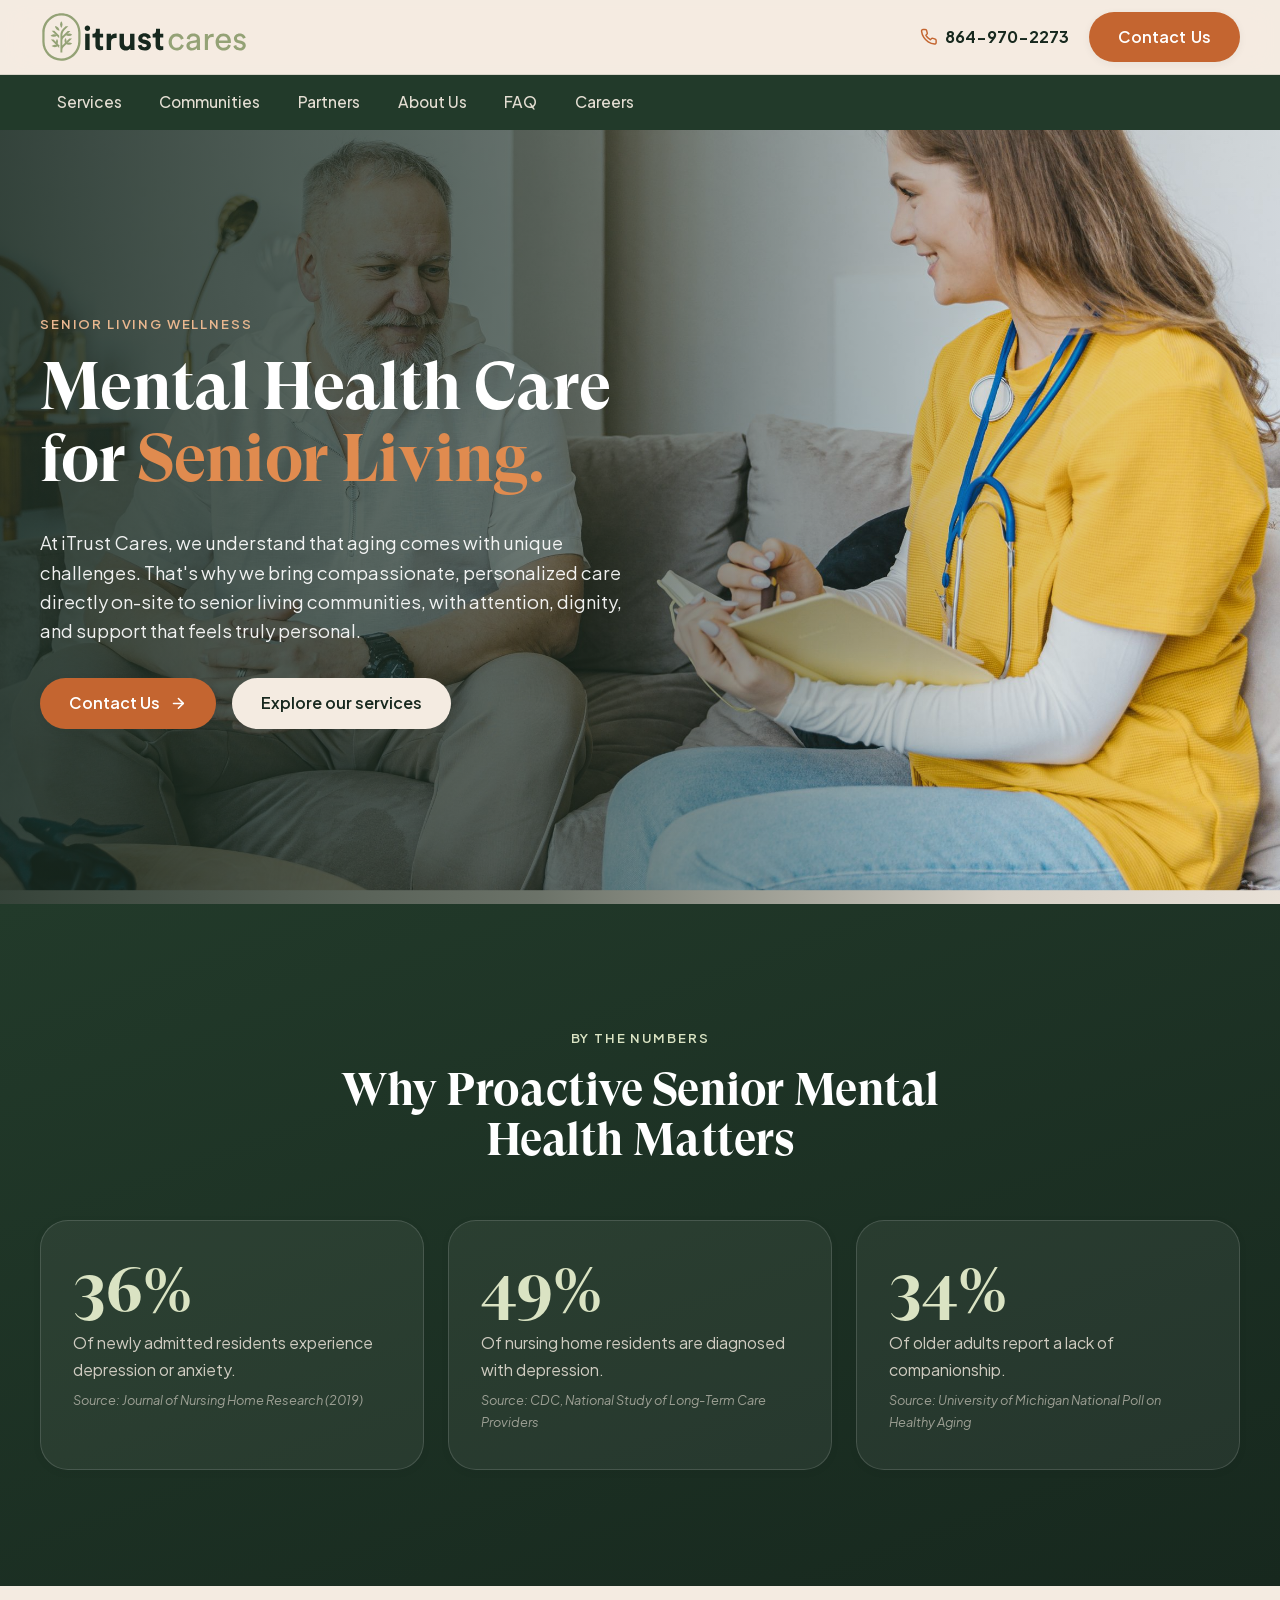
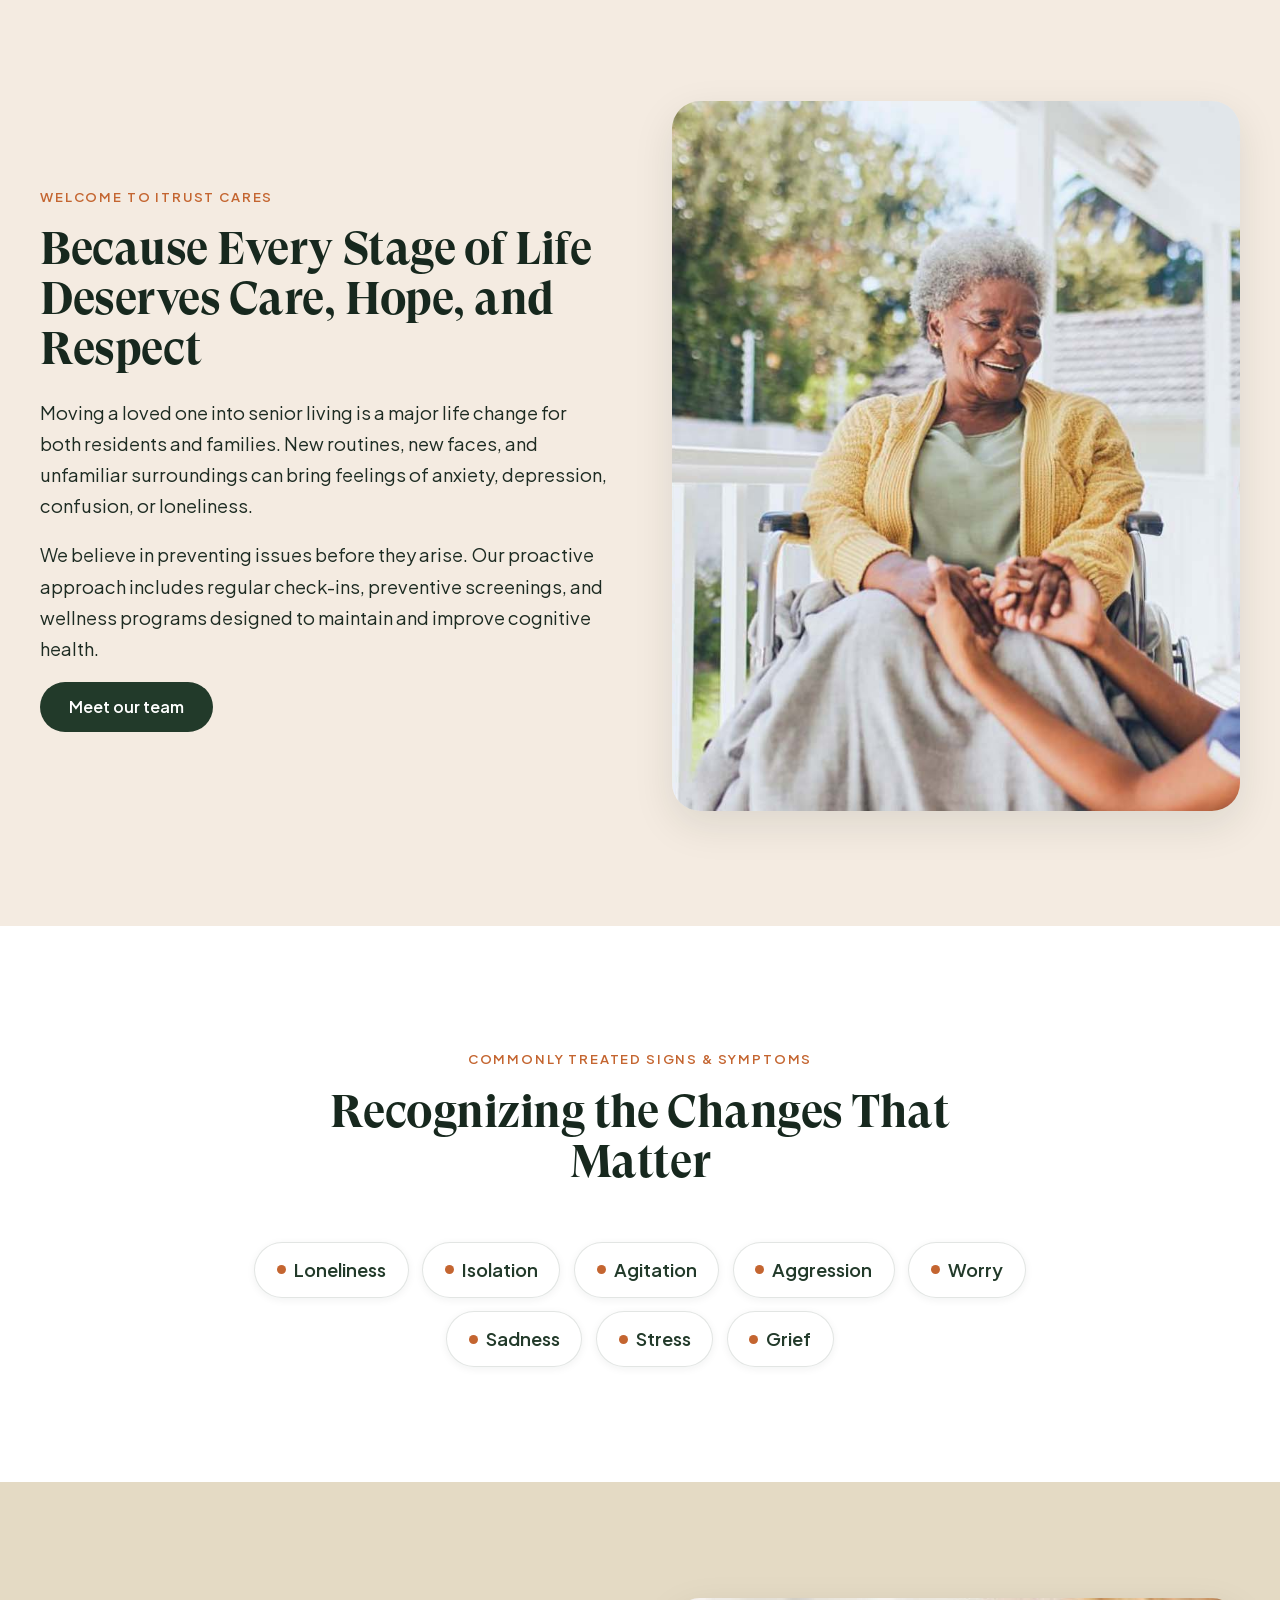
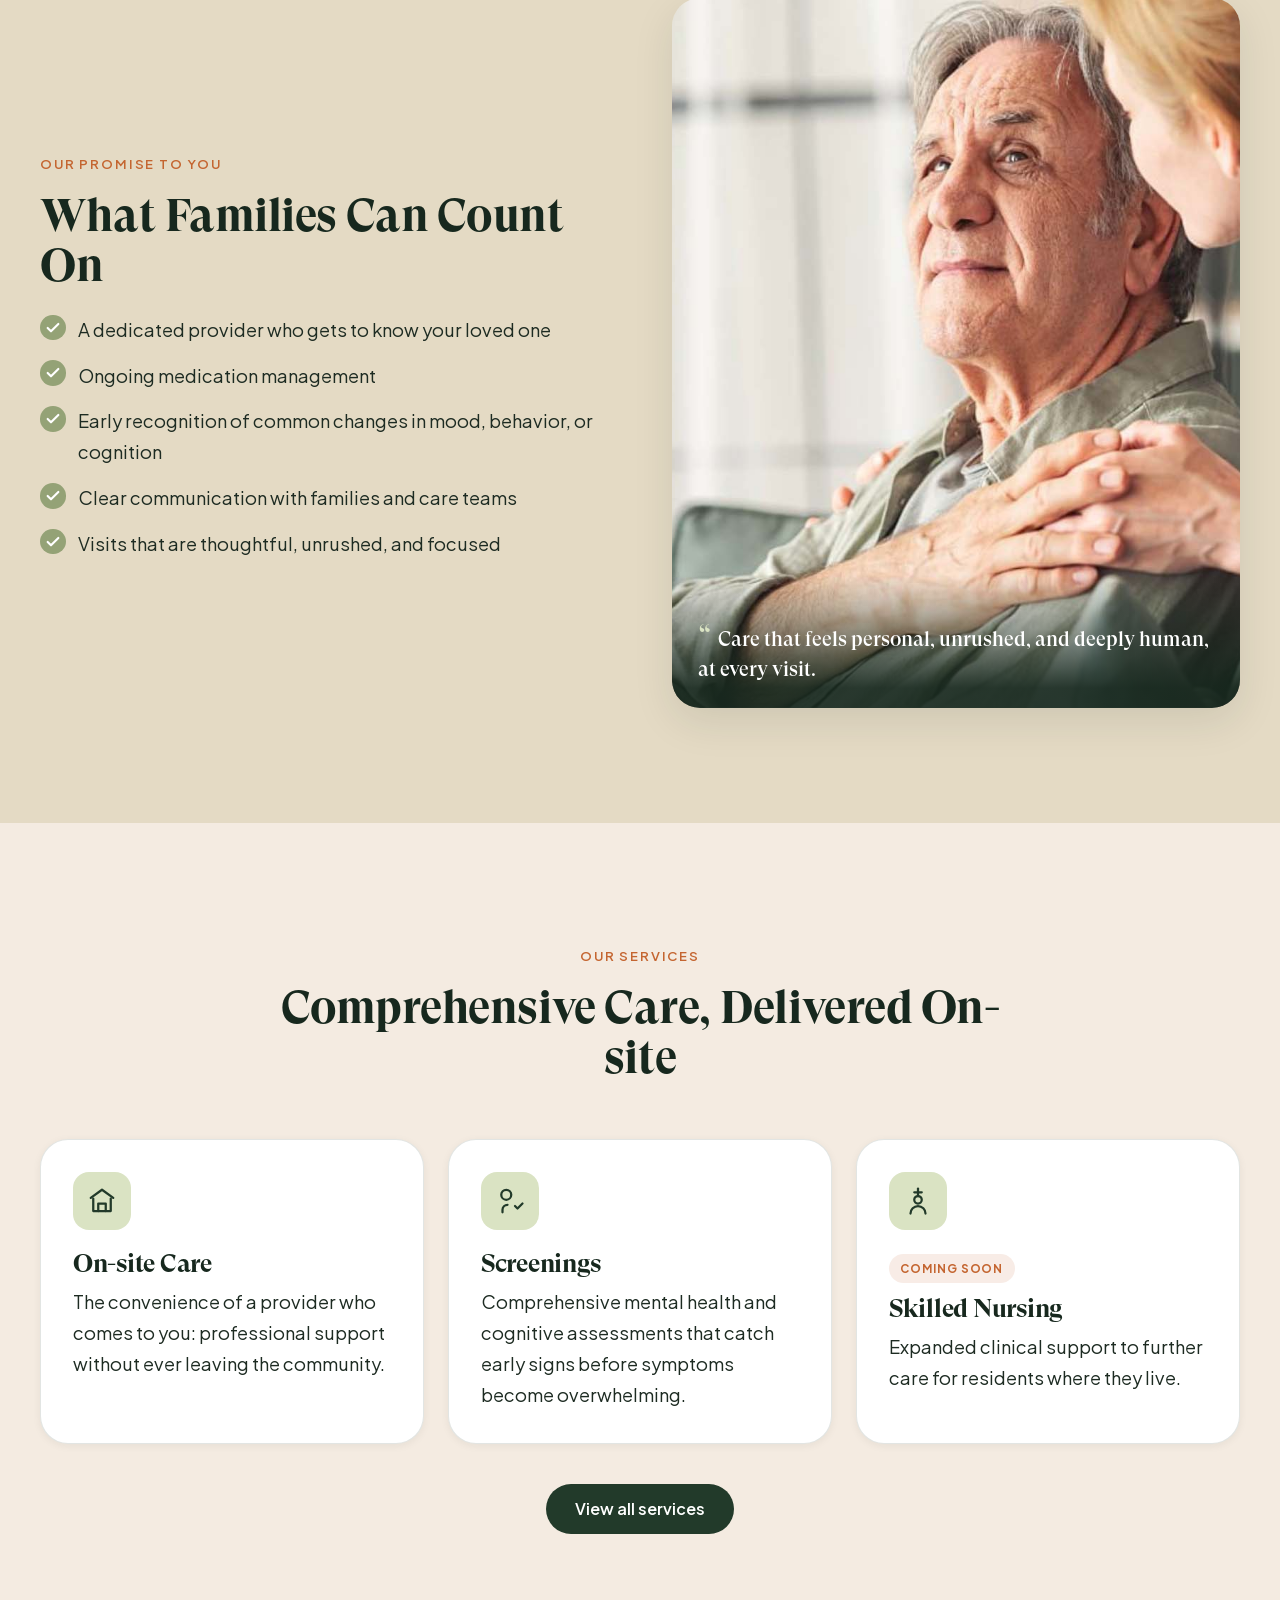
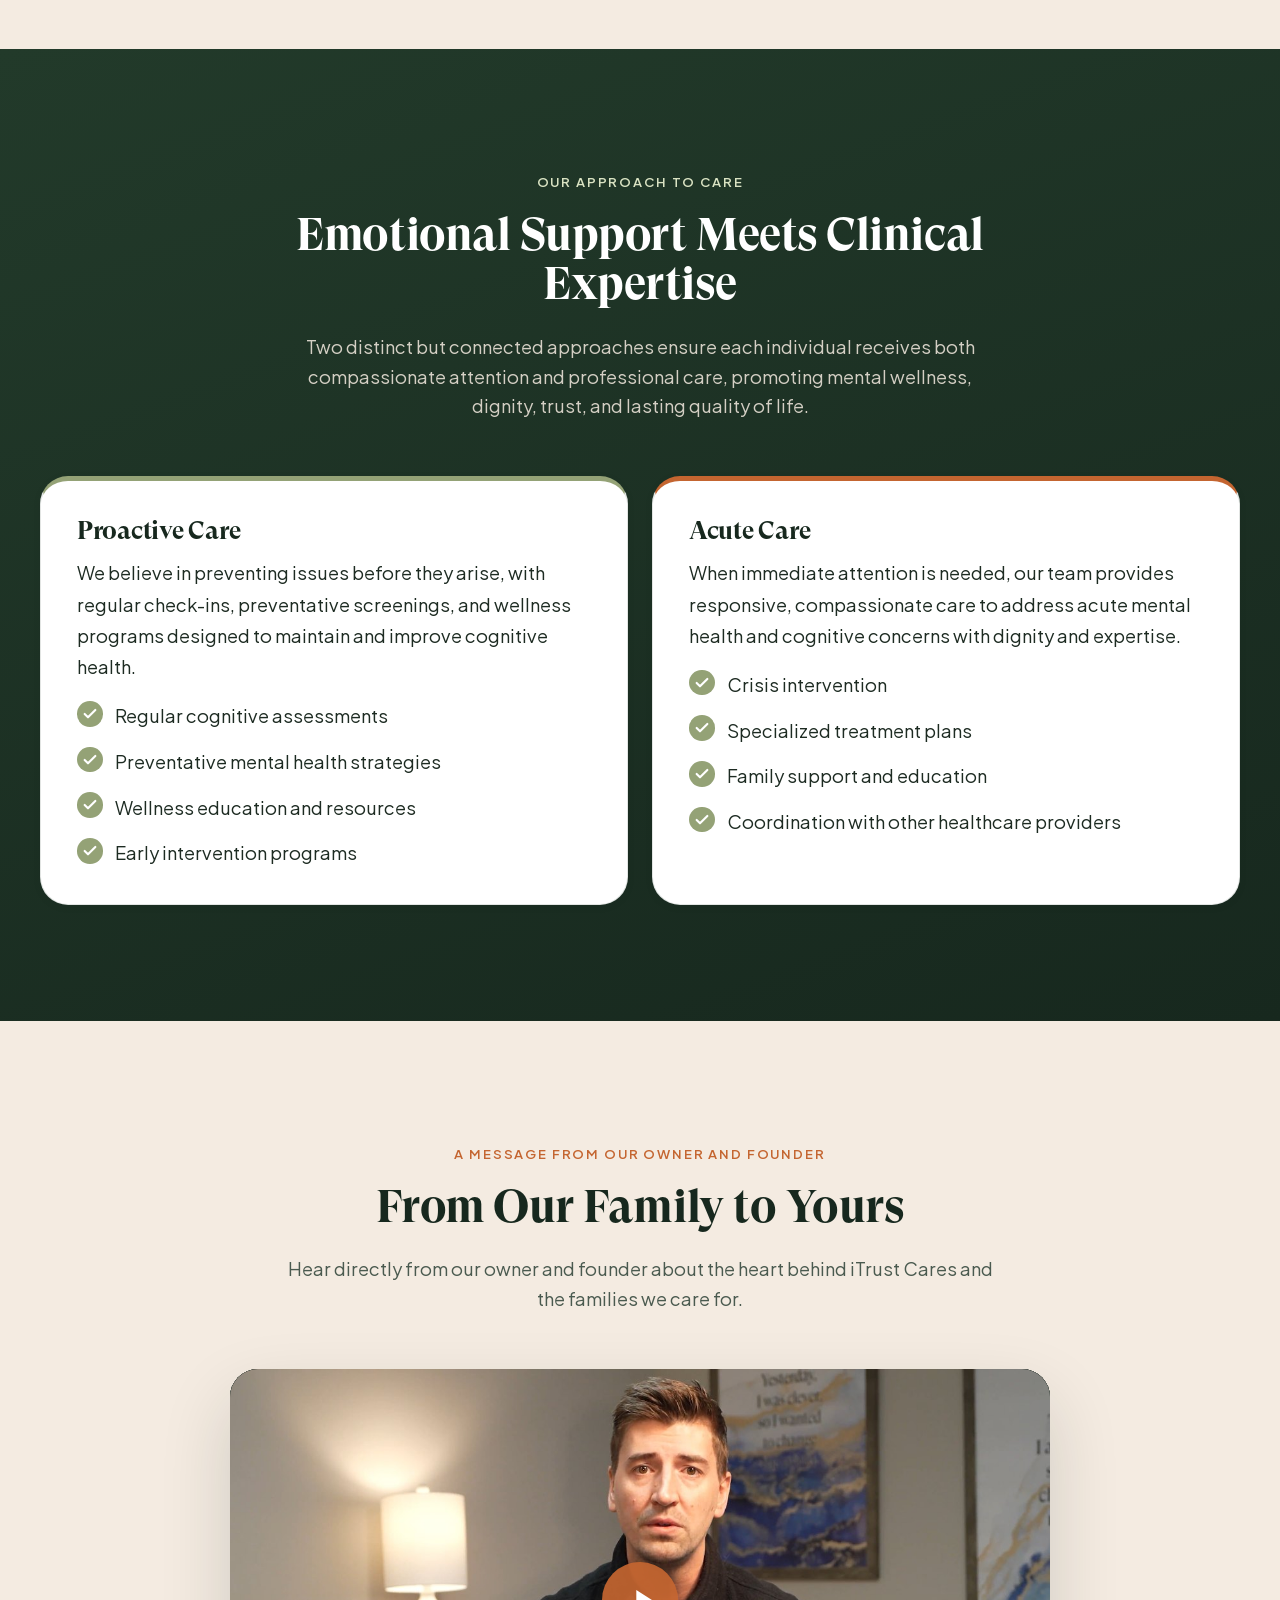
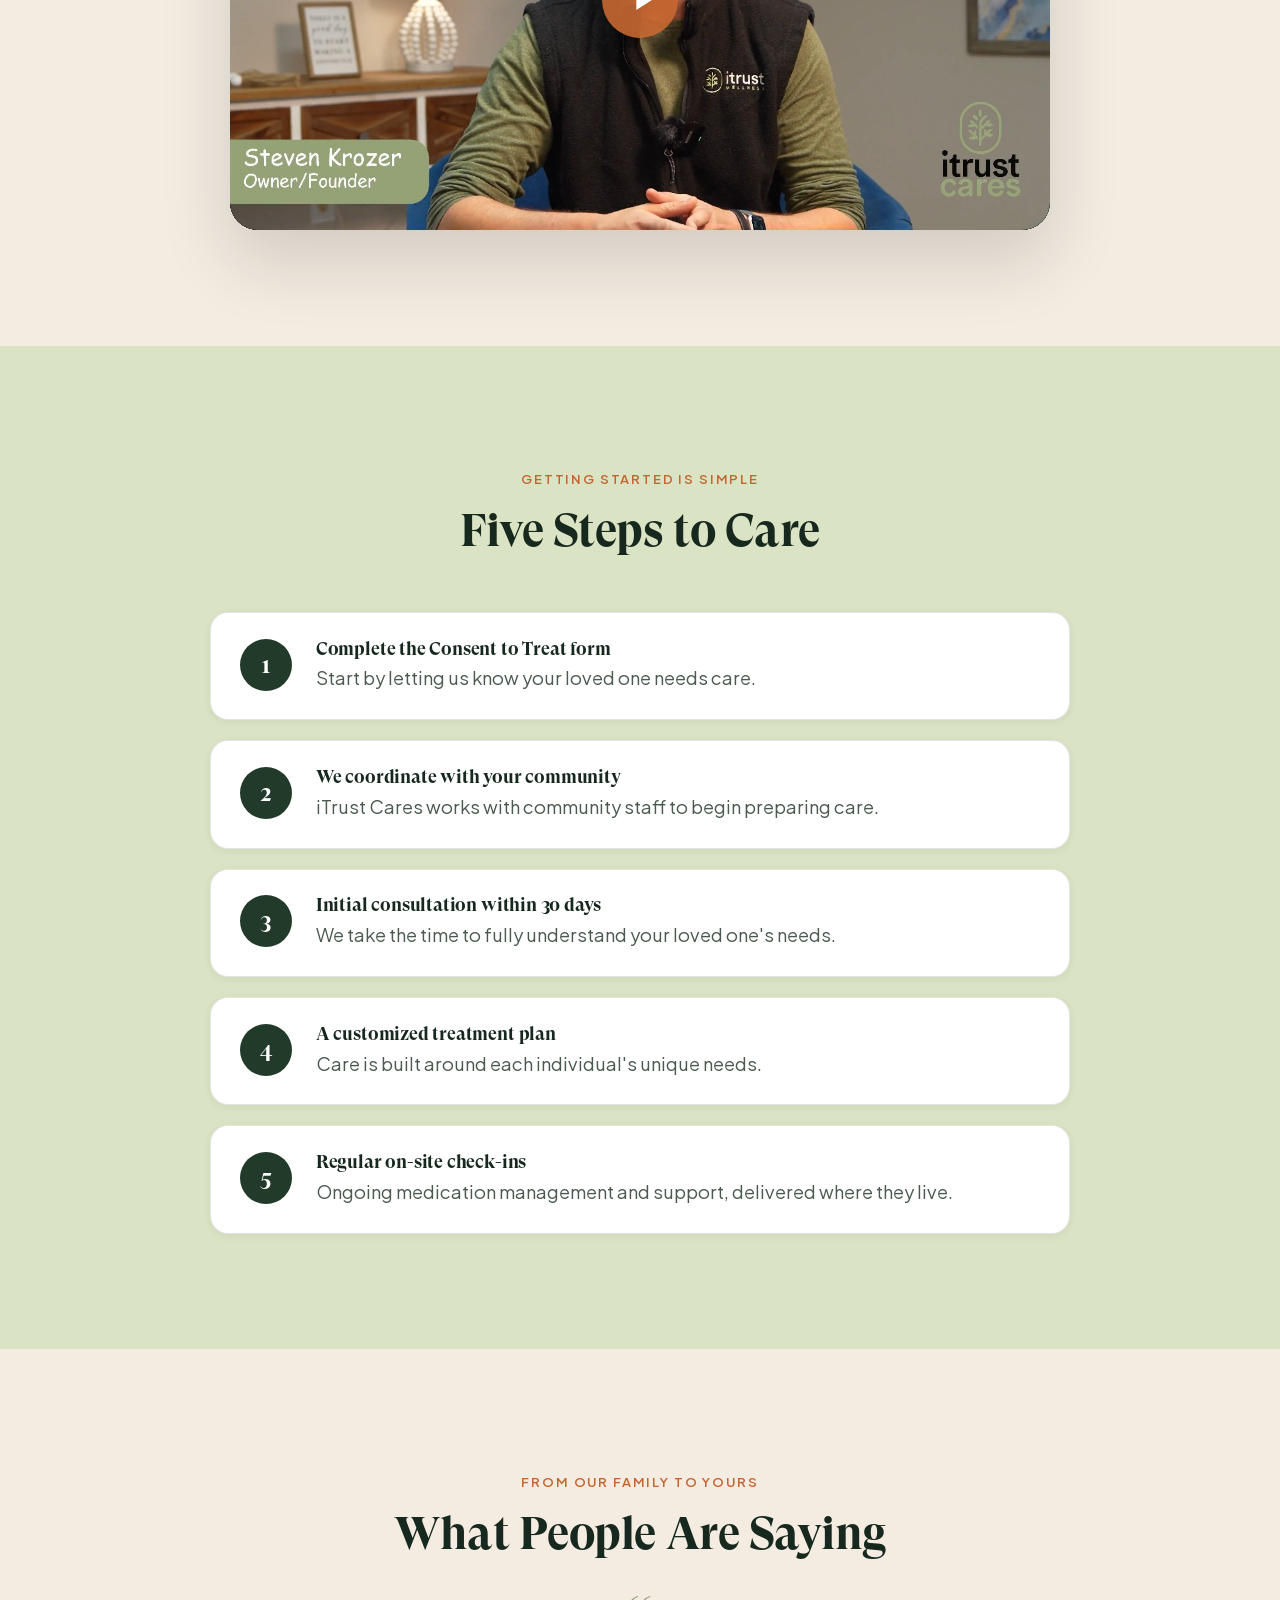
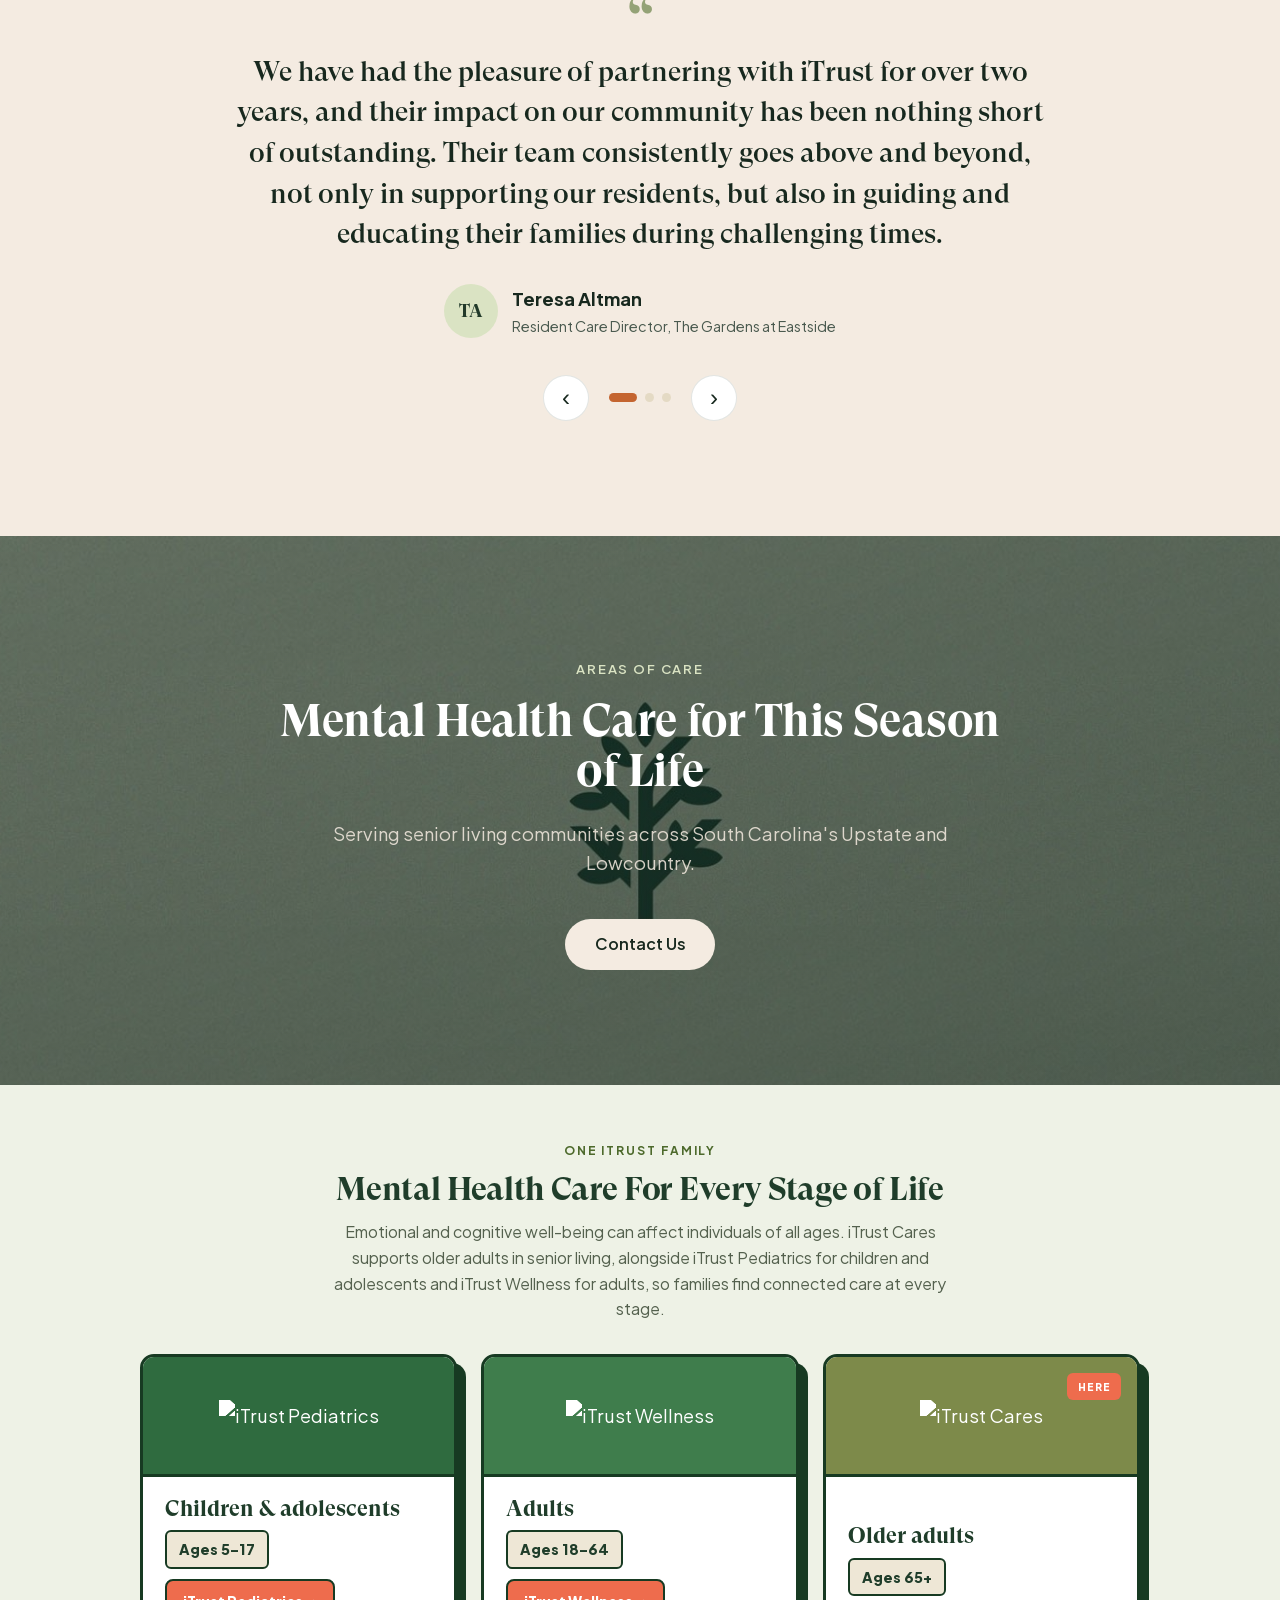
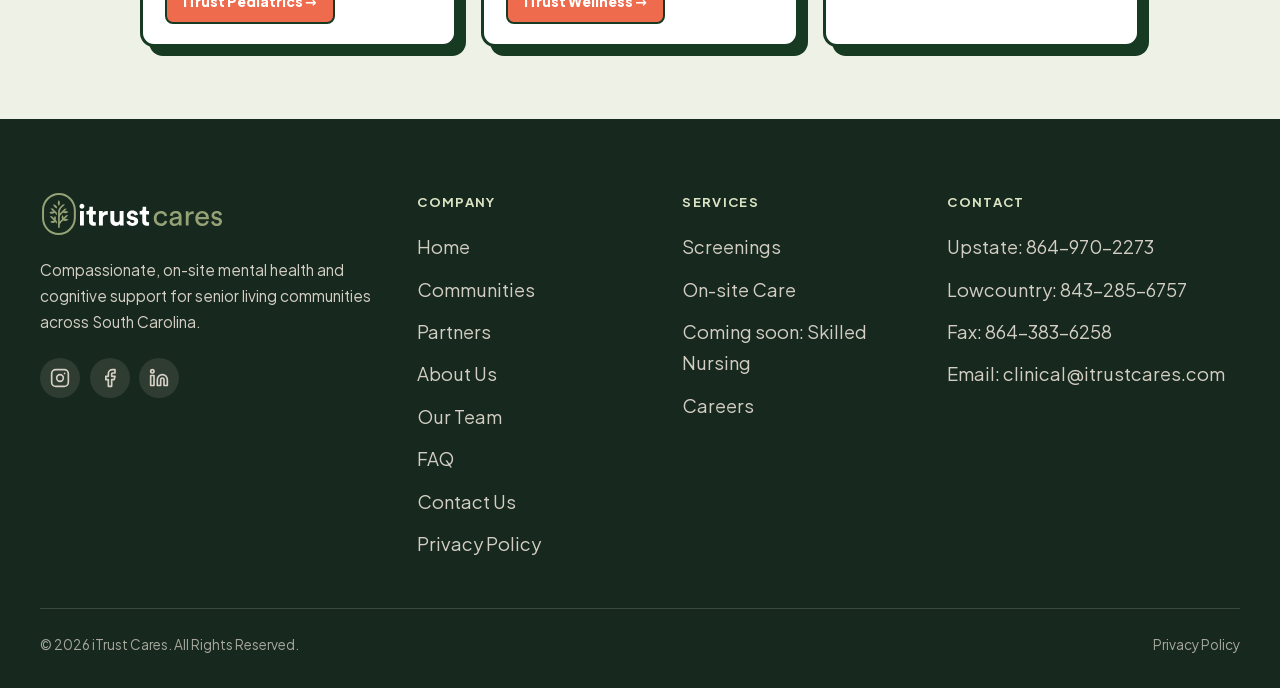
==== index.html @ c53ad167 "Family band: rebuild as solid hard-shadow cubes to match Pediatrics Co-Authored-By: Claude Opus 4.8 " ====
<!doctype html>
<html lang="en">
<head>
<meta charset="utf-8">
<meta name="viewport" content="width=device-width, initial-scale=1">
<script>document.documentElement.classList.add('js')</script>
<title>iTrust Cares | Senior Mental Health & Cognitive Support Services</title>
<meta name="description" content="iTrust Cares brings compassionate, on-site mental health and cognitive support directly to senior living communities across South Carolina's Upstate and Lowcountry.">
<link rel="canonical" href="https://itrustcares.com/">
<meta name="theme-color" content="#17281e">
<meta name="robots" content="index, follow">

<!-- Open Graph -->
<meta property="og:type" content="website">
<meta property="og:site_name" content="iTrust Cares">
<meta property="og:title" content="iTrust Cares | Senior Mental Health & Cognitive Support">
<meta property="og:description" content="Compassionate, on-site mental health and cognitive care for senior living communities across South Carolina.">
<meta property="og:url" content="https://itrustcares.com/">
<meta property="og:image" content="https://itrustcares.com/assets/images/logo-green.png">
<meta property="og:locale" content="en_US">
<!-- Twitter -->
<meta name="twitter:card" content="summary_large_image">
<meta name="twitter:title" content="iTrust Cares | Senior Mental Health & Cognitive Support">
<meta name="twitter:description" content="Compassionate, on-site mental health and cognitive care for senior living communities across South Carolina.">
<meta name="twitter:image" content="https://itrustcares.com/assets/images/logo-green.png">

<!-- Icons & Fonts -->
<link rel="icon" href="assets/images/favicon.svg" type="image/svg+xml">
<link rel="apple-touch-icon" href="assets/images/logo-mark.png">
<link rel="manifest" href="site.webmanifest">
<link rel="stylesheet" href="assets/css/fonts.css">
<link rel="stylesheet" href="assets/css/styles.css?v=24">
<style>
  /* Homepage hero: immersive full-screen background (Mockup B) */
  .hero { min-height: 86vh; display: flex; align-items: center; }
  #hero-bg { filter: brightness(1); }
  .hero__scrim { background: linear-gradient(90deg, rgba(23,40,30,.86) 0%, rgba(23,40,30,.62) 42%, rgba(23,40,30,.15) 78%, rgba(23,40,30,.05) 100%); }
  .hero__content .eyebrow { color: #e9b78f; }
  .hero h1 { color: #fff; }
  .hero h1 span { color: #e08b4f; }
  .hero .lead { color: rgba(255,255,255,.92); }
  @media (max-width: 760px) { .hero__scrim { background: linear-gradient(180deg, rgba(23,40,30,.4) 0%, rgba(23,40,30,.85) 100%); } }
</style>

<!-- Structured data: Organization / Medical business -->
<script type="application/ld+json">
{
  "@context": "https://schema.org",
  "@type": "MedicalBusiness",
  "name": "iTrust Cares",
  "description": "On-site senior mental health and cognitive support services for senior living communities in South Carolina.",
  "url": "https://itrustcares.com/",
  "logo": "https://itrustcares.com/assets/images/logo-green.png",
  "email": "clinical@itrustcares.com",
  "medicalSpecialty": "Psychiatric",
  "areaServed": ["Upstate South Carolina", "Lowcountry South Carolina", "Charleston, SC", "Greenville, SC"],
  "telephone": "+1-864-970-2273",
  "faxNumber": "+1-864-383-6258",
  "contactPoint": [
    { "@type": "ContactPoint", "telephone": "+1-864-970-2273", "contactType": "customer service", "areaServed": "Upstate SC", "availableLanguage": "English" },
    { "@type": "ContactPoint", "telephone": "+1-843-285-6757", "contactType": "customer service", "areaServed": "Lowcountry SC", "availableLanguage": "English" }
  ]
}
</script>
</head>
<body>
<a class="skip-link" href="#main">Skip to content</a>

<!-- ============ HEADER ============ -->
<header class="site-header">
  <div class="nav-top">
    <div class="container nav-top__inner">
      <a class="nav__logo" href="index.html" aria-label="iTrust Cares home"><img src="assets/images/logo-green.svg" alt="iTrust Cares" width="150" height="52"></a>
      <div class="nav-top__actions">
        <a class="nav__phone" href="tel:+18649702273" aria-label="Call our Upstate office">
          <svg viewBox="0 0 24 24" fill="none" stroke="currentColor" stroke-width="2" stroke-linecap="round" stroke-linejoin="round" aria-hidden="true"><path d="M22 16.92v3a2 2 0 0 1-2.18 2 19.79 19.79 0 0 1-8.63-3.07 19.5 19.5 0 0 1-6-6 19.79 19.79 0 0 1-3.07-8.67A2 2 0 0 1 4.11 2h3a2 2 0 0 1 2 1.72c.13.94.36 1.86.7 2.73a2 2 0 0 1-.45 2.11L8.09 9.91a16 16 0 0 0 6 6l1.35-1.27a2 2 0 0 1 2.11-.45c.87.34 1.79.57 2.73.7A2 2 0 0 1 22 16.92Z"/></svg>
          864-970-2273
        </a>
        <a class="btn btn-primary nav__cta" href="contact.html">Contact<span class="nav__cta-extra">Us</span></a>
        <button class="nav__toggle" aria-label="Open menu" aria-expanded="false" aria-controls="nav-menu">
          <svg class="icon-open" viewBox="0 0 24 24" fill="none" stroke="currentColor" stroke-width="2" stroke-linecap="round"><line x1="3" y1="6" x2="21" y2="6"/><line x1="3" y1="12" x2="21" y2="12"/><line x1="3" y1="18" x2="21" y2="18"/></svg>
          <svg class="icon-close" viewBox="0 0 24 24" fill="none" stroke="currentColor" stroke-width="2" stroke-linecap="round"><line x1="6" y1="6" x2="18" y2="18"/><line x1="6" y1="18" x2="18" y2="6"/></svg>
        </button>
      </div>
    </div>
  </div>
  <nav class="nav-bar" id="nav-menu" aria-label="Primary">
    <div class="container">
      <ul class="nav__links">
          <li><a href="services.html">Services</a></li>
          <li><a href="communities.html">Communities</a></li>
          <li><a href="partners.html">Partners</a></li>
          <li><a href="about.html">About Us</a></li>
          <li><a href="faq.html">FAQ</a></li>
          <li><a href="careers.html">Careers</a></li>
      </ul>
    </div>
  </nav>
</header>

<main id="main">

  <!-- ============ HERO ============ -->
  <section class="hero" id="hero">
    <div class="hero__bg" id="hero-bg" data-parallax style="background-image:url('assets/images/photos/home-hero.jpg');background-position:46% 17%;"></div>
    <div class="hero__scrim"></div>
    <div class="container hero__inner">
      <div class="hero__content">
        <span class="eyebrow">Senior Living Wellness</span>
        <h1>Mental Health Care for <span>Senior Living.</span></h1>
        <p class="lead">At iTrust Cares, we understand that aging comes with unique challenges. That's why we bring compassionate, personalized care directly on-site to senior living communities, with attention, dignity, and support that feels truly personal.</p>
        <div class="hero__cta">
          <a class="btn btn-primary" href="contact.html">Contact Us
            <svg viewBox="0 0 24 24" fill="none" stroke="currentColor" stroke-width="2.2" stroke-linecap="round" stroke-linejoin="round"><line x1="5" y1="12" x2="19" y2="12"/><polyline points="12 5 19 12 12 19"/></svg>
          </a>
          <a class="btn btn-light" href="services.html">Explore our services</a>
        </div>
      </div>
    </div>
  </section>

  <!-- ============ BY THE NUMBERS ============ -->
  <section class="section bg-green" aria-labelledby="numbers-h">
    <div class="container">
      <div class="section-head center">
        <span class="eyebrow">By the Numbers</span>
        <h2 id="numbers-h">Why Proactive Senior Mental Health Matters</h2>
      </div>
      <div class="stats a-left" data-anim>
        <div class="stat">
          <div class="stat__num" data-count="36">36%</div>
          <div class="stat__label">Of newly admitted residents experience depression or anxiety.
            <span class="stat__source">Source: Journal of Nursing Home Research (2019)</span>
          </div>
        </div>
        <div class="stat">
          <div class="stat__num" data-count="49">49%</div>
          <div class="stat__label">Of nursing home residents are diagnosed with depression.
            <span class="stat__source">Source: CDC, National Study of Long-Term Care Providers</span>
          </div>
        </div>
        <div class="stat">
          <div class="stat__num" data-count="34">34%</div>
          <div class="stat__label">Of older adults report a lack of companionship.
            <span class="stat__source">Source: University of Michigan National Poll on Healthy Aging</span>
          </div>
        </div>
      </div>
    </div>
  </section>

  <!-- ============ WELCOME ============ -->
  <section class="section bg-cream" aria-labelledby="welcome-h">
    <div class="container split">
      <div class="split__content a-fade" data-anim>
        <span class="eyebrow">Welcome to iTrust Cares</span>
        <h2 id="welcome-h">Because Every Stage of Life Deserves Care, Hope, and Respect</h2>
        <p>Moving a loved one into senior living is a major life change for both residents and families. New routines, new faces, and unfamiliar surroundings can bring feelings of anxiety, depression, confusion, or loneliness.</p>
        <p>We believe in preventing issues before they arise. Our proactive approach includes regular check-ins, preventive screenings, and wellness programs designed to maintain and improve cognitive health.</p>
        <a class="btn btn-dark" href="about.html">Meet our team</a>
      </div>
      <div class="split__media a-right" data-anim>
        <div class="media-photo" style="aspect-ratio:4/5;">
          <img src="assets/images/photos/proactive.jpg" alt="An iTrust Cares caregiver holding hands with a smiling senior resident outdoors" width="1400" height="1000" loading="lazy">
        </div>
      </div>
    </div>
  </section>

  <!-- ============ SYMPTOMS ============ -->
  <section class="section bg-white" aria-labelledby="symptoms-h">
    <div class="container">
      <div class="section-head center">
        <span class="eyebrow">Commonly Treated Signs &amp; Symptoms</span>
        <h2 id="symptoms-h">Recognizing the Changes That Matter</h2>
      </div>
      <div class="pills a-fade" data-anim style="justify-content:center; max-width:820px; margin-inline:auto;">
        <span class="pill">Loneliness</span>
        <span class="pill">Isolation</span>
        <span class="pill">Agitation</span>
        <span class="pill">Aggression</span>
        <span class="pill">Worry</span>
        <span class="pill">Sadness</span>
        <span class="pill">Stress</span>
        <span class="pill">Grief</span>
      </div>
    </div>
  </section>

  <!-- ============ OUR PROMISE ============ -->
  <section class="section bg-sand" aria-labelledby="promise-h">
    <div class="container split reverse">
      <div class="split__media a-fade" data-anim>
        <figure class="media-photo promise-photo" style="aspect-ratio:4/5;">
          <img src="assets/images/photos/acute.jpg" alt="A care provider warmly holding hands with a smiling senior" width="1400" height="1000" loading="lazy">
          <figcaption class="promise-photo__quote"><span aria-hidden="true">&ldquo;</span> Care that feels personal, unrushed, and deeply human, at every visit.</figcaption>
        </figure>
      </div>
      <div class="split__content a-rise" data-anim>
        <span class="eyebrow">Our Promise to You</span>
        <h2 id="promise-h">What Families Can Count On</h2>
        <ul class="checklist">
          <li>A dedicated provider who gets to know your loved one</li>
          <li>Ongoing medication management</li>
          <li>Early recognition of common changes in mood, behavior, or cognition</li>
          <li>Clear communication with families and care teams</li>
          <li>Visits that are thoughtful, unrushed, and focused</li>
        </ul>
      </div>
    </div>
  </section>

  <!-- ============ SERVICES ============ -->
  <section class="section bg-cream" aria-labelledby="services-h">
    <div class="container">
      <div class="section-head center">
        <span class="eyebrow">Our Services</span>
        <h2 id="services-h">Comprehensive Care, Delivered On-site</h2>
      </div>
      <div class="grid grid-3 a-fade" data-anim>
        <article class="card">
          <div class="card__icon">
            <svg viewBox="0 0 24 24" fill="none" stroke="currentColor" stroke-width="1.8" stroke-linecap="round" stroke-linejoin="round"><path d="M3 9.5 12 3l9 6.5"/><path d="M5 10v10h14V10"/><path d="M9 20v-6h6v6"/></svg>
          </div>
          <h3>On-site Care</h3>
          <p>The convenience of a provider who comes to you: professional support without ever leaving the community.</p>
        </article>
        <article class="card">
          <div class="card__icon">
            <svg viewBox="0 0 24 24" fill="none" stroke="currentColor" stroke-width="1.8" stroke-linecap="round" stroke-linejoin="round"><path d="M9 11a4 4 0 1 0 0-8 4 4 0 0 0 0 8Z"/><path d="M6 21v-2a4 4 0 0 1 4-4"/><path d="m16 16 2 2 4-4"/></svg>
          </div>
          <h3>Screenings</h3>
          <p>Comprehensive mental health and cognitive assessments that catch early signs before symptoms become overwhelming.</p>
        </article>
        <article class="card card--soon">
          <div class="card__icon">
            <svg viewBox="0 0 24 24" fill="none" stroke="currentColor" stroke-width="1.8" stroke-linecap="round" stroke-linejoin="round"><path d="M12 2v6"/><path d="M9 5h6"/><path d="M6 22a6 6 0 0 1 12 0"/><path d="M12 14a3 3 0 1 0 0-6 3 3 0 0 0 0 6Z"/></svg>
          </div>
          <span class="badge">Coming soon</span>
          <h3 style="margin-top:0.75rem;">Skilled Nursing</h3>
          <p>Expanded clinical support to further care for residents where they live.</p>
        </article>
      </div>
      <div class="text-center" style="margin-top:2.5rem;">
        <a class="btn btn-dark" href="services.html">View all services</a>
      </div>
    </div>
  </section>

  <!-- ============ APPROACH ============ -->
  <section class="section bg-green opt-green" aria-labelledby="approach-h">
    <div class="container">
      <div class="section-head center">
        <span class="eyebrow">Our Approach to Care</span>
        <h2 id="approach-h">Emotional Support Meets Clinical Expertise</h2>
        <p class="lead">Two distinct but connected approaches ensure each individual receives both compassionate attention and professional care, promoting mental wellness, dignity, trust, and lasting quality of life.</p>
      </div>
      <div class="grid grid-2 a-right" data-anim>
        <article class="approach-card proactive">
          <h3>Proactive Care</h3>
          <p>We believe in preventing issues before they arise, with regular check-ins, preventative screenings, and wellness programs designed to maintain and improve cognitive health.</p>
          <ul class="checklist">
            <li>Regular cognitive assessments</li>
            <li>Preventative mental health strategies</li>
            <li>Wellness education and resources</li>
            <li>Early intervention programs</li>
          </ul>
        </article>
        <article class="approach-card acute">
          <h3>Acute Care</h3>
          <p>When immediate attention is needed, our team provides responsive, compassionate care to address acute mental health and cognitive concerns with dignity and expertise.</p>
          <ul class="checklist">
            <li>Crisis intervention</li>
            <li>Specialized treatment plans</li>
            <li>Family support and education</li>
            <li>Coordination with other healthcare providers</li>
          </ul>
        </article>
      </div>
    </div>
  </section>

  <!-- ============ CEO VIDEO ============ -->
  <section class="section bg-cream" aria-labelledby="video-h">
    <div class="container narrow">
      <div class="section-head center">
        <span class="eyebrow">A Message from Our Owner and Founder</span>
        <h2 id="video-h">From Our Family to Yours</h2>
        <p class="lead">Hear directly from our owner and founder about the heart behind iTrust Cares and the families we care for.</p>
      </div>
      <div class="video-embed a-zoom" data-anim>
        <video id="ceo-video" controls playsinline preload="none" width="1920" height="1080" aria-label="A message from our owner and founder">
          <source src="assets/ceo-message.mp4" type="video/mp4">
          Your browser does not support the video tag. <a href="assets/ceo-message.mp4">Download the video</a>.
        </video>
        <button type="button" class="video-cover" id="ceo-cover" aria-label="Play the message from our owner and founder">
          <img src="assets/ceo-poster.jpg" alt="Steven Krozer, Owner and Founder of iTrust Cares" width="1280" height="720">
          <span class="video-play" aria-hidden="true"><svg viewBox="0 0 24 24" fill="currentColor"><path d="M8 5v14l11-7z"/></svg></span>
        </button>
      </div>
      <script>
        (function () {
          var cover = document.getElementById('ceo-cover'), vid = document.getElementById('ceo-video');
          if (cover && vid) { cover.addEventListener('click', function () { cover.style.display = 'none'; if (vid.play) { vid.play(); } }); }
        })();
      </script>
    </div>
  </section>

  <!-- ============ GETTING STARTED ============ -->
  <section class="section bg-sage" aria-labelledby="start-h">
    <div class="container">
      <div class="section-head center">
        <span class="eyebrow">Getting Started is Simple</span>
        <h2 id="start-h">Five Steps to Care</h2>
      </div>
      <div class="steps a-rise" data-anim style="max-width:860px; margin-inline:auto;">
        <div class="step"><div class="step__num"></div><div><h4>Complete the Consent to Treat form</h4><p>Start by letting us know your loved one needs care.</p></div></div>
        <div class="step"><div class="step__num"></div><div><h4>We coordinate with your community</h4><p>iTrust Cares works with community staff to begin preparing care.</p></div></div>
        <div class="step"><div class="step__num"></div><div><h4>Initial consultation within 30 days</h4><p>We take the time to fully understand your loved one's needs.</p></div></div>
        <div class="step"><div class="step__num"></div><div><h4>A customized treatment plan</h4><p>Care is built around each individual's unique needs.</p></div></div>
        <div class="step"><div class="step__num"></div><div><h4>Regular on-site check-ins</h4><p>Ongoing medication management and support, delivered where they live.</p></div></div>
      </div>
    </div>
  </section>

  <!-- ============ TESTIMONIALS ============ -->
  <section class="section bg-cream" aria-labelledby="testi-h">
    <div class="container">
      <div class="section-head center">
        <span class="eyebrow">From Our Family to Yours</span>
        <h2 id="testi-h">What People Are Saying</h2>
      </div>
      <div class="testi-carousel a-fade" data-anim data-carousel>
        <figure class="tc-slide is-active">
          <div class="tc-mark" aria-hidden="true">&ldquo;</div>
          <blockquote><p>We have had the pleasure of partnering with iTrust for over two years, and their impact on our community has been nothing short of outstanding. Their team consistently goes above and beyond, not only in supporting our residents, but also in guiding and educating their families during challenging times.</p></blockquote>
          <figcaption class="tc-author"><span class="tc-avatar" aria-hidden="true">TA</span><span class="tc-meta"><span class="tc-name">Teresa Altman</span><span class="tc-role">Resident Care Director, The Gardens at Eastside</span></span></figcaption>
        </figure>
        <figure class="tc-slide">
          <div class="tc-mark" aria-hidden="true">&ldquo;</div>
          <blockquote><p>Hannah comes by and asks me about her patients and how they are participating in activities and if I have noticed anything she should know. I appreciate her communication with me immensely, as it takes our whole team to keep an eye out and help each resident live their best life here!</p></blockquote>
          <figcaption class="tc-author"><span class="tc-avatar" aria-hidden="true">CP</span><span class="tc-meta"><span class="tc-name">Carrie Pannell</span><span class="tc-role">Life Enrichment Director, Dominion Senior Living</span></span></figcaption>
        </figure>
        <figure class="tc-slide">
          <div class="tc-mark" aria-hidden="true">&ldquo;</div>
          <blockquote><p>iTrust onboarding for our community was seamless. The staff were very helpful and accommodating. Our practitioner is warm, knowledgeable and kind with our residents, families and associates. We are proud to include iTrust in our team of professionals.</p></blockquote>
          <figcaption class="tc-author"><span class="tc-avatar" aria-hidden="true">LG</span><span class="tc-meta"><span class="tc-name">Laura Gill Spearman</span><span class="tc-role">Executive Director, The Willows of Easley</span></span></figcaption>
        </figure>
        <div class="tc-controls">
          <button class="tc-arrow tc-prev" type="button" aria-label="Previous testimonial">&#8249;</button>
          <div class="tc-dots">
            <button class="tc-dot is-active" type="button" aria-label="Show testimonial 1"></button>
            <button class="tc-dot" type="button" aria-label="Show testimonial 2"></button>
            <button class="tc-dot" type="button" aria-label="Show testimonial 3"></button>
          </div>
          <button class="tc-arrow tc-next" type="button" aria-label="Next testimonial">&#8250;</button>
        </div>
      </div>
    </div>
  </section>

  <!-- ============ CTA ============ -->
  <section class="section bg-green cta-band has-photo" style="--sec-img:url('../images/photos/banner.jpg')">
    <div class="container">
      <span class="eyebrow">Areas of Care</span>
      <h2>Mental Health Care for This Season of Life</h2>
      <p class="lead" style="max-width:640px; margin-inline:auto;">Serving senior living communities across South Carolina's Upstate and Lowcountry.</p>
      <a class="btn btn-light" href="contact.html">Contact Us</a>
    </div>
  </section>

</main>

<!-- ============ FOOTER ============ -->
  <!-- ============ iTRUST FAMILY BAND ============ -->
  <section class="itf-band" aria-label="The iTrust family of practices">
    <style>
    .itf-band{background:#eef2e6;padding:56px 1.25rem 72px;text-align:center;font-family:"Plus Jakarta Sans",system-ui,sans-serif;color:#1f3d2a}
    .itf-wrap{max-width:1030px;margin:0 auto}
    .itf-eyebrow{font-size:12px;font-weight:700;letter-spacing:.16em;text-transform:uppercase;color:#4d6a2c;margin:0 0 .6rem}
    .itf-h{font-family:"GT Super Display","Fraunces",Georgia,serif;font-weight:600;font-size:clamp(1.5rem,2.8vw,2.05rem);color:#1f3d2a;margin:0 0 .7rem;line-height:1.14}
    .itf-lead{max-width:60ch;margin:0 auto 2rem;color:#54614e;font-size:1rem;line-height:1.6}
    .itf-grid{display:grid;grid-template-columns:repeat(3,1fr);gap:24px;max-width:1000px;margin:0 auto}
    .itf-cube{display:flex;flex-direction:column;min-height:272px;background:#fff;border:3px solid #173a22;border-radius:14px;box-shadow:9px 9px 0 #173a22;overflow:hidden;text-decoration:none;text-align:left;transition:transform .18s,box-shadow .18s}
    a.itf-cube:hover{transform:translate(6px,6px);box-shadow:3px 3px 0 #173a22}
    .itf-cap{display:flex;align-items:center;justify-content:center;min-height:120px;padding:22px;border-bottom:3px solid #173a22;position:relative;background:#2f6b3f}
    .itf-cube.well .itf-cap{background:#3f7d4c}
    .itf-cube.cares .itf-cap{background:#7d8a4a}
    .itf-cap img{max-height:52px;max-width:180px;width:auto;height:auto;object-fit:contain;filter:brightness(0) invert(1);display:block}
    .itf-here{position:absolute;top:16px;right:16px;font-size:.64rem;font-weight:800;text-transform:uppercase;letter-spacing:.12em;color:#fff;background:#ee6c4d;padding:5px 11px;border-radius:6px}
    .itf-body{flex:1;display:flex;flex-direction:column;align-items:flex-start;justify-content:center;gap:10px;padding:20px 22px}
    .itf-stage{font-family:"GT Super Display","Fraunces",Georgia,serif;font-weight:700;font-size:1.4rem;color:#1f3d2a;line-height:1.05}
    .itf-age{align-self:flex-start;background:#eee7d6;border:2px solid #173a22;border-radius:6px;font-weight:800;font-size:.9rem;padding:5px 12px;color:#1f3d2a}
    .itf-cta{display:inline-flex;align-items:center;gap:8px;background:#ee6c4d;color:#fff;border:2px solid #173a22;font-weight:800;font-size:.86rem;padding:9px 16px;border-radius:8px}
    @media(max-width:760px){.itf-grid{grid-template-columns:1fr;max-width:380px}.itf-cube{min-height:auto}}
    </style>
    <div class="itf-wrap">
      <p class="itf-eyebrow">One iTrust family</p>
      <h2 class="itf-h">Mental Health Care For Every Stage of Life</h2>
      <p class="itf-lead">Emotional and cognitive well-being can affect individuals of all ages. iTrust Cares supports older adults in senior living, alongside iTrust Pediatrics for children and adolescents and iTrust Wellness for adults, so families find connected care at every stage.</p>
      <div class="itf-grid">
        <a class="itf-cube" href="https://palace1997.github.io/iTrust-Pediatrics/" target="_blank" rel="noopener"><div class="itf-cap"><img src="https://palace1997.github.io/iTrust-Pediatrics/assets/logo/peds-horizontal.png" alt="iTrust Pediatrics"></div><div class="itf-body"><span class="itf-stage">Children &amp; adolescents</span><span class="itf-age">Ages 5&ndash;17</span><span class="itf-cta">iTrust Pediatrics &rarr;</span></div></a>
        <a class="itf-cube well" href="https://palace1997.github.io/itrustwellness/" target="_blank" rel="noopener"><div class="itf-cap"><img src="https://palace1997.github.io/iTrust-Pediatrics/assets/logo/itrust-wellness.svg" alt="iTrust Wellness"></div><div class="itf-body"><span class="itf-stage">Adults</span><span class="itf-age">Ages 18&ndash;64</span><span class="itf-cta">iTrust Wellness &rarr;</span></div></a>
        <div class="itf-cube cares"><div class="itf-cap"><img src="https://palace1997.github.io/iTrust-Pediatrics/assets/logo/itrust-cares.svg" alt="iTrust Cares"><span class="itf-here">Here</span></div><div class="itf-body"><span class="itf-stage">Older adults</span><span class="itf-age">Ages 65+</span></div></div>
      </div>
    </div>
  </section>

<footer class="site-footer">
  <div class="container">
    <div class="footer-grid">
      <div class="footer-about">
        <img class="footer-logo" src="assets/images/logo-white.svg" alt="iTrust Cares" width="160" height="40">
        <p>Compassionate, on-site mental health and cognitive support for senior living communities across South Carolina.</p>
        <div class="footer-social"><a href="https://www.instagram.com/itrustcares/" target="_blank" rel="noopener noreferrer" aria-label="iTrust Cares on Instagram"><svg viewBox="0 0 24 24" fill="none" stroke="currentColor" stroke-width="2" stroke-linecap="round" stroke-linejoin="round" aria-hidden="true"><rect x="2" y="2" width="20" height="20" rx="5"/><circle cx="12" cy="12" r="4"/><line x1="17.5" y1="6.5" x2="17.5" y2="6.5"/></svg></a><a href="https://www.facebook.com/itrustcares" target="_blank" rel="noopener noreferrer" aria-label="iTrust Cares on Facebook"><svg viewBox="0 0 24 24" fill="none" stroke="currentColor" stroke-width="2" stroke-linecap="round" stroke-linejoin="round" aria-hidden="true"><path d="M18 2h-3a5 5 0 0 0-5 5v3H7v4h3v8h4v-8h3l1-4h-4V7a1 1 0 0 1 1-1h3z"/></svg></a><a href="https://www.linkedin.com/company/itrust-cares/" target="_blank" rel="noopener noreferrer" aria-label="iTrust Cares on LinkedIn"><svg viewBox="0 0 24 24" fill="none" stroke="currentColor" stroke-width="2" stroke-linecap="round" stroke-linejoin="round" aria-hidden="true"><path d="M16 8a6 6 0 0 1 6 6v7h-4v-7a2 2 0 0 0-2-2 2 2 0 0 0-2 2v7h-4v-7a6 6 0 0 1 6-6z"/><rect x="2" y="9" width="4" height="12"/><circle cx="4" cy="4" r="2"/></svg></a></div>
      </div>
      <div>
        <h5>Company</h5>
        <ul>
          <li><a href="index.html">Home</a></li>
          <li><a href="communities.html">Communities</a></li>
          <li><a href="partners.html">Partners</a></li>
          <li><a href="about.html">About Us</a></li>
          <li><a href="about.html#team">Our Team</a></li>
          <li><a href="faq.html">FAQ</a></li>
          <li><a href="contact.html">Contact Us</a></li>
          <li><a href="privacy.html">Privacy Policy</a></li>
        </ul>
      </div>
      <div>
        <h5>Services</h5>
        <ul>
          <li><a href="services.html">Screenings</a></li>
          <li><a href="services.html">On-site Care</a></li>
          <li><a href="services.html">Coming soon: Skilled Nursing</a></li>
          <li><a href="careers.html">Careers</a></li>
        </ul>
      </div>
      <div>
        <h5>Contact</h5>
        <ul>
          <li>Upstate: <a href="tel:+18649702273">864-970-2273</a></li>
          <li>Lowcountry: <a href="tel:+18432856757">843-285-6757</a></li>
          <li>Fax: 864-383-6258</li>
          <li>Email: <a href="mailto:clinical@itrustcares.com">clinical@itrustcares.com</a></li>
        </ul>
      </div>
    </div>
    <div class="footer-bottom">
      <span>&copy; <span id="year">2026</span> iTrust Cares. All Rights Reserved.</span>
      <span><a href="privacy.html">Privacy Policy</a></span>
    </div>
  </div>
</footer>

<script src="assets/js/main.js?v=9"></script>
</body>
</html>
---- assets/css/fonts.css ----
/* cyrillic-ext */
@font-face {
  font-family: 'Plus Jakarta Sans';
  font-style: italic;
  font-weight: 400;
  font-display: swap;
  src: url(../fonts/pjs-0.woff2) format('woff2');
  unicode-range: U+0460-052F, U+1C80-1C8A, U+20B4, U+2DE0-2DFF, U+A640-A69F, U+FE2E-FE2F;
}
/* vietnamese */
@font-face {
  font-family: 'Plus Jakarta Sans';
  font-style: italic;
  font-weight: 400;
  font-display: swap;
  src: url(../fonts/pjs-1.woff2) format('woff2');
  unicode-range: U+0102-0103, U+0110-0111, U+0128-0129, U+0168-0169, U+01A0-01A1, U+01AF-01B0, U+0300-0301, U+0303-0304, U+0308-0309, U+0323, U+0329, U+1EA0-1EF9, U+20AB;
}
/* latin-ext */
@font-face {
  font-family: 'Plus Jakarta Sans';
  font-style: italic;
  font-weight: 400;
  font-display: swap;
  src: url(../fonts/pjs-2.woff2) format('woff2');
  unicode-range: U+0100-02BA, U+02BD-02C5, U+02C7-02CC, U+02CE-02D7, U+02DD-02FF, U+0304, U+0308, U+0329, U+1D00-1DBF, U+1E00-1E9F, U+1EF2-1EFF, U+2020, U+20A0-20AB, U+20AD-20C0, U+2113, U+2C60-2C7F, U+A720-A7FF;
}
/* latin */
@font-face {
  font-family: 'Plus Jakarta Sans';
  font-style: italic;
  font-weight: 400;
  font-display: swap;
  src: url(../fonts/pjs-3.woff2) format('woff2');
  unicode-range: U+0000-00FF, U+0131, U+0152-0153, U+02BB-02BC, U+02C6, U+02DA, U+02DC, U+0304, U+0308, U+0329, U+2000-206F, U+20AC, U+2122, U+2191, U+2193, U+2212, U+2215, U+FEFF, U+FFFD;
}
/* cyrillic-ext */
@font-face {
  font-family: 'Plus Jakarta Sans';
  font-style: normal;
  font-weight: 400;
  font-display: swap;
  src: url(../fonts/pjs-4.woff2) format('woff2');
  unicode-range: U+0460-052F, U+1C80-1C8A, U+20B4, U+2DE0-2DFF, U+A640-A69F, U+FE2E-FE2F;
}
/* vietnamese */
@font-face {
  font-family: 'Plus Jakarta Sans';
  font-style: normal;
  font-weight: 400;
  font-display: swap;
  src: url(../fonts/pjs-5.woff2) format('woff2');
  unicode-range: U+0102-0103, U+0110-0111, U+0128-0129, U+0168-0169, U+01A0-01A1, U+01AF-01B0, U+0300-0301, U+0303-0304, U+0308-0309, U+0323, U+0329, U+1EA0-1EF9, U+20AB;
}
/* latin-ext */
@font-face {
  font-family: 'Plus Jakarta Sans';
  font-style: normal;
  font-weight: 400;
  font-display: swap;
  src: url(../fonts/pjs-6.woff2) format('woff2');
  unicode-range: U+0100-02BA, U+02BD-02C5, U+02C7-02CC, U+02CE-02D7, U+02DD-02FF, U+0304, U+0308, U+0329, U+1D00-1DBF, U+1E00-1E9F, U+1EF2-1EFF, U+2020, U+20A0-20AB, U+20AD-20C0, U+2113, U+2C60-2C7F, U+A720-A7FF;
}
/* latin */
@font-face {
  font-family: 'Plus Jakarta Sans';
  font-style: normal;
  font-weight: 400;
  font-display: swap;
  src: url(../fonts/pjs-7.woff2) format('woff2');
  unicode-range: U+0000-00FF, U+0131, U+0152-0153, U+02BB-02BC, U+02C6, U+02DA, U+02DC, U+0304, U+0308, U+0329, U+2000-206F, U+20AC, U+2122, U+2191, U+2193, U+2212, U+2215, U+FEFF, U+FFFD;
}
/* cyrillic-ext */
@font-face {
  font-family: 'Plus Jakarta Sans';
  font-style: normal;
  font-weight: 500;
  font-display: swap;
  src: url(../fonts/pjs-4.woff2) format('woff2');
  unicode-range: U+0460-052F, U+1C80-1C8A, U+20B4, U+2DE0-2DFF, U+A640-A69F, U+FE2E-FE2F;
}
/* vietnamese */
@font-face {
  font-family: 'Plus Jakarta Sans';
  font-style: normal;
  font-weight: 500;
  font-display: swap;
  src: url(../fonts/pjs-5.woff2) format('woff2');
  unicode-range: U+0102-0103, U+0110-0111, U+0128-0129, U+0168-0169, U+01A0-01A1, U+01AF-01B0, U+0300-0301, U+0303-0304, U+0308-0309, U+0323, U+0329, U+1EA0-1EF9, U+20AB;
}
/* latin-ext */
@font-face {
  font-family: 'Plus Jakarta Sans';
  font-style: normal;
  font-weight: 500;
  font-display: swap;
  src: url(../fonts/pjs-6.woff2) format('woff2');
  unicode-range: U+0100-02BA, U+02BD-02C5, U+02C7-02CC, U+02CE-02D7, U+02DD-02FF, U+0304, U+0308, U+0329, U+1D00-1DBF, U+1E00-1E9F, U+1EF2-1EFF, U+2020, U+20A0-20AB, U+20AD-20C0, U+2113, U+2C60-2C7F, U+A720-A7FF;
}
/* latin */
@font-face {
  font-family: 'Plus Jakarta Sans';
  font-style: normal;
  font-weight: 500;
  font-display: swap;
  src: url(../fonts/pjs-7.woff2) format('woff2');
  unicode-range: U+0000-00FF, U+0131, U+0152-0153, U+02BB-02BC, U+02C6, U+02DA, U+02DC, U+0304, U+0308, U+0329, U+2000-206F, U+20AC, U+2122, U+2191, U+2193, U+2212, U+2215, U+FEFF, U+FFFD;
}
/* cyrillic-ext */
@font-face {
  font-family: 'Plus Jakarta Sans';
  font-style: normal;
  font-weight: 600;
  font-display: swap;
  src: url(../fonts/pjs-4.woff2) format('woff2');
  unicode-range: U+0460-052F, U+1C80-1C8A, U+20B4, U+2DE0-2DFF, U+A640-A69F, U+FE2E-FE2F;
}
/* vietnamese */
@font-face {
  font-family: 'Plus Jakarta Sans';
  font-style: normal;
  font-weight: 600;
  font-display: swap;
  src: url(../fonts/pjs-5.woff2) format('woff2');
  unicode-range: U+0102-0103, U+0110-0111, U+0128-0129, U+0168-0169, U+01A0-01A1, U+01AF-01B0, U+0300-0301, U+0303-0304, U+0308-0309, U+0323, U+0329, U+1EA0-1EF9, U+20AB;
}
/* latin-ext */
@font-face {
  font-family: 'Plus Jakarta Sans';
  font-style: normal;
  font-weight: 600;
  font-display: swap;
  src: url(../fonts/pjs-6.woff2) format('woff2');
  unicode-range: U+0100-02BA, U+02BD-02C5, U+02C7-02CC, U+02CE-02D7, U+02DD-02FF, U+0304, U+0308, U+0329, U+1D00-1DBF, U+1E00-1E9F, U+1EF2-1EFF, U+2020, U+20A0-20AB, U+20AD-20C0, U+2113, U+2C60-2C7F, U+A720-A7FF;
}
/* latin */
@font-face {
  font-family: 'Plus Jakarta Sans';
  font-style: normal;
  font-weight: 600;
  font-display: swap;
  src: url(../fonts/pjs-7.woff2) format('woff2');
  unicode-range: U+0000-00FF, U+0131, U+0152-0153, U+02BB-02BC, U+02C6, U+02DA, U+02DC, U+0304, U+0308, U+0329, U+2000-206F, U+20AC, U+2122, U+2191, U+2193, U+2212, U+2215, U+FEFF, U+FFFD;
}
/* cyrillic-ext */
@font-face {
  font-family: 'Plus Jakarta Sans';
  font-style: normal;
  font-weight: 700;
  font-display: swap;
  src: url(../fonts/pjs-4.woff2) format('woff2');
  unicode-range: U+0460-052F, U+1C80-1C8A, U+20B4, U+2DE0-2DFF, U+A640-A69F, U+FE2E-FE2F;
}
/* vietnamese */
@font-face {
  font-family: 'Plus Jakarta Sans';
  font-style: normal;
  font-weight: 700;
  font-display: swap;
  src: url(../fonts/pjs-5.woff2) format('woff2');
  unicode-range: U+0102-0103, U+0110-0111, U+0128-0129, U+0168-0169, U+01A0-01A1, U+01AF-01B0, U+0300-0301, U+0303-0304, U+0308-0309, U+0323, U+0329, U+1EA0-1EF9, U+20AB;
}
/* latin-ext */
@font-face {
  font-family: 'Plus Jakarta Sans';
  font-style: normal;
  font-weight: 700;
  font-display: swap;
  src: url(../fonts/pjs-6.woff2) format('woff2');
  unicode-range: U+0100-02BA, U+02BD-02C5, U+02C7-02CC, U+02CE-02D7, U+02DD-02FF, U+0304, U+0308, U+0329, U+1D00-1DBF, U+1E00-1E9F, U+1EF2-1EFF, U+2020, U+20A0-20AB, U+20AD-20C0, U+2113, U+2C60-2C7F, U+A720-A7FF;
}
/* latin */
@font-face {
  font-family: 'Plus Jakarta Sans';
  font-style: normal;
  font-weight: 700;
  font-display: swap;
  src: url(../fonts/pjs-7.woff2) format('woff2');
  unicode-range: U+0000-00FF, U+0131, U+0152-0153, U+02BB-02BC, U+02C6, U+02DA, U+02DC, U+0304, U+0308, U+0329, U+2000-206F, U+20AC, U+2122, U+2191, U+2193, U+2212, U+2215, U+FEFF, U+FFFD;
}
/* cyrillic-ext */
@font-face {
  font-family: 'Plus Jakarta Sans';
  font-style: normal;
  font-weight: 800;
  font-display: swap;
  src: url(../fonts/pjs-4.woff2) format('woff2');
  unicode-range: U+0460-052F, U+1C80-1C8A, U+20B4, U+2DE0-2DFF, U+A640-A69F, U+FE2E-FE2F;
}
/* vietnamese */
@font-face {
  font-family: 'Plus Jakarta Sans';
  font-style: normal;
  font-weight: 800;
  font-display: swap;
  src: url(../fonts/pjs-5.woff2) format('woff2');
  unicode-range: U+0102-0103, U+0110-0111, U+0128-0129, U+0168-0169, U+01A0-01A1, U+01AF-01B0, U+0300-0301, U+0303-0304, U+0308-0309, U+0323, U+0329, U+1EA0-1EF9, U+20AB;
}
/* latin-ext */
@font-face {
  font-family: 'Plus Jakarta Sans';
  font-style: normal;
  font-weight: 800;
  font-display: swap;
  src: url(../fonts/pjs-6.woff2) format('woff2');
  unicode-range: U+0100-02BA, U+02BD-02C5, U+02C7-02CC, U+02CE-02D7, U+02DD-02FF, U+0304, U+0308, U+0329, U+1D00-1DBF, U+1E00-1E9F, U+1EF2-1EFF, U+2020, U+20A0-20AB, U+20AD-20C0, U+2113, U+2C60-2C7F, U+A720-A7FF;
}
/* latin */
@font-face {
  font-family: 'Plus Jakarta Sans';
  font-style: normal;
  font-weight: 800;
  font-display: swap;
  src: url(../fonts/pjs-7.woff2) format('woff2');
  unicode-range: U+0000-00FF, U+0131, U+0152-0153, U+02BB-02BC, U+02C6, U+02DA, U+02DC, U+0304, U+0308, U+0329, U+2000-206F, U+20AC, U+2122, U+2191, U+2193, U+2212, U+2215, U+FEFF, U+FFFD;
}
---- assets/css/styles.css ----
/* ==========================================================================
   iTrust Cares — Design System
   Senior Mental Health & Cognitive Support Services
   Palette: forest/sage greens + terracotta accent + warm creams
   Type: GT Super Display (headings) · Plus Jakarta Sans (body)
   ========================================================================== */

/* ---------- Fonts ---------- */
@font-face {
  font-family: "GT Super Display";
  src: url("../fonts/GT-Super-Display-Bold.woff2") format("woff2"),
       url("../fonts/GT-Super-Display-Bold.woff") format("woff");
  font-weight: 700;
  font-style: normal;
  font-display: swap;
}
@font-face {
  font-family: "GT Super Display";
  src: url("../fonts/GT-Super-Display-Medium.woff2") format("woff2"),
       url("../fonts/GT-Super-Display-Medium.woff") format("woff");
  font-weight: 500;
  font-style: normal;
  font-display: swap;
}

/* ---------- Design tokens ---------- */
:root {
  /* Brand */
  --green-900: #17281e;   /* darkest — headings, text on light */
  --green-700: #223a2a;   /* primary deep green */
  --green-500: #94a276;   /* sage */
  --green-200: #dae3c3;   /* light sage */
  --terracotta: #c46530;  /* accent / CTA */
  --terracotta-dark: #a9531f;
  --sand: #e4dac4;        /* beige */
  --cream: #f4ebe1;       /* warm cream background */
  --white: #ffffff;

  /* Semantic */
  --bg: var(--cream);
  --bg-alt: var(--white);
  --ink: #1d2b22;
  --ink-soft: #4a5a4f;
  --line: rgba(23, 40, 30, 0.12);

  /* Type */
  --font-display: "GT Super Display", Georgia, "Times New Roman", serif;
  --font-body: "Plus Jakarta Sans", system-ui, -apple-system, "Segoe UI", Roboto, sans-serif;
  --h-scale: 1;   /* global size multiplier for big display headings (h1/h2) */

  /* Rhythm */
  --container: 1200px;
  --container-narrow: 820px;
  --radius: 18px;
  --radius-lg: 28px;
  --radius-pill: 999px;
  --shadow-sm: 0 2px 8px rgba(23, 40, 30, 0.06);
  --shadow-md: 0 14px 40px rgba(23, 40, 30, 0.10);
  --shadow-lg: 0 30px 70px rgba(23, 40, 30, 0.16);
  --section-y: clamp(4rem, 9vw, 8rem);
}

/* ---------- Reset ---------- */
*, *::before, *::after { box-sizing: border-box; }
html { scroll-behavior: smooth; -webkit-text-size-adjust: 100%; }
@media (prefers-reduced-motion: reduce) {
  html { scroll-behavior: auto; }
  *, *::before, *::after { animation-duration: 0.001ms !important; transition-duration: 0.001ms !important; }
}
body {
  margin: 0;
  font-family: var(--font-body);
  font-size: clamp(1.02rem, 0.4vw + 0.95rem, 1.15rem);
  line-height: 1.7;
  color: var(--ink);
  background: var(--bg);
  -webkit-font-smoothing: antialiased;
  text-rendering: optimizeLegibility;
}
img, svg { max-width: 100%; display: block; }
a { color: var(--green-700); text-decoration-thickness: 1px; text-underline-offset: 3px; }
ul { margin: 0; padding: 0; }

/* ---------- Typography ---------- */
h1, h2, h3, h4 {
  font-family: var(--font-display);
  font-weight: 700;
  color: var(--green-900);
  line-height: 1.08;
  letter-spacing: -0.01em;
  margin: 0 0 0.5em;
}
h1 { font-size: calc(clamp(2.6rem, 5.2vw, 4.4rem) * var(--h-scale, 1) * var(--title-scale, 1)); }
h2 { font-size: calc(clamp(2rem, 3.6vw, 3rem) * var(--h-scale, 1)); }
h3 { font-size: clamp(1.4rem, 2vw, 1.85rem); }
h4 { font-size: clamp(1.15rem, 1.4vw, 1.35rem); }
p { margin: 0 0 1.1rem; }
.lead { font-size: clamp(1.15rem, 1.4vw, 1.4rem); line-height: 1.6; color: var(--ink-soft); }

/* ---------- Layout ---------- */
.container { width: min(100% - 2.5rem, var(--container)); margin-inline: auto; }
.container.narrow { max-width: var(--container-narrow); }
.section { padding-block: var(--section-y); }
.section.tight { padding-block: clamp(2.5rem, 5vw, 4rem); }
.bg-white { background: var(--bg-alt); }
.bg-cream { background: var(--cream); }
.bg-sand { background: var(--sand); }
.bg-sage { background: var(--green-200); }
.bg-green {
  background: linear-gradient(160deg, var(--green-700) 0%, var(--green-900) 100%);
  color: var(--cream);
}
.bg-green h1, .bg-green h2, .bg-green h3, .bg-green h4 { color: var(--white); }
.bg-green .lead, .bg-green p { color: rgba(244, 235, 225, 0.85); }

.eyebrow {
  display: inline-flex; align-items: center; gap: 0.55rem;
  font-family: var(--font-body);
  font-weight: 600; font-size: 0.82rem;
  letter-spacing: 0.14em; text-transform: uppercase;
  color: var(--terracotta);
  margin-bottom: 1rem;
}
.bg-green .eyebrow { color: var(--green-200); }

.section-head { max-width: 720px; margin-bottom: clamp(2.5rem, 5vw, 3.5rem); }
.section-head.center { margin-inline: auto; text-align: center; }
.section-head.center .eyebrow { justify-content: center; }

/* ---------- Buttons ---------- */
.btn {
  display: inline-flex; align-items: center; justify-content: center; gap: 0.6rem;
  font-family: var(--font-body); font-weight: 600; font-size: 1rem;
  padding: 0.95rem 1.7rem;
  border-radius: var(--radius-pill);
  border: 2px solid transparent;
  cursor: pointer; text-decoration: none;
  transition: transform 0.2s ease, box-shadow 0.2s ease, background 0.2s ease, color 0.2s ease, border-color 0.2s ease;
  line-height: 1;
}
.btn svg { width: 1.05em; height: 1.05em; }
.btn-primary { background: var(--terracotta); color: var(--white); box-shadow: var(--shadow-sm); }
.btn-primary:hover { background: var(--terracotta-dark); transform: translateY(-2px); box-shadow: var(--shadow-md); }
.btn-dark { background: var(--green-700); color: var(--white); }
.btn-dark:hover { background: var(--green-900); transform: translateY(-2px); box-shadow: var(--shadow-md); }
.btn-outline { background: transparent; color: var(--green-900); border-color: var(--green-900); }
.btn-outline:hover { background: var(--green-900); color: var(--white); }
.bg-green .btn-outline { color: var(--white); border-color: rgba(255,255,255,0.5); }
.bg-green .btn-outline:hover { background: var(--white); color: var(--green-900); border-color: var(--white); }
.btn-light { background: var(--cream); color: var(--green-900); }
.btn-light:hover { background: var(--white); transform: translateY(-2px); box-shadow: var(--shadow-md); }

/* ---------- Header / Nav (two-tier) ---------- */
.site-header { position: sticky; top: 0; z-index: 100; }

/* Top row: logo · phone · Contact CTA */
.nav-top {
  background: rgba(244, 235, 225, 0.9);
  backdrop-filter: saturate(140%) blur(14px);
  -webkit-backdrop-filter: saturate(140%) blur(14px);
  border-bottom: 1px solid var(--line);
}
.nav-top__inner {
  display: flex; align-items: center; justify-content: space-between;
  gap: 1.5rem; min-height: 74px;
}
.nav__logo { display: inline-flex; align-items: center; }
.nav__logo img { height: 52px; width: auto; }
.nav-top__actions { display: flex; align-items: center; gap: 1.25rem; }
.nav__phone {
  display: inline-flex; align-items: center; gap: 0.5rem;
  font-weight: 700; font-size: 1rem; color: var(--green-900); text-decoration: none;
  white-space: nowrap; transition: color 0.18s ease;
}
.nav__phone svg { width: 1.1em; height: 1.1em; color: var(--terracotta); }
.nav__phone:hover { color: var(--terracotta); }

/* Green nav bar */
.nav-bar { background: var(--green-700); }
.nav-bar .nav__links {
  display: flex; align-items: center; gap: 0.25rem; list-style: none;
}
.nav-bar .nav__links a {
  display: inline-block; padding: 0.9rem 1.05rem; border-radius: 10px;
  font-weight: 500; font-size: 0.98rem; color: rgba(244, 235, 225, 0.92);
  text-decoration: none; transition: background 0.18s ease, color 0.18s ease;
}
.nav-bar .nav__links a:hover, .nav-bar .nav__links a[aria-current="page"] {
  background: rgba(255, 255, 255, 0.13); color: #fff;
}

/* Mobile menu toggle */
.nav__toggle {
  display: none; background: none; border: 0; cursor: pointer; padding: 0.4rem;
  width: 44px; height: 44px; border-radius: 12px; color: var(--green-900);
}
.nav__toggle svg { width: 26px; height: 26px; }
.nav__toggle .icon-close { display: none; }
.nav__toggle[aria-expanded="true"] .icon-open { display: none; }
.nav__toggle[aria-expanded="true"] .icon-close { display: block; }

.nav__cta { white-space: nowrap; gap: 0.28em; }
@media (max-width: 1000px) {
  .nav__toggle { display: inline-flex; align-items: center; justify-content: center; }
  .nav__phone { display: none; }
  .nav-bar { display: none; border-bottom: 1px solid var(--line); box-shadow: var(--shadow-md); }
  .nav-bar.open { display: block; }
  .nav-bar .nav__links { flex-direction: column; align-items: stretch; gap: 0.15rem; padding: 0.75rem 0 1.25rem; }
  .nav-bar .nav__links a { padding: 0.9rem 0.5rem; font-size: 1.1rem; }
  /* Mobile header layout: hamburger first, then smaller logo, Contact pushed right */
  .nav-top__actions { display: contents; }
  .nav-top__inner { gap: 0.6rem; }
  .nav__toggle { order: 1; }
  .nav__logo { order: 2; }
  .nav__logo img { height: 42px; }
  .nav__cta { order: 3; margin-left: auto; padding: 0.6rem 1.15rem; font-size: 0.9rem; }
}
@media (max-width: 420px) {
  .nav-top__inner { gap: 0.4rem; }
  .nav__logo img { height: 38px; }
}

/* ---------- Hero (background photo) ---------- */
.hero { position: relative; overflow: hidden; isolation: isolate; }
.hero__bg {
  position: absolute; inset: 0; z-index: 0;
  background-image: url("../images/photos/hero-header.jpg");
  background-size: cover; background-position: center;
  filter: brightness(0.7);
}
.hero__scrim {
  position: absolute; inset: 0; z-index: 1;
  background: linear-gradient(90deg, rgba(244,235,225,0.97) 0%, rgba(244,235,225,0.9) 34%, rgba(244,235,225,0.45) 66%, rgba(244,235,225,0.1) 100%);
}
.hero__inner {
  position: relative; z-index: 2;
  padding-block: clamp(4rem, 9vw, 8rem);
}
.hero__content { max-width: 600px; }
.hero h1 span { color: var(--terracotta); }
.hero__cta { display: flex; flex-wrap: wrap; gap: 1rem; margin-top: 2rem; }
@media (max-width: 760px) {
  .hero__scrim { background: linear-gradient(0deg, rgba(244,235,225,0.94) 12%, rgba(244,235,225,0.72) 100%); }
}

/* Interior page hero with faint photo behind the green */
.page-hero.bg-green.has-photo {
  background-image:
    linear-gradient(90deg, rgba(23,40,30,0.92) 0%, rgba(23,40,30,0.68) 40%, rgba(34,58,42,0.34) 70%, rgba(34,58,42,0.12) 100%),
    var(--phero-img, var(--sec-img));
  background-size: cover; background-position: center;
}
@media (max-width: 760px) {
  .page-hero.bg-green.has-photo {
    background-image:
      linear-gradient(rgba(23,40,30,0.55), rgba(23,40,30,0.86)),
      var(--phero-img, var(--sec-img));
  }
}

/* Any section can carry a subtle background photo.
   Dark (green) bands keep light text; light bands keep dark text. */
.bg-green.has-photo {
  background-image: linear-gradient(160deg, rgba(23,40,30,0.62), rgba(23,40,30,0.72)), var(--sec-img, var(--phero-img));
  background-size: cover; background-position: center;
}
.bg-cream.has-photo, .bg-white.has-photo, .bg-sand.has-photo, .bg-sage.has-photo {
  background-image: linear-gradient(rgba(244,235,225,0.72), rgba(244,235,225,0.8)), var(--sec-img, var(--phero-img));
  background-size: cover; background-position: center;
}

/* Framed section photo */
.media-photo {
  border-radius: var(--radius-lg); overflow: hidden; box-shadow: var(--shadow-md);
  aspect-ratio: 4 / 3;
}
.media-photo img { width: 100%; height: 100%; object-fit: cover; display: block; }
.promise-photo { position: relative; margin: 0; }
.promise-photo__quote {
  position: absolute; left: 0; right: 0; bottom: 0;
  padding: 2.5rem 1.6rem 1.5rem;
  background: linear-gradient(to top, rgba(23,40,30,0.92) 15%, rgba(23,40,30,0));
  color: #fff; font-family: var(--font-display); font-weight: 500;
  font-size: clamp(1.2rem, 1.6vw, 1.5rem); line-height: 1.35;
}
.promise-photo__quote span { color: var(--green-200); font-size: 1.5em; margin-right: 0.1em; }

/* ---------- Stats ---------- */
.stats {
  display: grid; grid-template-columns: repeat(3, 1fr); gap: 1.5rem;
}
.stat {
  background: var(--bg-alt); border-radius: var(--radius-lg); padding: 2.25rem 2rem;
  box-shadow: var(--shadow-sm); border: 1px solid var(--line);
}
.bg-green .stat { background: rgba(255,255,255,0.06); border-color: rgba(255,255,255,0.14); }
.stat__num {
  font-family: var(--font-display); font-weight: 700;
  font-size: clamp(3rem, 5vw, 4.2rem); line-height: 1; color: var(--terracotta);
  margin-bottom: 0.5rem;
}
.bg-green .stat__num { color: var(--green-200); }
.stat__label { color: var(--ink-soft); font-size: 1rem; }
.bg-green .stat__label { color: rgba(244,235,225,0.82); }
.stat__source { display:block; margin-top: 0.4rem; font-size: 0.8rem; opacity: 0.7; font-style: italic; }
@media (max-width: 760px) { .stats { grid-template-columns: 1fr; } }

/* ---------- Cards / grids ---------- */
.grid { display: grid; gap: 1.5rem; }
.grid-2 { grid-template-columns: repeat(2, 1fr); }
.grid-3 { grid-template-columns: repeat(3, 1fr); }
.grid-4 { grid-template-columns: repeat(4, 1fr); }
@media (max-width: 960px) { .grid-3, .grid-4 { grid-template-columns: repeat(2, 1fr); } }
@media (max-width: 640px) { .grid-2, .grid-3, .grid-4 { grid-template-columns: 1fr; } }
/* Team grid: with 5 providers, center the last row under the top three */
@media (min-width: 961px) {
  #team .grid-3 { grid-template-columns: repeat(6, 1fr); }
  #team .grid-3 > .provider { grid-column: span 2; }
  #team .grid-3 > .provider:nth-child(4) { grid-column: 2 / span 2; }
  #team .grid-3 > .provider:nth-child(5) { grid-column: 4 / span 2; }
}
@media (min-width: 641px) and (max-width: 960px) {
  #team .grid-3 { grid-template-columns: repeat(4, 1fr); }
  #team .grid-3 > .provider { grid-column: span 2; }
  #team .grid-3 > .provider:nth-child(5) { grid-column: 2 / span 2; }
}

.card {
  background: var(--bg-alt); border-radius: var(--radius-lg); padding: 2rem;
  box-shadow: var(--shadow-sm); border: 1px solid var(--line);
  transition: transform 0.25s ease, box-shadow 0.25s ease;
  height: 100%;
}
.card:hover { transform: translateY(-4px); box-shadow: var(--shadow-md); }
.card__icon {
  width: 58px; height: 58px; border-radius: 16px; display: grid; place-items: center;
  background: var(--green-200); color: var(--green-700); margin-bottom: 1.25rem;
}
.card__icon svg { width: 30px; height: 30px; }
.card h3 { margin-bottom: 0.5rem; }
.card p:last-child { margin-bottom: 0; }
.card--soon { position: relative; }
.badge {
  display: inline-block; font-size: 0.72rem; font-weight: 700; letter-spacing: 0.08em;
  text-transform: uppercase; color: var(--terracotta);
  background: rgba(196,101,48,0.12); padding: 0.3rem 0.7rem; border-radius: var(--radius-pill);
}

/* ---------- Feature list ---------- */
.checklist { list-style: none; display: grid; gap: 0.9rem; }
.checklist li { position: relative; padding-left: 2.4rem; }
.checklist li::before {
  content: ""; position: absolute; left: 0; top: 0.05em;
  width: 1.6rem; height: 1.6rem; border-radius: 50%;
  background: var(--green-500) url("data:image/svg+xml,%3Csvg xmlns='http://www.w3.org/2000/svg' viewBox='0 0 24 24' fill='none' stroke='%23ffffff' stroke-width='3.2' stroke-linecap='round' stroke-linejoin='round'%3E%3Cpolyline points='20 6 9 17 4 12'/%3E%3C/svg%3E") center / 62% no-repeat;
}
.bg-green .checklist li::before { background-color: var(--green-200); }

/* ---------- Symptom pills ---------- */
.pills { display: flex; flex-wrap: wrap; gap: 0.85rem; }
.pill {
  display: inline-flex; align-items: center; gap: 0.5rem;
  padding: 0.7rem 1.35rem; border-radius: var(--radius-pill);
  background: var(--bg-alt); border: 1px solid var(--line);
  font-weight: 600; color: var(--green-700); box-shadow: var(--shadow-sm);
}
.pill::before { content: ""; width: 9px; height: 9px; border-radius: 50%; background: var(--terracotta); }
.bg-green .pill { background: rgba(255,255,255,0.08); border-color: rgba(255,255,255,0.16); color: var(--cream); }

/* ---------- Split (two-col approach) ---------- */
.split { display: grid; grid-template-columns: 1fr 1fr; gap: clamp(2rem, 5vw, 4rem); align-items: center; }
.split.reverse .split__media { order: 2; }
@media (max-width: 860px) { .split { grid-template-columns: 1fr; } .split.reverse .split__media { order: 0; } }
.approach-card {
  background: var(--bg-alt); border-radius: var(--radius-lg); padding: 2.25rem;
  border: 1px solid var(--line); box-shadow: var(--shadow-sm); height: 100%;
}
/* Deep-green "Approach to Care" band: keep white-card text dark and legible */
.opt-green .approach-card h3 { color: var(--green-900); }
.opt-green .approach-card p, .opt-green .approach-card li { color: var(--ink); }
.opt-green .approach-card .result { color: var(--ink-soft); }
.opt-green .approach-card .checklist li::before { background-color: var(--green-500); }
.approach-card.proactive { border-top: 5px solid var(--green-500); }
.approach-card.acute { border-top: 5px solid var(--terracotta); }
.approach-card .result {
  margin-top: 1.25rem; padding-top: 1.25rem; border-top: 1px dashed var(--line);
  font-size: 0.95rem; color: var(--ink-soft);
}

/* ---------- Steps / timeline ---------- */
.steps { counter-reset: step; display: grid; gap: 1.25rem; }
.step {
  display: grid; grid-template-columns: auto 1fr; gap: 1.5rem; align-items: start;
  background: var(--bg-alt); border: 1px solid var(--line); border-radius: var(--radius);
  padding: 1.6rem 1.8rem; box-shadow: var(--shadow-sm);
}
.step__num {
  counter-increment: step;
  width: 52px; height: 52px; border-radius: 50%; flex: none;
  background: var(--green-700); color: var(--white);
  font-family: var(--font-display); font-weight: 700; font-size: 1.4rem;
  display: grid; place-items: center;
}
.step__num::before { content: counter(step); }
.step h4 { margin-bottom: 0.25rem; }
.step p { margin: 0; color: var(--ink-soft); }

/* ---------- Testimonials ---------- */
.quote {
  background: var(--bg-alt); border-radius: var(--radius-lg); padding: 2.4rem 2.2rem;
  border: 1px solid var(--line); box-shadow: var(--shadow-sm); height: 100%;
  display: flex; flex-direction: column;
}
.quote__mark { font-family: var(--font-display); font-size: 4rem; line-height: 0.6; color: var(--green-500); margin-bottom: 0.5rem; }
.quote p { font-size: 1.08rem; color: var(--ink); flex: 1; }
.quote__author { margin-top: 1.25rem; font-weight: 700; color: var(--green-900); }
.quote__role { font-size: 0.9rem; color: var(--ink-soft); font-weight: 500; }

/* ---------- Testimonial carousel (featured quote) ---------- */
.testi-carousel { max-width: 840px; margin-inline: auto; text-align: center; }
.tc-slide { margin: 0; }
.tc-slide + .tc-slide { margin-top: 2.5rem; padding-top: 2.5rem; border-top: 1px solid var(--line); }
.testi-carousel.is-enhanced .tc-slide { display: none; }
.testi-carousel.is-enhanced .tc-slide.is-active { display: block; animation: tcFade 0.5s ease; }
.testi-carousel.is-enhanced .tc-slide + .tc-slide { margin-top: 0; padding-top: 0; border-top: 0; }
@keyframes tcFade { from { opacity: 0; transform: translateY(10px); } to { opacity: 1; transform: none; } }
@media (prefers-reduced-motion: reduce) { .testi-carousel.is-enhanced .tc-slide.is-active { animation: none; } }

.tc-mark { font-family: var(--font-display); font-weight: 700; font-size: 4rem; line-height: 0.2; color: var(--green-500); }
.tc-slide blockquote { margin: 0; }
.tc-slide blockquote p {
  font-family: var(--font-display); font-weight: 500;
  font-size: clamp(1.3rem, 2.2vw, 1.75rem); line-height: 1.45; color: var(--green-900);
  max-width: 48ch; margin: 1.5rem auto 1.75rem;
}
.tc-author { display: flex; align-items: center; justify-content: center; gap: 0.9rem; }
.tc-avatar {
  width: 54px; height: 54px; border-radius: 50%; flex: none;
  background: var(--green-200); color: var(--green-700);
  display: grid; place-items: center;
  font-family: var(--font-display); font-weight: 700; font-size: 1.15rem;
}
.tc-meta { text-align: left; }
.tc-name { display: block; font-weight: 700; color: var(--green-900); }
.tc-role { display: block; font-size: 0.9rem; color: var(--ink-soft); }

.tc-controls { display: none; align-items: center; justify-content: center; gap: 1.25rem; margin-top: 2.25rem; }
.testi-carousel.is-enhanced .tc-controls { display: flex; }
.tc-dots { display: flex; gap: 0.5rem; }
.tc-dot {
  width: 9px; height: 9px; border-radius: 999px; border: 0; padding: 0;
  background: var(--sand); cursor: pointer; transition: width 0.25s ease, background 0.25s ease;
}
.tc-dot.is-active { width: 28px; background: var(--terracotta); }
.tc-arrow {
  width: 46px; height: 46px; border-radius: 50%; border: 1.5px solid var(--line);
  background: var(--bg-alt); color: var(--green-900); cursor: pointer;
  display: grid; place-items: center; font-size: 1.5rem; line-height: 1;
  transition: background 0.2s ease, color 0.2s ease, border-color 0.2s ease;
}
.tc-arrow:hover { background: var(--green-700); color: #fff; border-color: var(--green-700); }
@media (max-width: 560px) { .tc-arrow { display: none; } }

/* ---------- Providers ---------- */
.provider {
  background: var(--bg-alt); border: 1px solid var(--line); border-radius: var(--radius-lg);
  overflow: hidden; box-shadow: var(--shadow-sm); height: 100%;
  transition: transform 0.25s ease, box-shadow 0.25s ease;
}
.provider:hover { transform: translateY(-4px); box-shadow: var(--shadow-md); }
.provider__photo {
  aspect-ratio: 4 / 5; overflow: hidden; background: var(--green-200);
}
.provider__photo img {
  width: 100%; height: 100%; object-fit: cover; object-position: center top; display: block;
}
.provider__body { padding: 1.5rem 1.6rem; }
.provider__name { margin-bottom: 0.15rem; }
.provider__creds { color: var(--terracotta); font-weight: 700; font-size: 0.85rem; letter-spacing: 0.04em; margin-bottom: 0.9rem; }
.provider__bio { font-size: 0.96rem; color: var(--ink-soft); margin: 0; }

/* ---------- Accordion (FAQ) ---------- */
.accordion { display: grid; gap: 1rem; }
.acc-item { background: var(--bg-alt); border: 1px solid var(--line); border-radius: var(--radius); overflow: hidden; }
.acc-trigger {
  width: 100%; text-align: left; background: none; border: 0; cursor: pointer;
  padding: 1.4rem 1.6rem; display: flex; align-items: center; justify-content: space-between; gap: 1rem;
  font-family: var(--font-display); font-weight: 700; font-size: 1.15rem; color: var(--green-900);
}
.acc-trigger .chev { flex: none; transition: transform 0.25s ease; color: var(--terracotta); }
.acc-trigger[aria-expanded="true"] .chev { transform: rotate(180deg); }
.acc-panel { max-height: 0; overflow: hidden; transition: max-height 0.3s ease; }
.acc-panel__inner { padding: 0 1.6rem 1.5rem; color: var(--ink-soft); }
.acc-panel__inner p:last-child { margin-bottom: 0; }

/* ---------- Modal (jobs / openings) ---------- */
.modal[hidden] { display: none; }
.modal {
  position: fixed; inset: 0; z-index: 1000;
  display: flex; align-items: flex-start; justify-content: center;
  padding: clamp(1rem, 5vh, 3rem) 1rem; overflow-y: auto;
}
.modal__backdrop {
  position: fixed; inset: 0; background: rgba(23, 40, 30, 0.55);
  -webkit-backdrop-filter: blur(3px); backdrop-filter: blur(3px);
  opacity: 0; transition: opacity 0.25s ease;
}
.modal__dialog {
  position: relative; z-index: 1; width: 100%; max-width: 760px; margin: auto 0;
  background: var(--cream); border-radius: var(--radius-lg); box-shadow: var(--shadow-lg);
  padding: clamp(1.5rem, 4vw, 2.75rem);
  transform: translateY(18px); opacity: 0;
  transition: transform 0.3s cubic-bezier(.2,.7,.2,1), opacity 0.3s ease;
}
.modal.open .modal__backdrop { opacity: 1; }
.modal.open .modal__dialog { transform: none; opacity: 1; }
.modal__close {
  position: absolute; top: 1rem; right: 1rem; width: 42px; height: 42px;
  display: grid; place-items: center; border: 0; border-radius: var(--radius-pill);
  background: var(--white); color: var(--green-900); cursor: pointer;
  box-shadow: var(--shadow-sm); transition: background 0.2s ease, transform 0.25s ease;
}
.modal__close:hover { background: var(--sand); transform: rotate(90deg); }
.modal__head { margin-bottom: 1.75rem; padding-right: 2.75rem; }
.modal__head h2 { margin: 0.35rem 0 0.6rem; }
.modal__head p { color: var(--ink-soft); margin: 0; }
body.modal-open { overflow: hidden; }

/* job listing items inside the modal */
.jobs-acc .acc-trigger { flex-wrap: wrap; align-items: flex-start; font-size: 1.1rem; }
.job__title { flex: 1; min-width: 0; }
.job__meta { display: flex; flex-wrap: wrap; gap: 0.5rem; margin-top: 0.65rem; width: 100%; }
.chip {
  font-family: var(--font-body); font-weight: 600; font-size: 0.76rem; letter-spacing: 0.02em;
  color: var(--green-700); background: var(--green-200); border-radius: var(--radius-pill);
  padding: 0.32rem 0.8rem; display: inline-flex; align-items: center; gap: 0.35rem;
}
.chip svg { width: 13px; height: 13px; }
.chip.chip--type { background: rgba(196, 101, 48, 0.14); color: var(--terracotta-dark); }
.job-detail p { margin: 0 0 0.75rem; }
.job-detail h4 {
  font-family: var(--font-body); font-size: 0.78rem; letter-spacing: 0.08em; text-transform: uppercase;
  color: var(--terracotta); margin: 1.15rem 0 0.55rem;
}
.job-detail ul { margin: 0; padding-left: 1.15rem; display: grid; gap: 0.4rem; }
.job-detail .btn { margin-top: 1.5rem; }
.jobs-cta { margin-top: 1.75rem; padding-top: 1.6rem; border-top: 1px solid var(--line); text-align: center; }
.jobs-cta h3 { margin: 0 0 0.4rem; }
.jobs-cta p { margin: 0 auto 1.1rem; color: var(--ink-soft); max-width: 46ch; }

/* ---------- Areas of care map ---------- */
.areas__grid { display: grid; grid-template-columns: 1.15fr 0.85fr; gap: clamp(1.75rem, 4vw, 3.25rem); align-items: stretch; }
@media (max-width: 860px) { .areas__grid { grid-template-columns: 1fr; } }
.areas__map {
  background: var(--white); border: 1px solid var(--line); border-radius: var(--radius-lg);
  padding: clamp(0.6rem, 1.5vw, 1rem); box-shadow: var(--shadow-md);
}
/* interactive Leaflet map */
.scmap { position: relative; z-index: 0; height: clamp(360px, 52vh, 520px); width: 100%; border-radius: var(--radius); overflow: hidden; background: #eae4da; }
.leaflet-container { font-family: var(--font-body); background: #eae4da; }
.map-attrib { margin: 0.5rem 0.25rem 0; font-size: 0.72rem; color: var(--ink-soft); text-align: right; opacity: 0.8; }

/* markers */
.scdot { display: block; width: 18px; height: 18px; border-radius: 50%; background: var(--terracotta); border: 3px solid #fff; box-shadow: 0 2px 6px rgba(0, 0, 0, 0.4); position: relative; }
.scdot--low { background: var(--green-700); }
.scdot::after { content: ""; position: absolute; inset: -7px; border-radius: 50%; border: 2px solid var(--terracotta); opacity: 0.55; animation: pin-pulse 2.4s ease-out infinite; }
.scdot--low::after { border-color: var(--green-700); }
/* clinics (red, pulsing) + establishments (blue, static) */
.scdot--clinic { background: #d92d20; }
.scdot--clinic::after { border-color: #d92d20; }
.scdot--estab { width: 14px; height: 14px; border-width: 2px; background: #2563c9; }
.scdot--estab::after { display: none; }
/* map legend */
.map-legend { display: flex; flex-wrap: wrap; gap: 1.25rem; margin: 0.6rem 0.25rem 0; font-size: 0.82rem; color: var(--ink-soft); }
.map-legend span { display: inline-flex; align-items: center; gap: 0.45rem; }
.map-legend i { width: 12px; height: 12px; border-radius: 50%; border: 2px solid #fff; box-shadow: 0 0 0 1px rgba(23,40,30,.2); flex: none; }
.map-legend i.clinic { background: #d92d20; }
.map-legend i.estab { background: #2563c9; }

/* CEO video embed (responsive 16:9) */
.video-embed { position: relative; width: 100%; aspect-ratio: 16 / 9; border-radius: var(--radius-lg); overflow: hidden; box-shadow: var(--shadow-lg); background: #17281e; }
.video-embed iframe { position: absolute; inset: 0; width: 100%; height: 100%; border: 0; }
.video-embed video { position: absolute; inset: 0; width: 100%; height: 100%; object-fit: cover; background: #17281e; }
.video-cover { position: absolute; inset: 0; border: 0; padding: 0; margin: 0; cursor: pointer; background: #17281e; display: block; }
.video-cover img { position: absolute; inset: 0; width: 100%; height: 100%; object-fit: cover; display: block; }
.video-play { position: absolute; top: 50%; left: 50%; transform: translate(-50%, -50%); width: 76px; height: 76px; border-radius: 50%; background: rgba(196,101,48,0.92); display: flex; align-items: center; justify-content: center; box-shadow: 0 6px 20px rgba(0,0,0,0.35); transition: background 0.2s ease, transform 0.2s ease; }
.video-cover:hover .video-play, .video-cover:focus-visible .video-play { background: var(--terracotta); transform: translate(-50%, -50%) scale(1.06); }
.video-play svg { width: 34px; height: 34px; color: #fff; margin-left: 4px; }
.video-embed__ph { position: absolute; inset: 0; display: flex; flex-direction: column; align-items: center; justify-content: center; gap: 0.85rem; color: rgba(255, 255, 255, 0.92); text-align: center; padding: 1rem; }
.video-embed__ph svg { width: 62px; height: 62px; opacity: 0.9; }
.video-embed__ph p { margin: 0; font-weight: 600; font-size: 1rem; }
@keyframes pin-pulse { 0% { transform: scale(1); opacity: 0.55; } 100% { transform: scale(2.3); opacity: 0; } }
@media (prefers-reduced-motion: reduce) { .scdot::after { animation: none; } }

/* permanent label pill */
.leaflet-tooltip.sclabel { background: #fff; color: var(--green-900); font-family: var(--font-body); font-weight: 700; font-size: 0.82rem; border: 0; border-radius: var(--radius-pill); box-shadow: var(--shadow-sm); padding: 0.22rem 0.68rem; }
.leaflet-tooltip.sclabel::before { display: none; }

/* popups */
.leaflet-popup-content-wrapper { border-radius: 14px; box-shadow: var(--shadow-md); }
.leaflet-popup-content { margin: 0.9rem 1.1rem; font-family: var(--font-body); color: var(--ink); }
.scpop h4 { font-family: var(--font-display); font-size: 1.1rem; margin: 0 0 0.3rem; color: var(--green-900); }
.scpop p { margin: 0 0 0.6rem; color: var(--ink-soft); font-size: 0.9rem; }
.scpop__areas, .scpop__hours { font-size: 0.82rem; }
.scpop__areas strong, .scpop__hours strong { color: var(--green-900); }
.scpop a.scpop__phone, .scpop a.scpop__mail { display: block; font-weight: 700; color: var(--green-700); text-decoration: none; margin-bottom: 0.35rem; word-break: break-word; }
.scpop a.scpop__mail { margin-bottom: 0.6rem; }
.scpop a.scpop__gmap { display: inline-flex; align-items: center; gap: 0.4rem; background: var(--terracotta); color: #fff; text-decoration: none; font-weight: 700; font-size: 0.82rem; padding: 0.45rem 0.85rem; border-radius: var(--radius-pill); }
.scpop a.scpop__gmap:hover, .scpop a.scpop__gmap:focus { background: var(--terracotta-dark); color: #fff; }
.area-list { display: flex; flex-direction: column; justify-content: space-between; gap: 1.25rem; }
.area-card {
  background: var(--white); border: 1px solid var(--line); border-left: 5px solid var(--terracotta);
  border-radius: var(--radius); padding: 1.4rem 1.6rem; box-shadow: var(--shadow-sm);
}
.area-card--low { border-left-color: var(--green-700); }
.area-card h3 { margin: 0 0 0.4rem; display: flex; align-items: center; gap: 0.6rem; font-size: 1.25rem; }
.area-dot { width: 13px; height: 13px; border-radius: 50%; background: var(--terracotta); flex: none; box-shadow: 0 0 0 4px rgba(196, 101, 48, 0.18); }
.area-card--low .area-dot { background: var(--green-700); box-shadow: 0 0 0 4px rgba(34, 58, 42, 0.16); }
.area-card p { margin: 0 0 0.9rem; color: var(--ink-soft); }
.area-meta { list-style: none; margin: 0; padding: 0; display: grid; gap: 0.75rem; }
.area-meta li { display: flex; align-items: flex-start; gap: 0.65rem; font-size: 0.95rem; color: var(--ink-soft); line-height: 1.45; }
.area-meta svg { width: 18px; height: 18px; color: var(--terracotta); flex: none; margin-top: 2px; }
.area-card--low .area-meta svg { color: var(--green-700); }
.area-meta a { color: var(--green-700); text-decoration: none; font-weight: 600; word-break: break-word; }
.area-meta a:hover { text-decoration: underline; }
.area-meta__k { display: block; font-size: 0.72rem; text-transform: uppercase; letter-spacing: 0.06em; color: var(--green-900); font-weight: 700; margin-bottom: 1px; }
.areas__note { margin: 0.35rem 0 0; font-size: 0.9rem; color: var(--ink-soft); display: flex; align-items: flex-start; gap: 0.5rem; }
.areas__note svg { width: 18px; height: 18px; color: var(--green-500); flex: none; margin-top: 1px; }

/* ---------- Forms ---------- */
.form { display: grid; gap: 1.15rem; }
.form-row { display: grid; grid-template-columns: 1fr 1fr; gap: 1.15rem; }
@media (max-width: 620px) { .form-row { grid-template-columns: 1fr; } }
.field { display: grid; gap: 0.4rem; }
.field label { font-weight: 600; font-size: 0.92rem; color: var(--green-900); }
.field input, .field select, .field textarea {
  font-family: var(--font-body); font-size: 1rem; color: var(--ink);
  padding: 0.85rem 1rem; border-radius: 12px; border: 1.5px solid var(--line);
  background: var(--white); width: 100%;
  transition: border-color 0.2s ease, box-shadow 0.2s ease;
}
.field textarea { min-height: 140px; resize: vertical; }
.field input:focus, .field select:focus, .field textarea:focus {
  outline: none; border-color: var(--green-500); box-shadow: 0 0 0 4px rgba(148,162,118,0.22);
}
.form-note { font-size: 0.86rem; color: var(--ink-soft); }
.form-status { margin: 0; padding: 0.85rem 1rem; border-radius: 12px; font-weight: 600; font-size: 0.95rem; }
.form-status.is-ok { background: rgba(148, 162, 118, 0.2); color: var(--green-700); border: 1px solid var(--green-500); }
.form-status.is-err { background: rgba(196, 101, 48, 0.12); color: var(--terracotta-dark); border: 1px solid var(--terracotta); }
:focus-visible { outline: 3px solid var(--terracotta); outline-offset: 2px; border-radius: 4px; }

/* ---------- Contact info blocks ---------- */
.contact-grid { display: grid; grid-template-columns: repeat(auto-fit, minmax(220px, 1fr)); gap: 1.25rem; }
.contact-card {
  background: var(--bg-alt); border: 1px solid var(--line); border-radius: var(--radius);
  padding: 1.75rem; box-shadow: var(--shadow-sm);
}
.contact-card .ci-icon { width: 46px; height: 46px; border-radius: 12px; background: var(--green-200); color: var(--green-700); display: grid; place-items: center; margin-bottom: 1rem; }
.contact-card h4 { margin-bottom: 0.35rem; }
.contact-card a { font-weight: 700; text-decoration: none; color: var(--terracotta); }
.contact-card a:hover { text-decoration: underline; }

/* ---------- CTA band ---------- */
.cta-band { text-align: center; }
.cta-band .btn { margin-top: 1.5rem; }
.cta-band h2 { max-width: 760px; margin-inline: auto; }

/* ---------- Page hero (interior) ---------- */
.page-hero { position: relative; overflow: hidden; }
.page-hero__inner { padding-block: clamp(3rem, 6vw, 5rem); max-width: 780px; }
.breadcrumbs { font-size: 0.85rem; color: var(--ink-soft); margin-bottom: 1.25rem; display: flex; gap: 0.5rem; flex-wrap: wrap; }
.breadcrumbs a { color: var(--ink-soft); text-decoration: none; }
.breadcrumbs a:hover { color: var(--green-700); }
.bg-green .breadcrumbs, .bg-green .breadcrumbs a { color: rgba(244,235,225,0.7); }

/* ---------- Footer ---------- */
.site-footer { background: var(--green-900); color: rgba(244,235,225,0.85); padding-block: clamp(3rem, 6vw, 4.5rem) 2rem; }
.footer-grid { display: grid; grid-template-columns: 1.5fr 1fr 1fr 1.3fr; gap: 2.5rem; }
@media (max-width: 900px) { .footer-grid { grid-template-columns: 1fr 1fr; gap: 2rem; } }
@media (max-width: 520px) { .footer-grid { grid-template-columns: 1fr; } }
.site-footer img.footer-logo { height: 46px; width: auto; margin-bottom: 1.25rem; }
.site-footer h5 {
  font-family: var(--font-body); font-weight: 700; text-transform: uppercase;
  letter-spacing: 0.1em; font-size: 0.82rem; color: var(--green-200); margin: 0 0 1.1rem;
}
.site-footer ul { list-style: none; display: grid; gap: 0.7rem; }
.site-footer a { color: rgba(244,235,225,0.85); text-decoration: none; }
.site-footer a:hover { color: var(--white); text-decoration: underline; }
.footer-about p { font-size: 0.96rem; max-width: 34ch; }
.footer-social { display: flex; gap: 0.6rem; margin-top: 1.4rem; }
.footer-social a {
  display: inline-flex; align-items: center; justify-content: center;
  width: 40px; height: 40px; border-radius: 50%;
  background: rgba(244,235,225,0.1); color: rgba(244,235,225,0.85);
  transition: background 0.2s ease, color 0.2s ease, transform 0.2s ease;
}
.footer-social a:hover { background: var(--terracotta); color: #fff; transform: translateY(-2px); text-decoration: none; }
.footer-social svg { width: 20px; height: 20px; }
.footer-bottom {
  margin-top: 3rem; padding-top: 1.5rem; border-top: 1px solid rgba(244,235,225,0.16);
  display: flex; flex-wrap: wrap; gap: 1rem; justify-content: space-between; align-items: center;
  font-size: 0.85rem; color: rgba(244,235,225,0.65);
}
.footer-bottom a { color: rgba(244,235,225,0.65); }

/* ---------- Utilities ---------- */
.text-center { text-align: center; }
.mt-0 { margin-top: 0; } .mb-0 { margin-bottom: 0; }
.stack > * + * { margin-top: 1.1rem; }
.max-60 { max-width: 60ch; }
.skip-link {
  position: absolute; left: -9999px; top: 0; background: var(--green-900); color: #fff;
  padding: 0.75rem 1.25rem; border-radius: 0 0 12px 0; z-index: 999;
}
.skip-link:focus { left: 0; }

/* Interior hero photo layers (adjustable) */
.page-hero.bg-green.has-photo.is-layered { background: linear-gradient(160deg, var(--green-700), var(--green-900)); }
.page-hero__bg {
  position: absolute; inset: 0; z-index: 0; background-size: cover; background-position: 50% 50%;
  transition: opacity 0.15s ease, filter 0.15s ease, transform 0.15s ease, background-position 0.15s ease;
}
.page-hero__scrim {
  position: absolute; inset: 0; z-index: 1;
  background: linear-gradient(90deg, rgba(23,40,30,0.9) 0%, rgba(23,40,30,0.62) 42%, rgba(34,58,42,0.3) 72%, rgba(34,58,42,0.12) 100%);
}
.page-hero.is-layered .page-hero__inner { position: relative; z-index: 2; }
@media (max-width: 760px) {
  .page-hero__scrim { background: linear-gradient(rgba(23,40,30,0.5), rgba(23,40,30,0.85)); }
}

/* Reveal on scroll */
.js .reveal { opacity: 0; transform: translateY(24px); transition: opacity 0.6s ease, transform 0.6s ease; }
.reveal.in { opacity: 1; transform: none; }

/* ---------- Scroll animation variants (assigned randomly per element) ---------- */
body { overflow-x: hidden; }
[data-anim] { transition: opacity 0.7s cubic-bezier(.2,.7,.2,1), transform 0.7s cubic-bezier(.2,.7,.2,1), filter 0.7s ease; will-change: opacity, transform; }
.js .a-fade  { opacity: 0; transform: translateY(28px); }
.js .a-rise  { opacity: 0; transform: translateY(60px); }
.js .a-zoom  { opacity: 0; transform: scale(0.92); }
.js .a-left  { opacity: 0; transform: translateX(-46px); }
.js .a-right { opacity: 0; transform: translateX(46px); }
.js .a-blur  { opacity: 0; filter: blur(14px); }
[data-anim].in { opacity: 1; transform: none; filter: none; }
.js .a-stagger > * { opacity: 0; transform: translateY(26px); transition: opacity 0.6s ease, transform 0.6s ease; }
.a-stagger.in > * { opacity: 1; transform: none; }
.a-stagger.in > *:nth-child(1){ transition-delay: 0.05s; }
.a-stagger.in > *:nth-child(2){ transition-delay: 0.15s; }
.a-stagger.in > *:nth-child(3){ transition-delay: 0.25s; }
.a-stagger.in > *:nth-child(4){ transition-delay: 0.35s; }
.a-stagger.in > *:nth-child(5){ transition-delay: 0.45s; }
.a-stagger.in > *:nth-child(6){ transition-delay: 0.55s; }

/* Scroll progress bar */
.progressbar { position: fixed; top: 0; left: 0; height: 4px; width: 0; background: var(--terracotta); z-index: 999; }

/* Parallax-ready hero layers (oversized so drift never reveals edges) */
[data-parallax] { top: -10%; height: 120%; }

@media (prefers-reduced-motion: reduce) {
  .reveal, [data-anim], .a-stagger > * { opacity: 1 !important; transform: none !important; filter: none !important; transition: none !important; }
  .progressbar { display: none; }
}
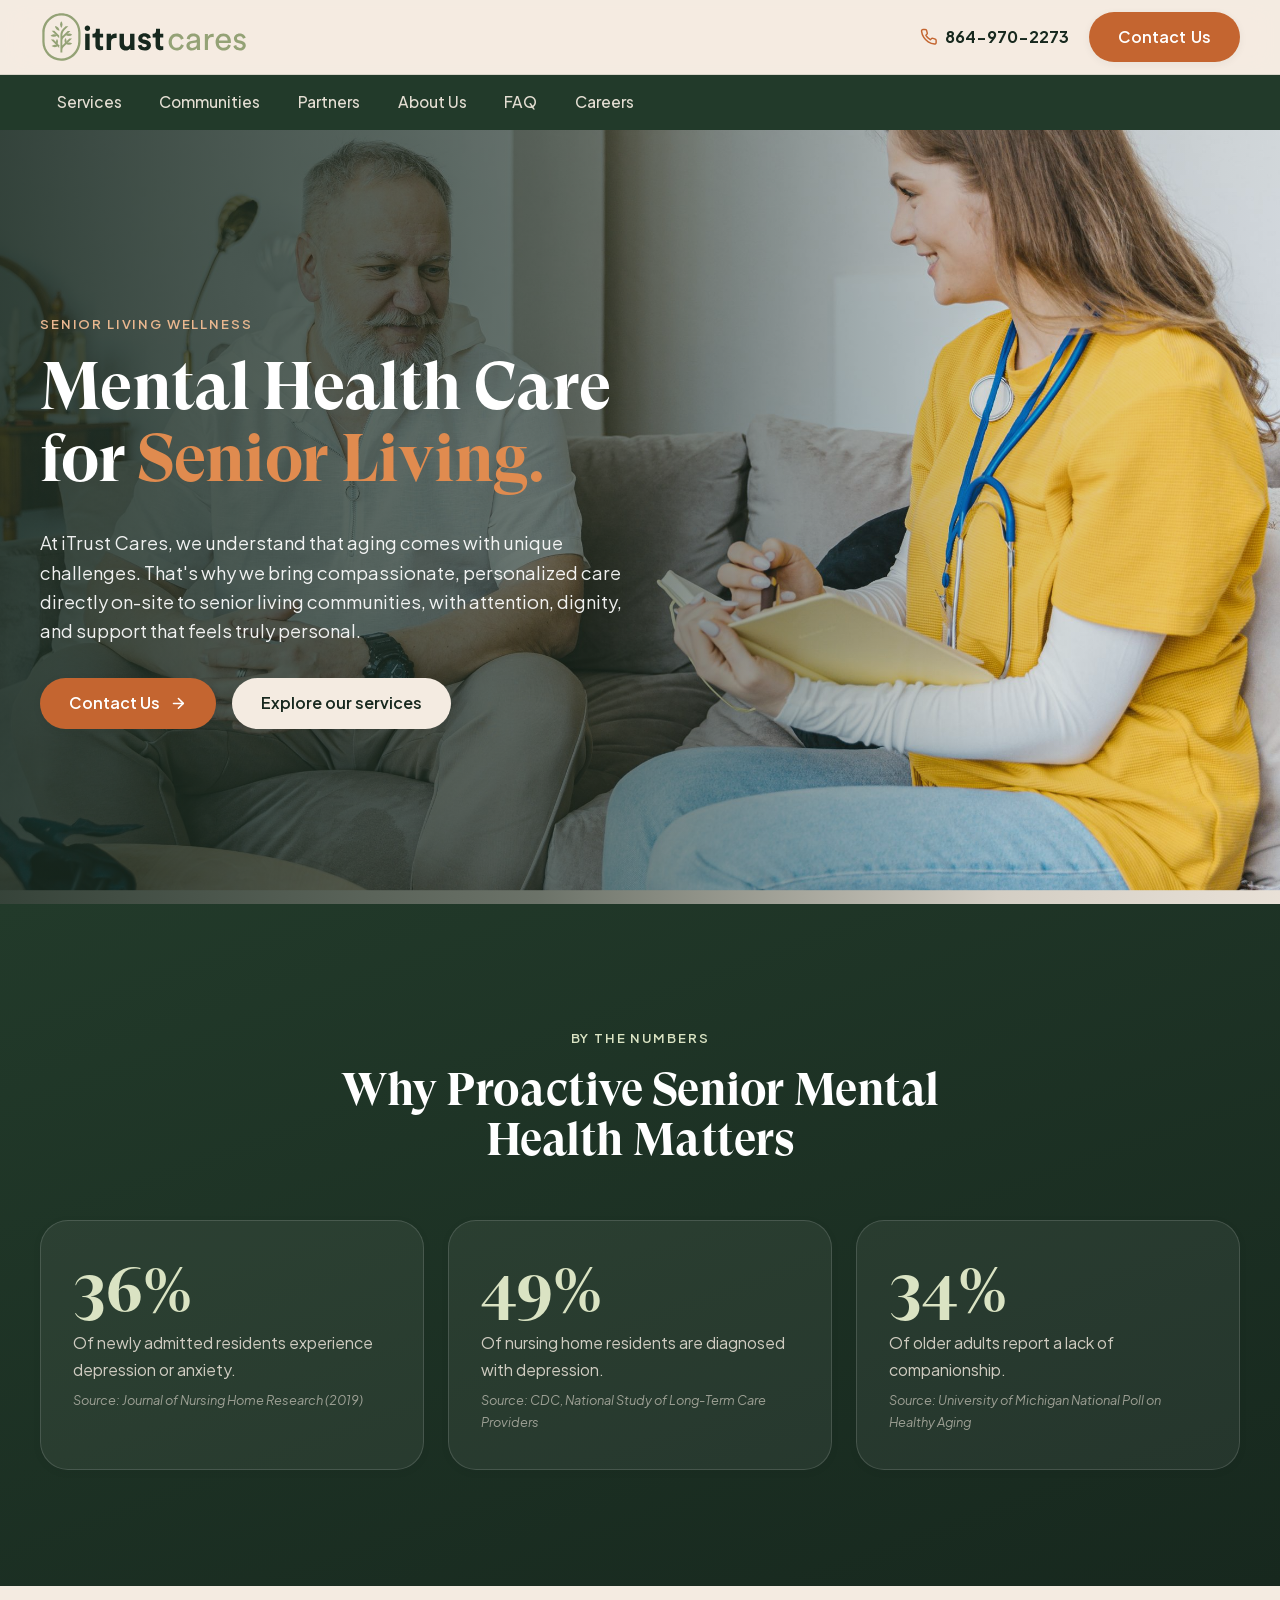
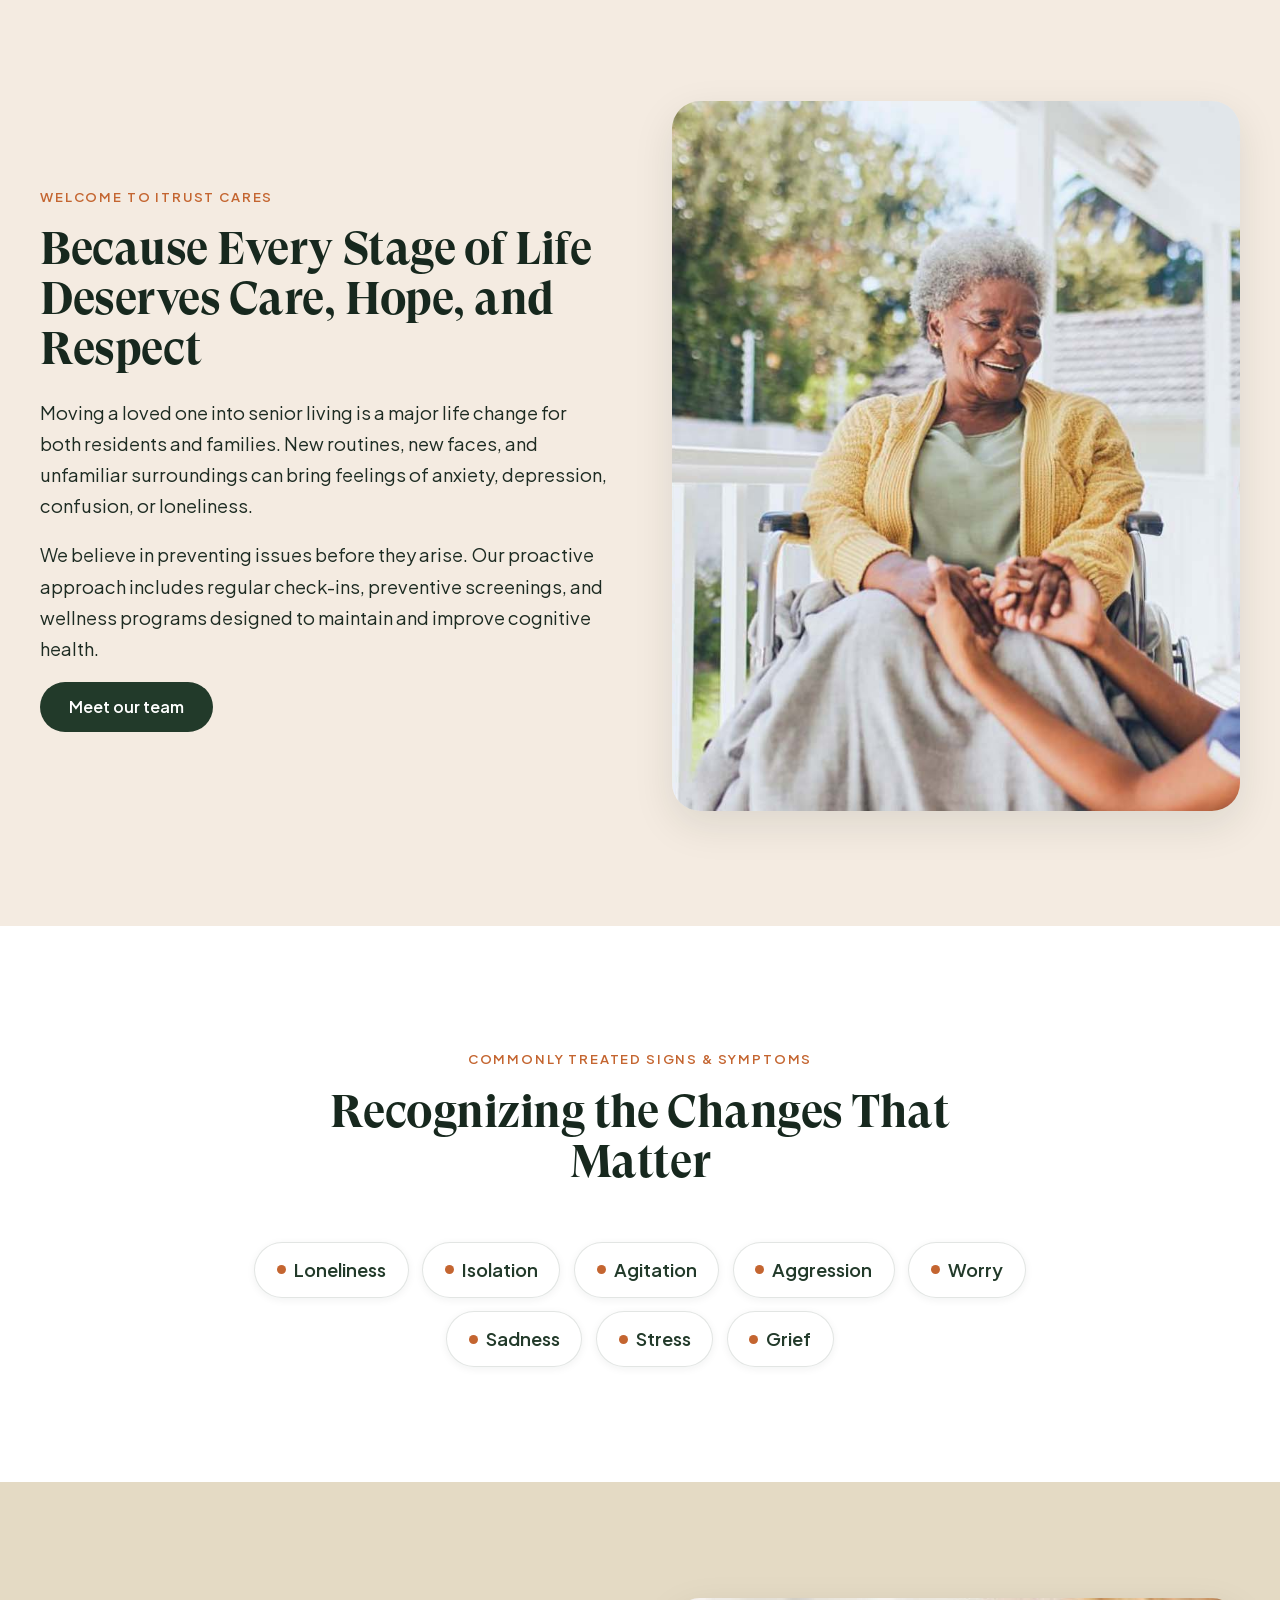
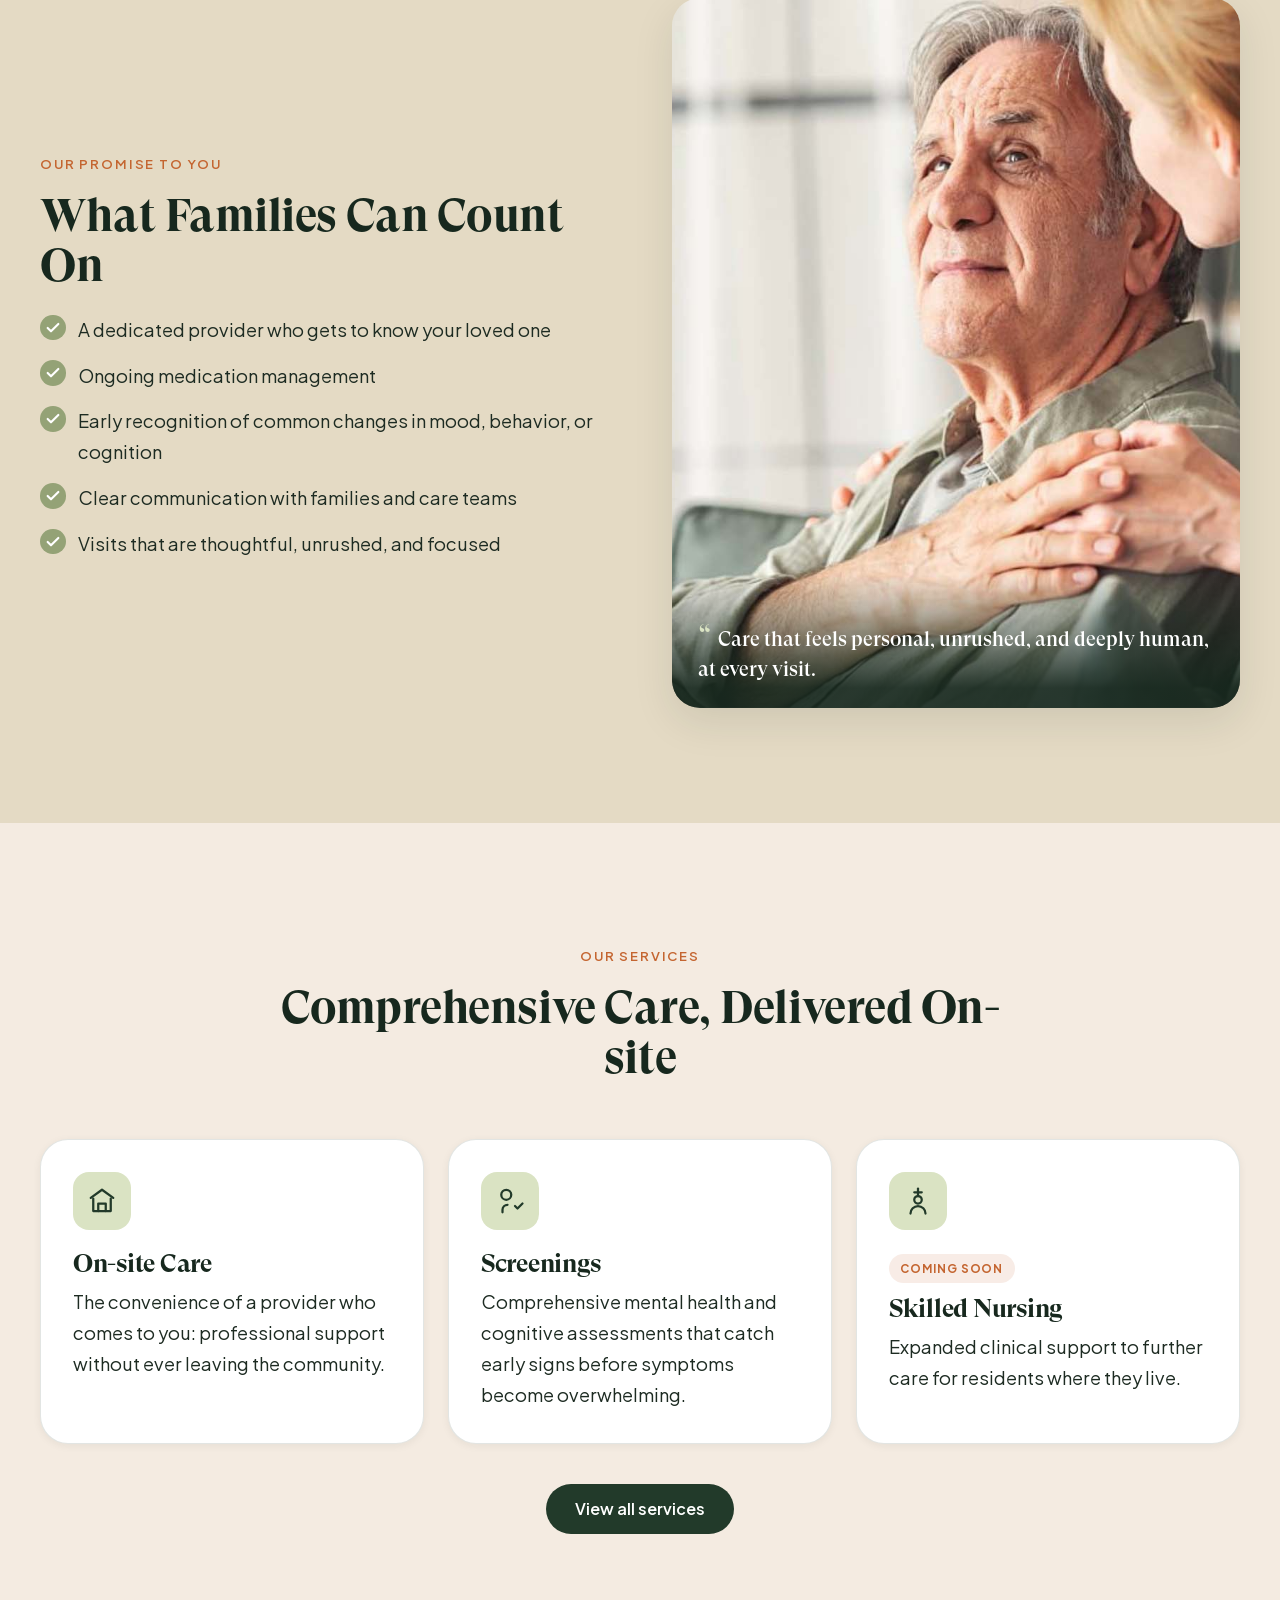
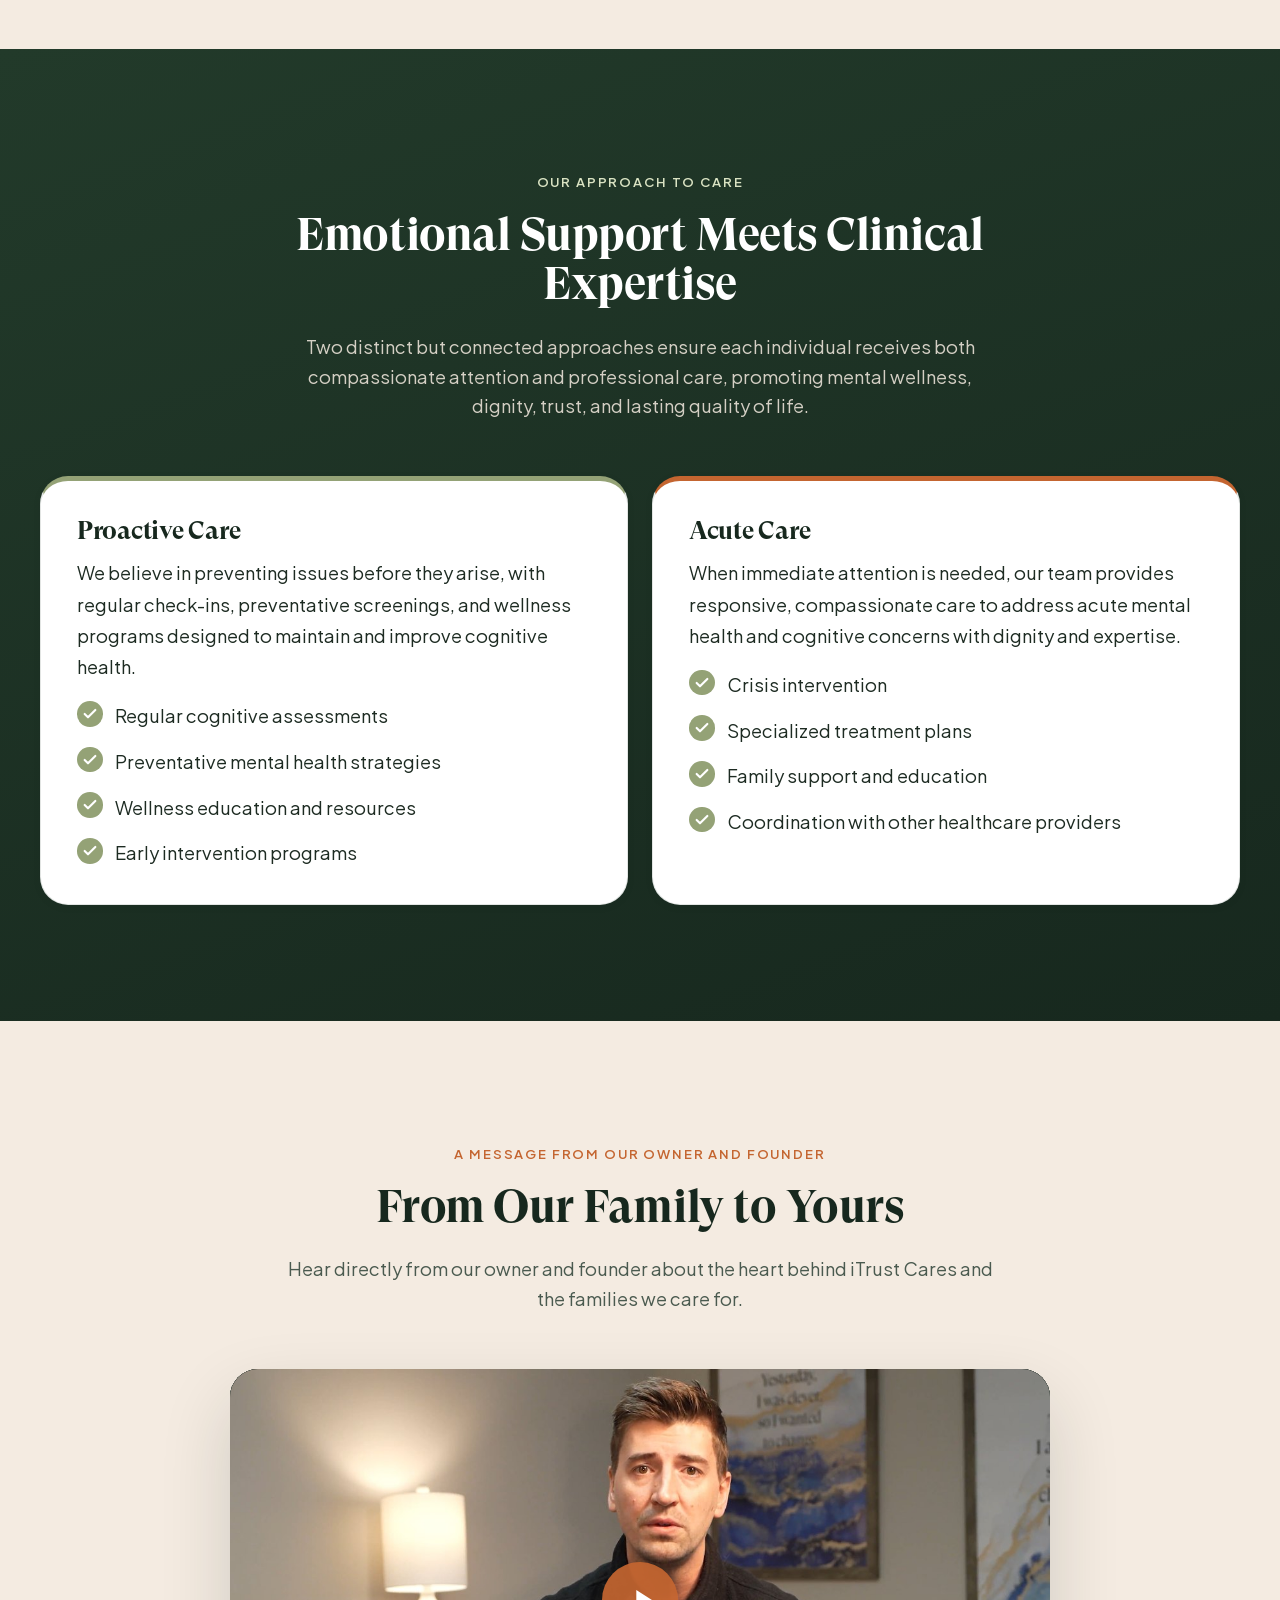
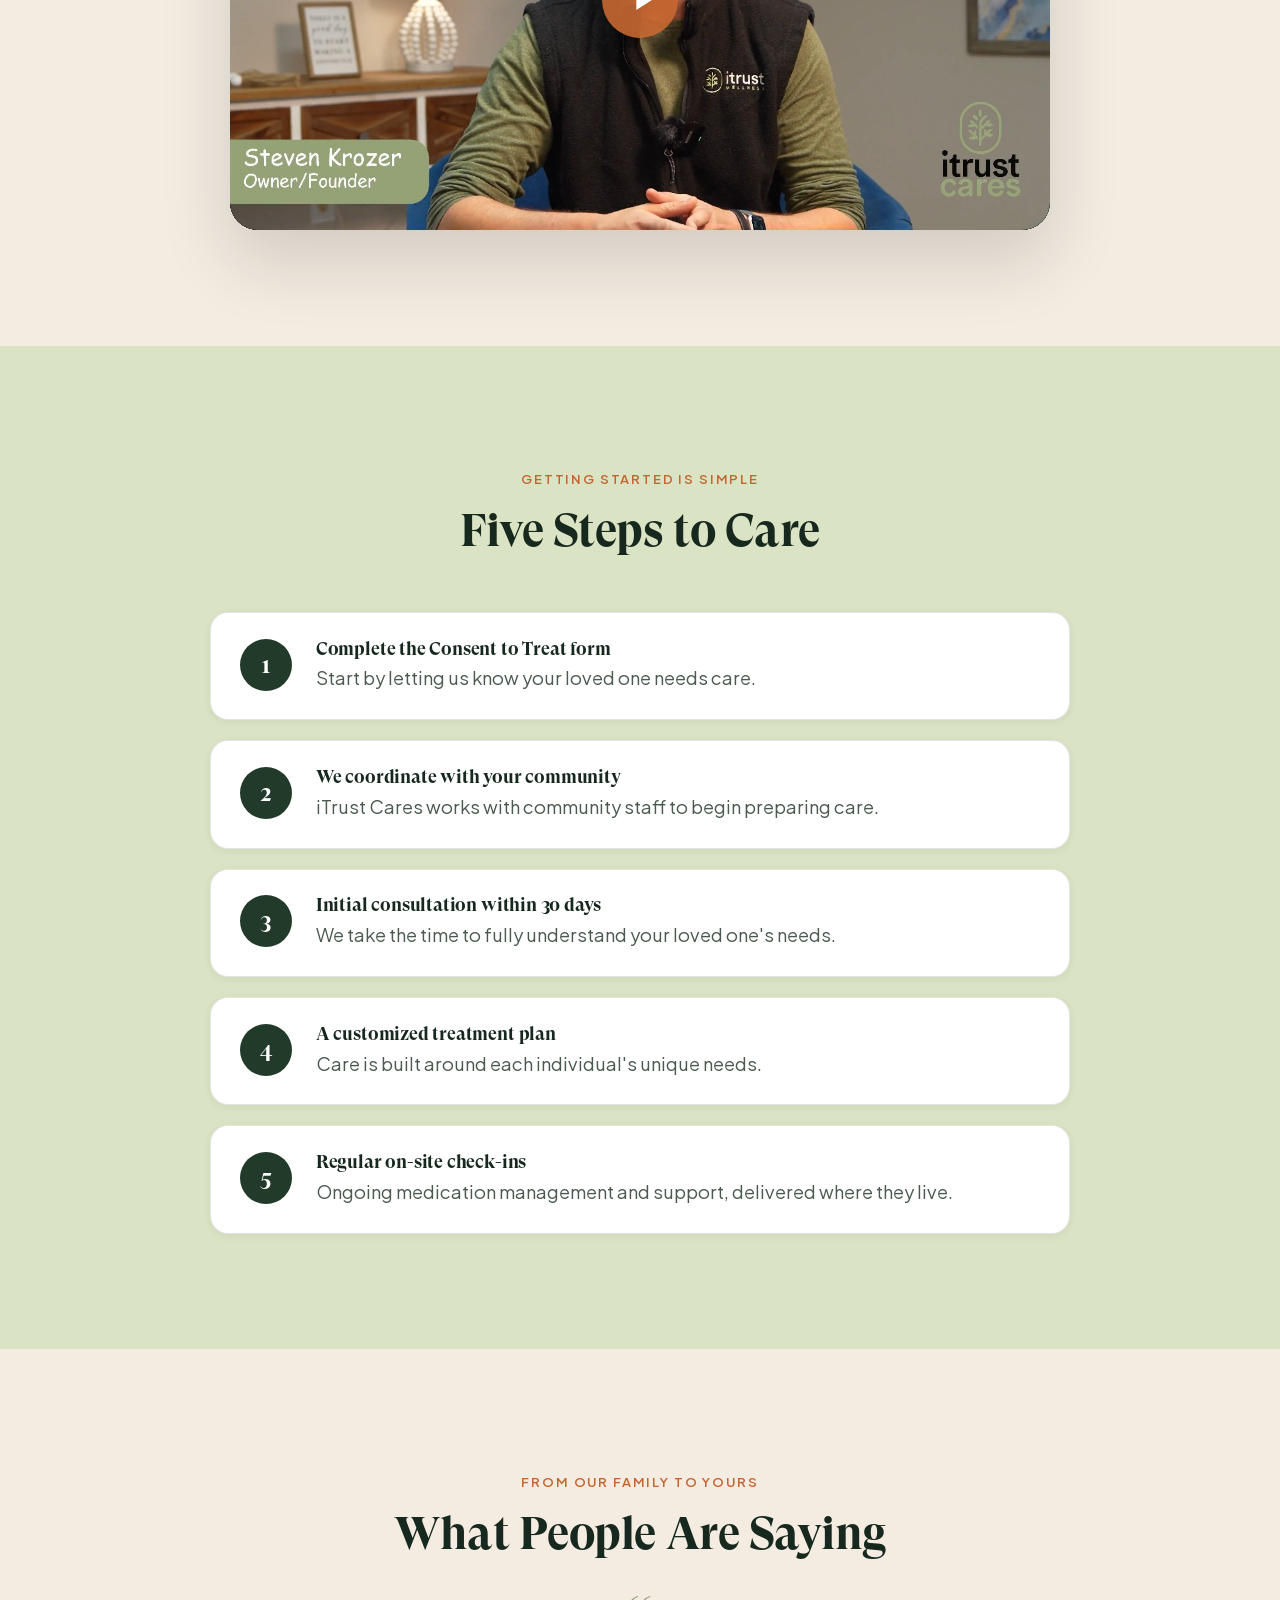
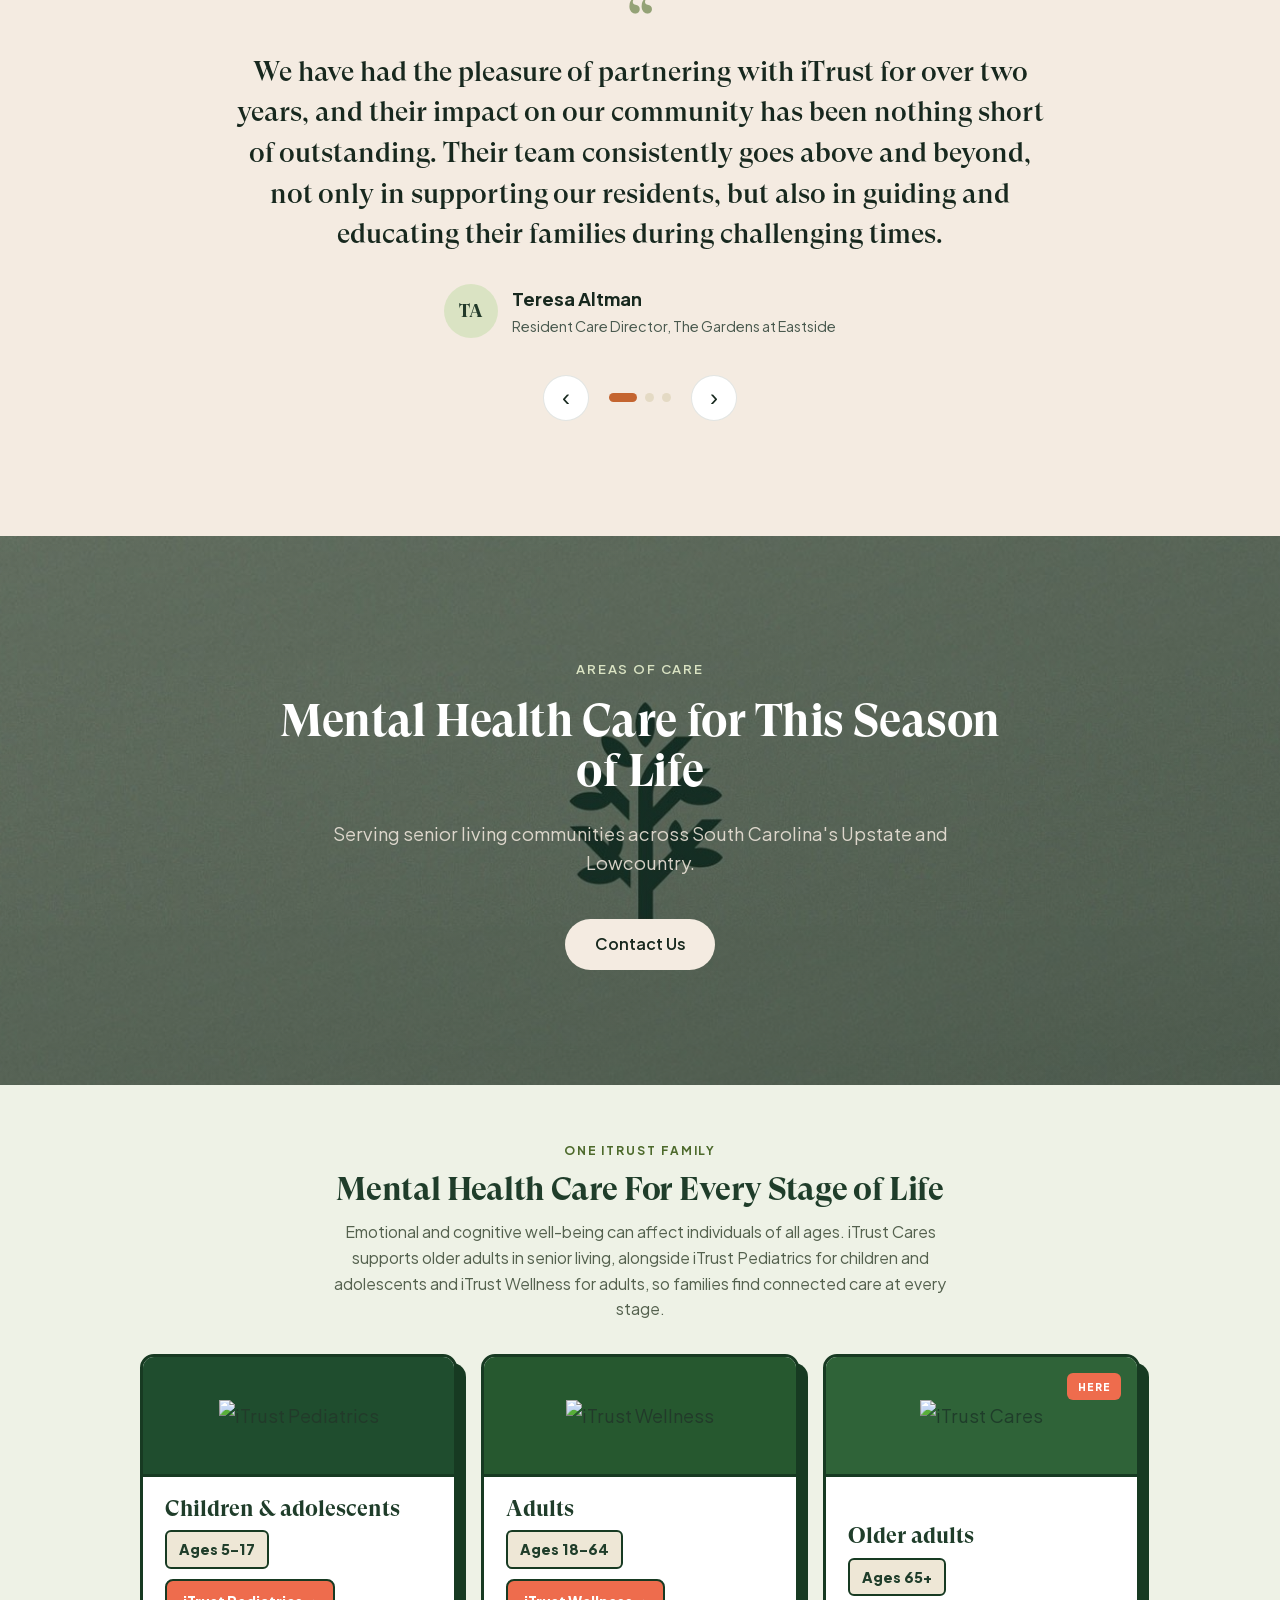
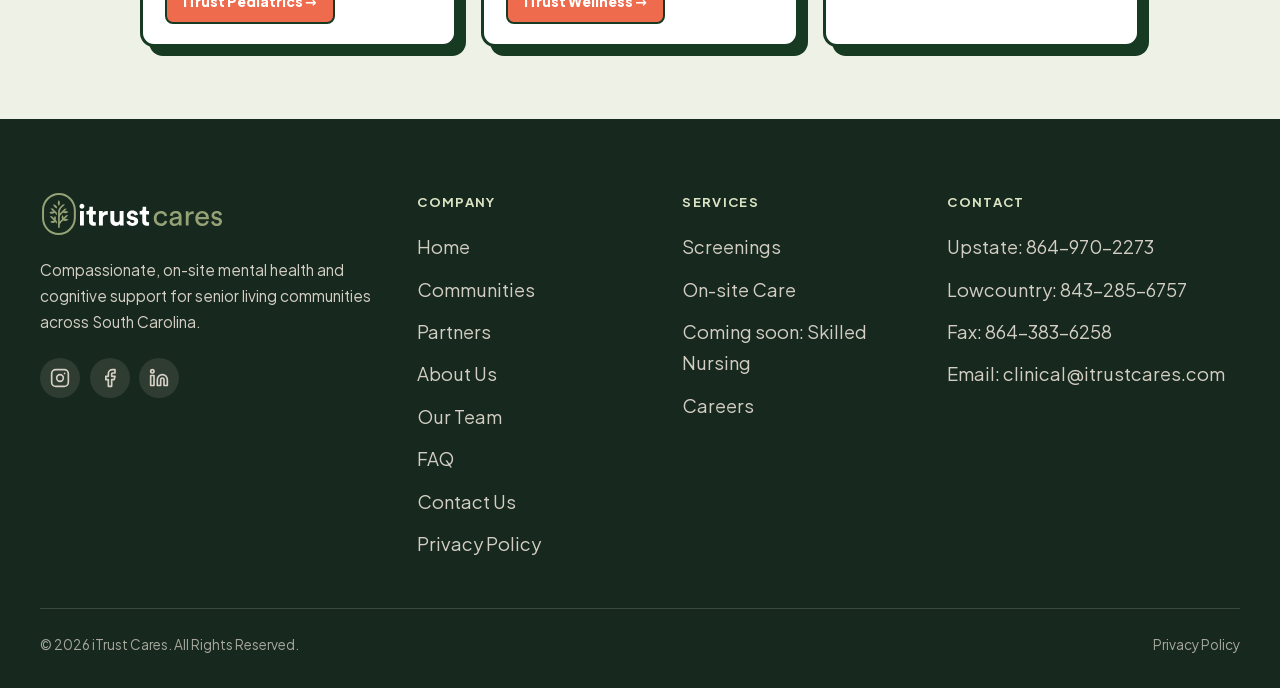
==== commit b39293e9: "Family band: colored dark-bg logos on all tiles + deeper green caps (match Pediatrics) Co-Authored-B" ====
--- a/index.html
+++ b/index.html
@@ -384,10 +384,10 @@
     .itf-grid{display:grid;grid-template-columns:repeat(3,1fr);gap:24px;max-width:1000px;margin:0 auto}
     .itf-cube{display:flex;flex-direction:column;min-height:272px;background:#fff;border:3px solid #173a22;border-radius:14px;box-shadow:9px 9px 0 #173a22;overflow:hidden;text-decoration:none;text-align:left;transition:transform .18s,box-shadow .18s}
     a.itf-cube:hover{transform:translate(6px,6px);box-shadow:3px 3px 0 #173a22}
-    .itf-cap{display:flex;align-items:center;justify-content:center;min-height:120px;padding:22px;border-bottom:3px solid #173a22;position:relative;background:#2f6b3f}
-    .itf-cube.well .itf-cap{background:#3f7d4c}
-    .itf-cube.cares .itf-cap{background:#7d8a4a}
-    .itf-cap img{max-height:52px;max-width:180px;width:auto;height:auto;object-fit:contain;filter:brightness(0) invert(1);display:block}
+    .itf-cap{display:flex;align-items:center;justify-content:center;min-height:120px;padding:22px;border-bottom:3px solid #173a22;position:relative;background:#1f4d2e}
+    .itf-cube.well .itf-cap{background:#26582f}
+    .itf-cube.cares .itf-cap{background:#2f6338}
+    .itf-cap img{max-height:52px;max-width:180px;width:auto;height:auto;object-fit:contain;display:block}
     .itf-here{position:absolute;top:16px;right:16px;font-size:.64rem;font-weight:800;text-transform:uppercase;letter-spacing:.12em;color:#fff;background:#ee6c4d;padding:5px 11px;border-radius:6px}
     .itf-body{flex:1;display:flex;flex-direction:column;align-items:flex-start;justify-content:center;gap:10px;padding:20px 22px}
     .itf-stage{font-family:"GT Super Display","Fraunces",Georgia,serif;font-weight:700;font-size:1.4rem;color:#1f3d2a;line-height:1.05}
@@ -400,9 +400,9 @@
       <h2 class="itf-h">Mental Health Care For Every Stage of Life</h2>
       <p class="itf-lead">Emotional and cognitive well-being can affect individuals of all ages. iTrust Cares supports older adults in senior living, alongside iTrust Pediatrics for children and adolescents and iTrust Wellness for adults, so families find connected care at every stage.</p>
       <div class="itf-grid">
-        <a class="itf-cube" href="https://palace1997.github.io/iTrust-Pediatrics/" target="_blank" rel="noopener"><div class="itf-cap"><img src="https://palace1997.github.io/iTrust-Pediatrics/assets/logo/peds-horizontal.png" alt="iTrust Pediatrics"></div><div class="itf-body"><span class="itf-stage">Children &amp; adolescents</span><span class="itf-age">Ages 5&ndash;17</span><span class="itf-cta">iTrust Pediatrics &rarr;</span></div></a>
-        <a class="itf-cube well" href="https://palace1997.github.io/itrustwellness/" target="_blank" rel="noopener"><div class="itf-cap"><img src="https://palace1997.github.io/iTrust-Pediatrics/assets/logo/itrust-wellness.svg" alt="iTrust Wellness"></div><div class="itf-body"><span class="itf-stage">Adults</span><span class="itf-age">Ages 18&ndash;64</span><span class="itf-cta">iTrust Wellness &rarr;</span></div></a>
-        <div class="itf-cube cares"><div class="itf-cap"><img src="https://palace1997.github.io/iTrust-Pediatrics/assets/logo/itrust-cares.svg" alt="iTrust Cares"><span class="itf-here">Here</span></div><div class="itf-body"><span class="itf-stage">Older adults</span><span class="itf-age">Ages 65+</span></div></div>
+        <a class="itf-cube" href="https://palace1997.github.io/iTrust-Pediatrics/" target="_blank" rel="noopener"><div class="itf-cap"><img src="https://palace1997.github.io/iTrust-Pediatrics/assets/logo/HorizontalDARKBGPeds.png" alt="iTrust Pediatrics"></div><div class="itf-body"><span class="itf-stage">Children &amp; adolescents</span><span class="itf-age">Ages 5&ndash;17</span><span class="itf-cta">iTrust Pediatrics &rarr;</span></div></a>
+        <a class="itf-cube well" href="https://palace1997.github.io/itrustwellness/" target="_blank" rel="noopener"><div class="itf-cap"><img src="https://palace1997.github.io/iTrust-Pediatrics/assets/logo/itrust-wellness-dark.svg" alt="iTrust Wellness"></div><div class="itf-body"><span class="itf-stage">Adults</span><span class="itf-age">Ages 18&ndash;64</span><span class="itf-cta">iTrust Wellness &rarr;</span></div></a>
+        <div class="itf-cube cares"><div class="itf-cap"><img src="https://palace1997.github.io/iTrust-Pediatrics/assets/logo/itrust-cares-dark.svg" alt="iTrust Cares"><span class="itf-here">Here</span></div><div class="itf-body"><span class="itf-stage">Older adults</span><span class="itf-age">Ages 65+</span></div></div>
       </div>
     </div>
   </section>
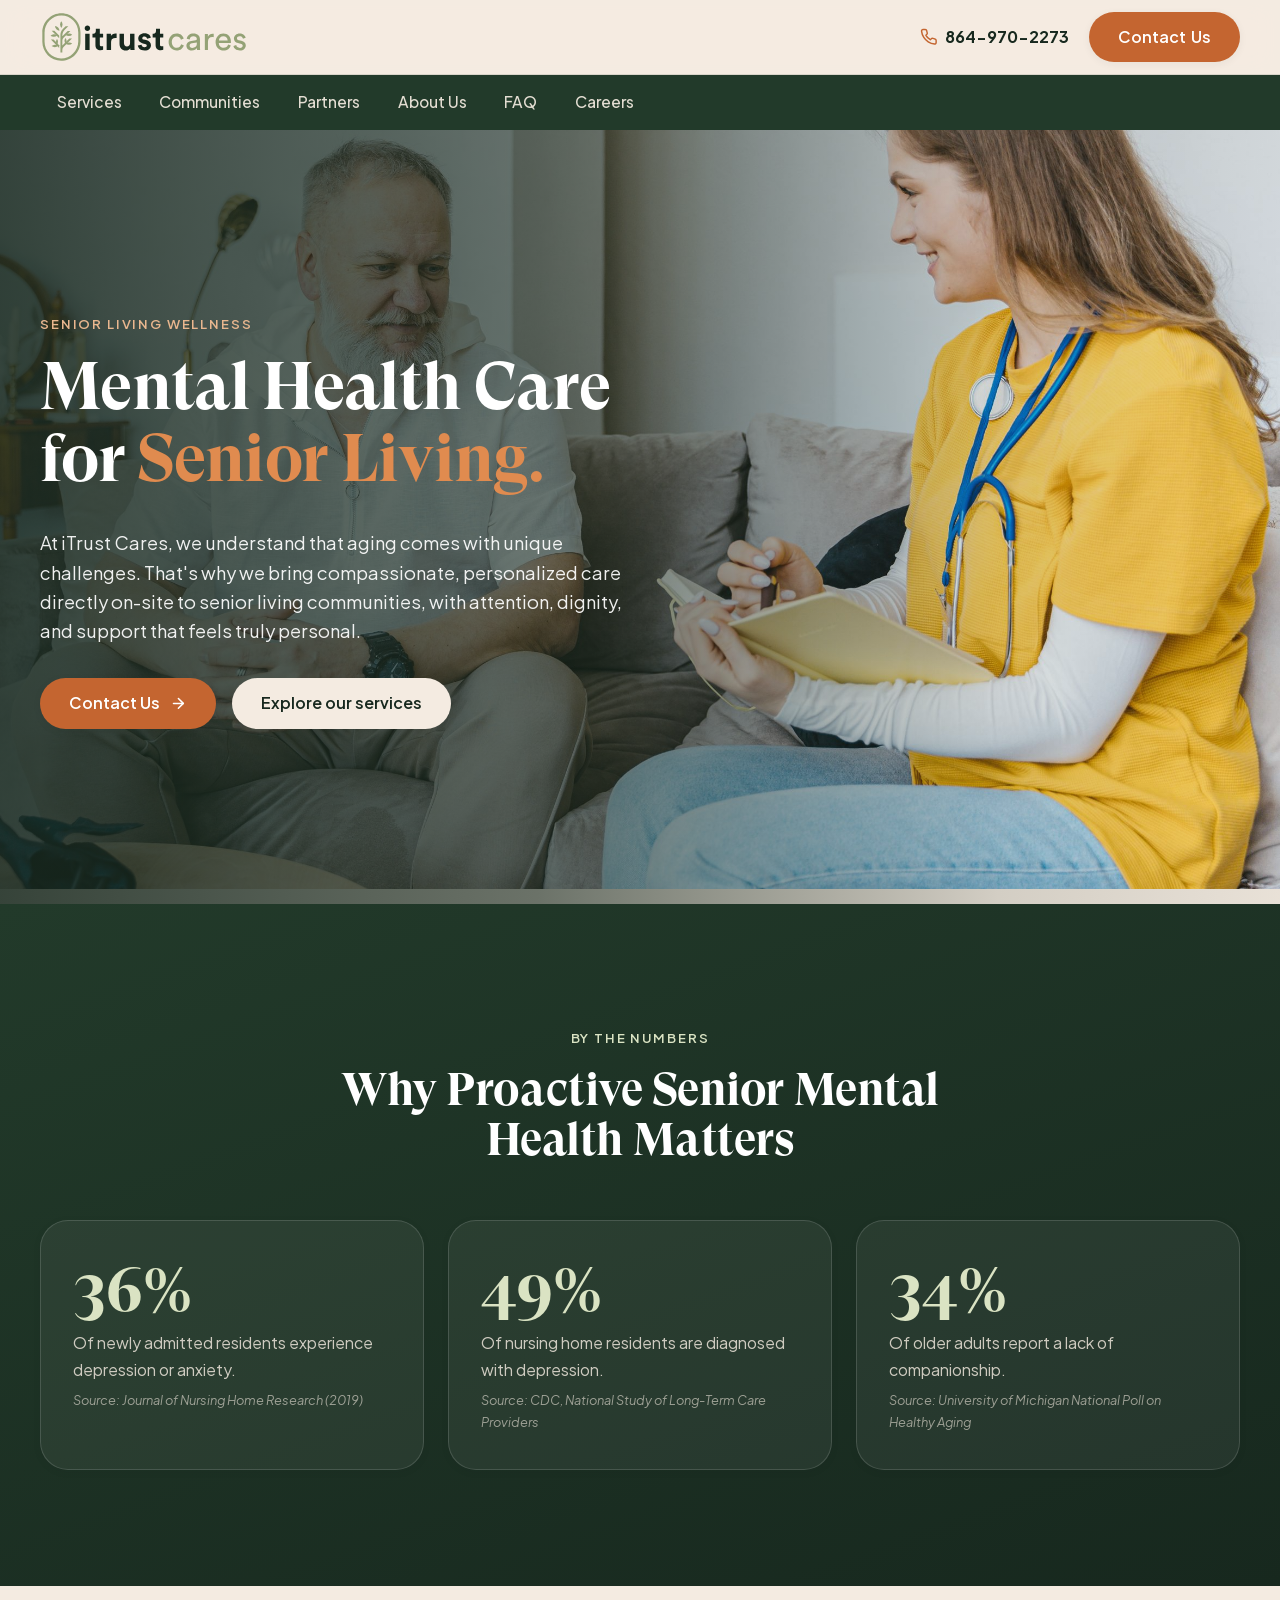
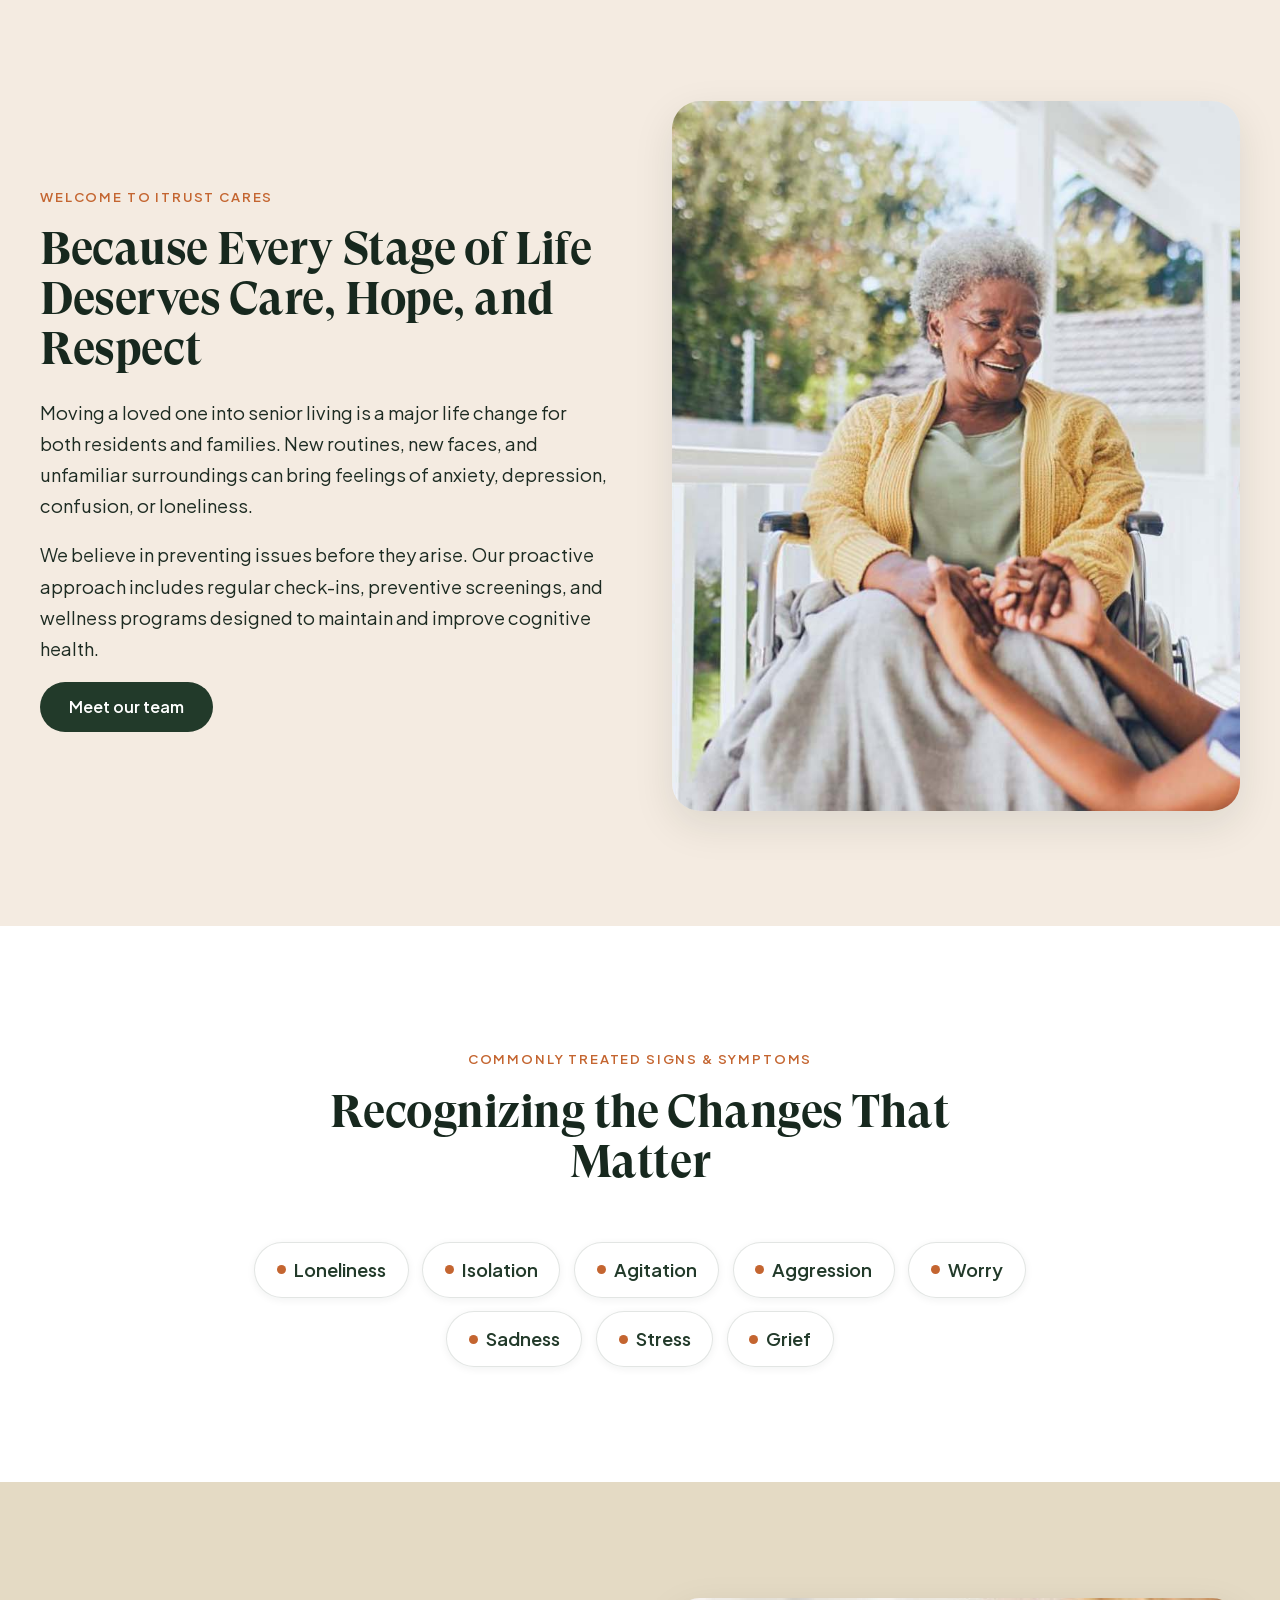
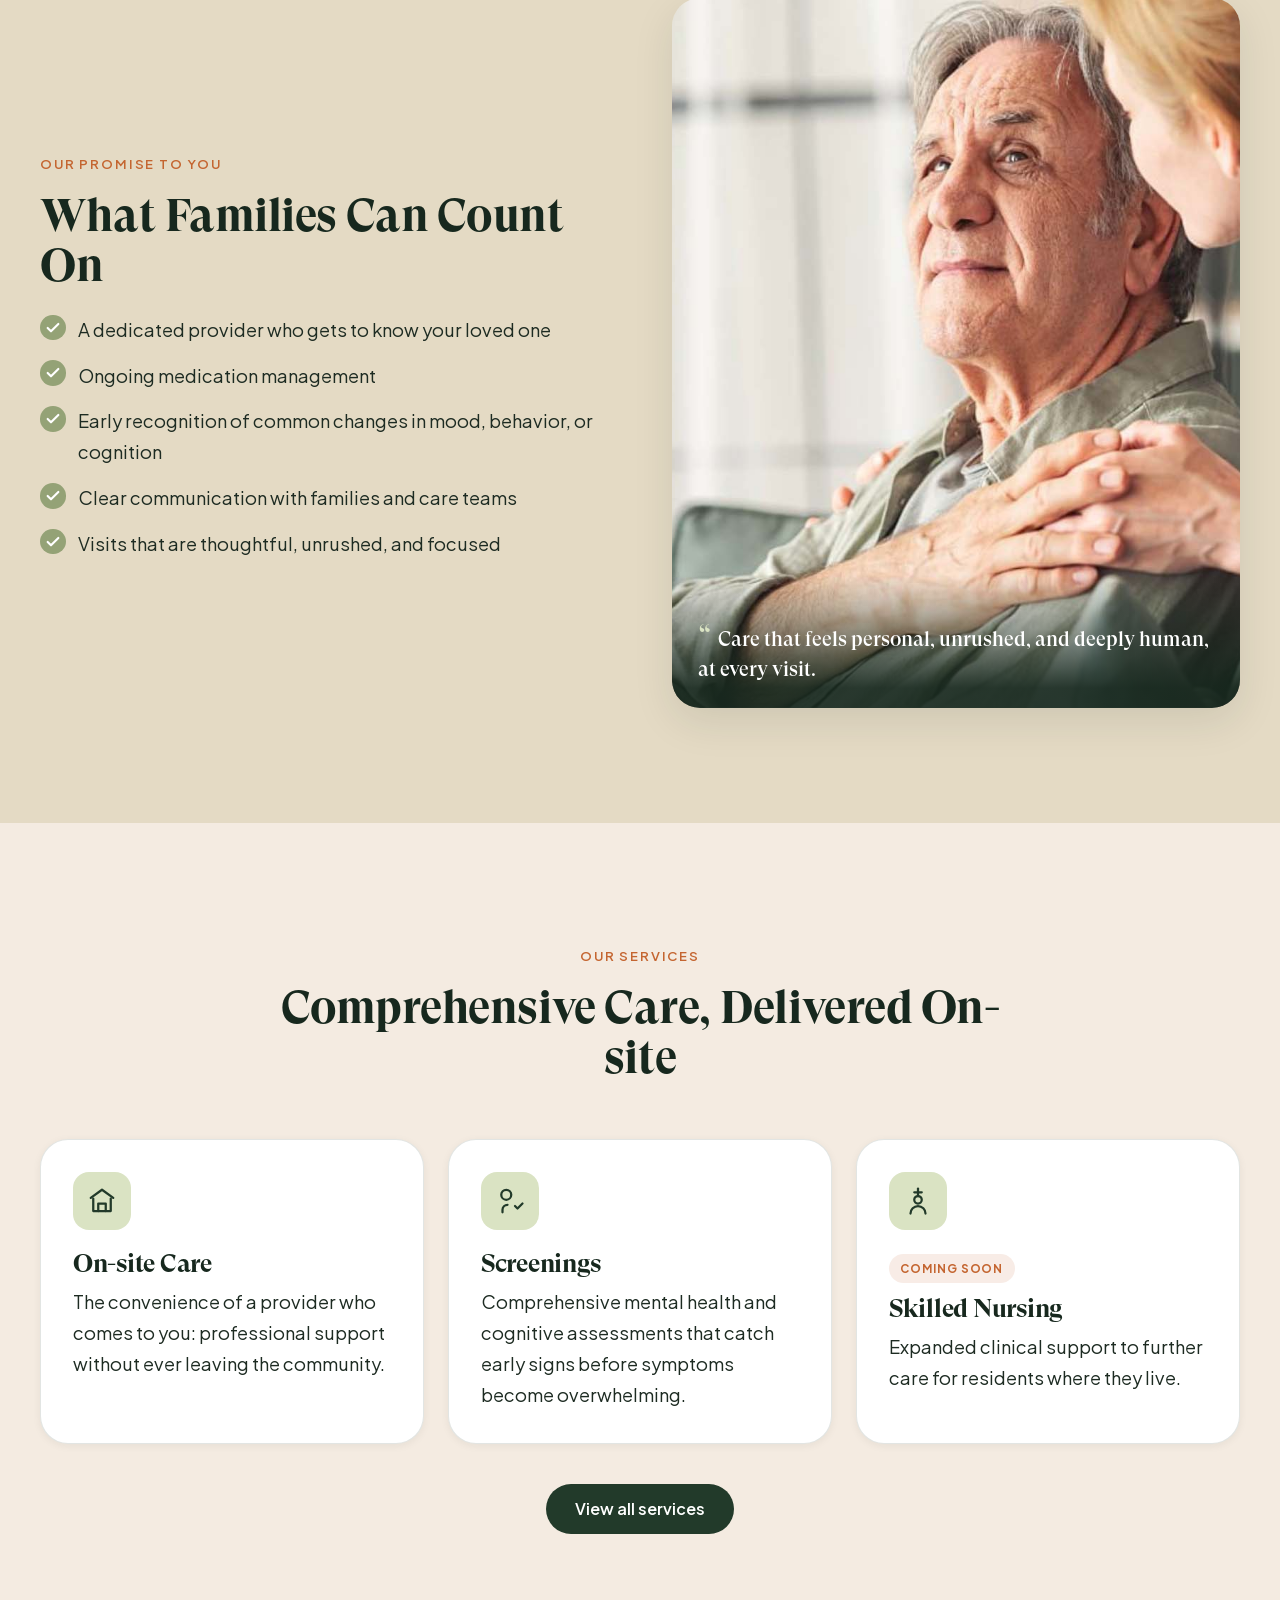
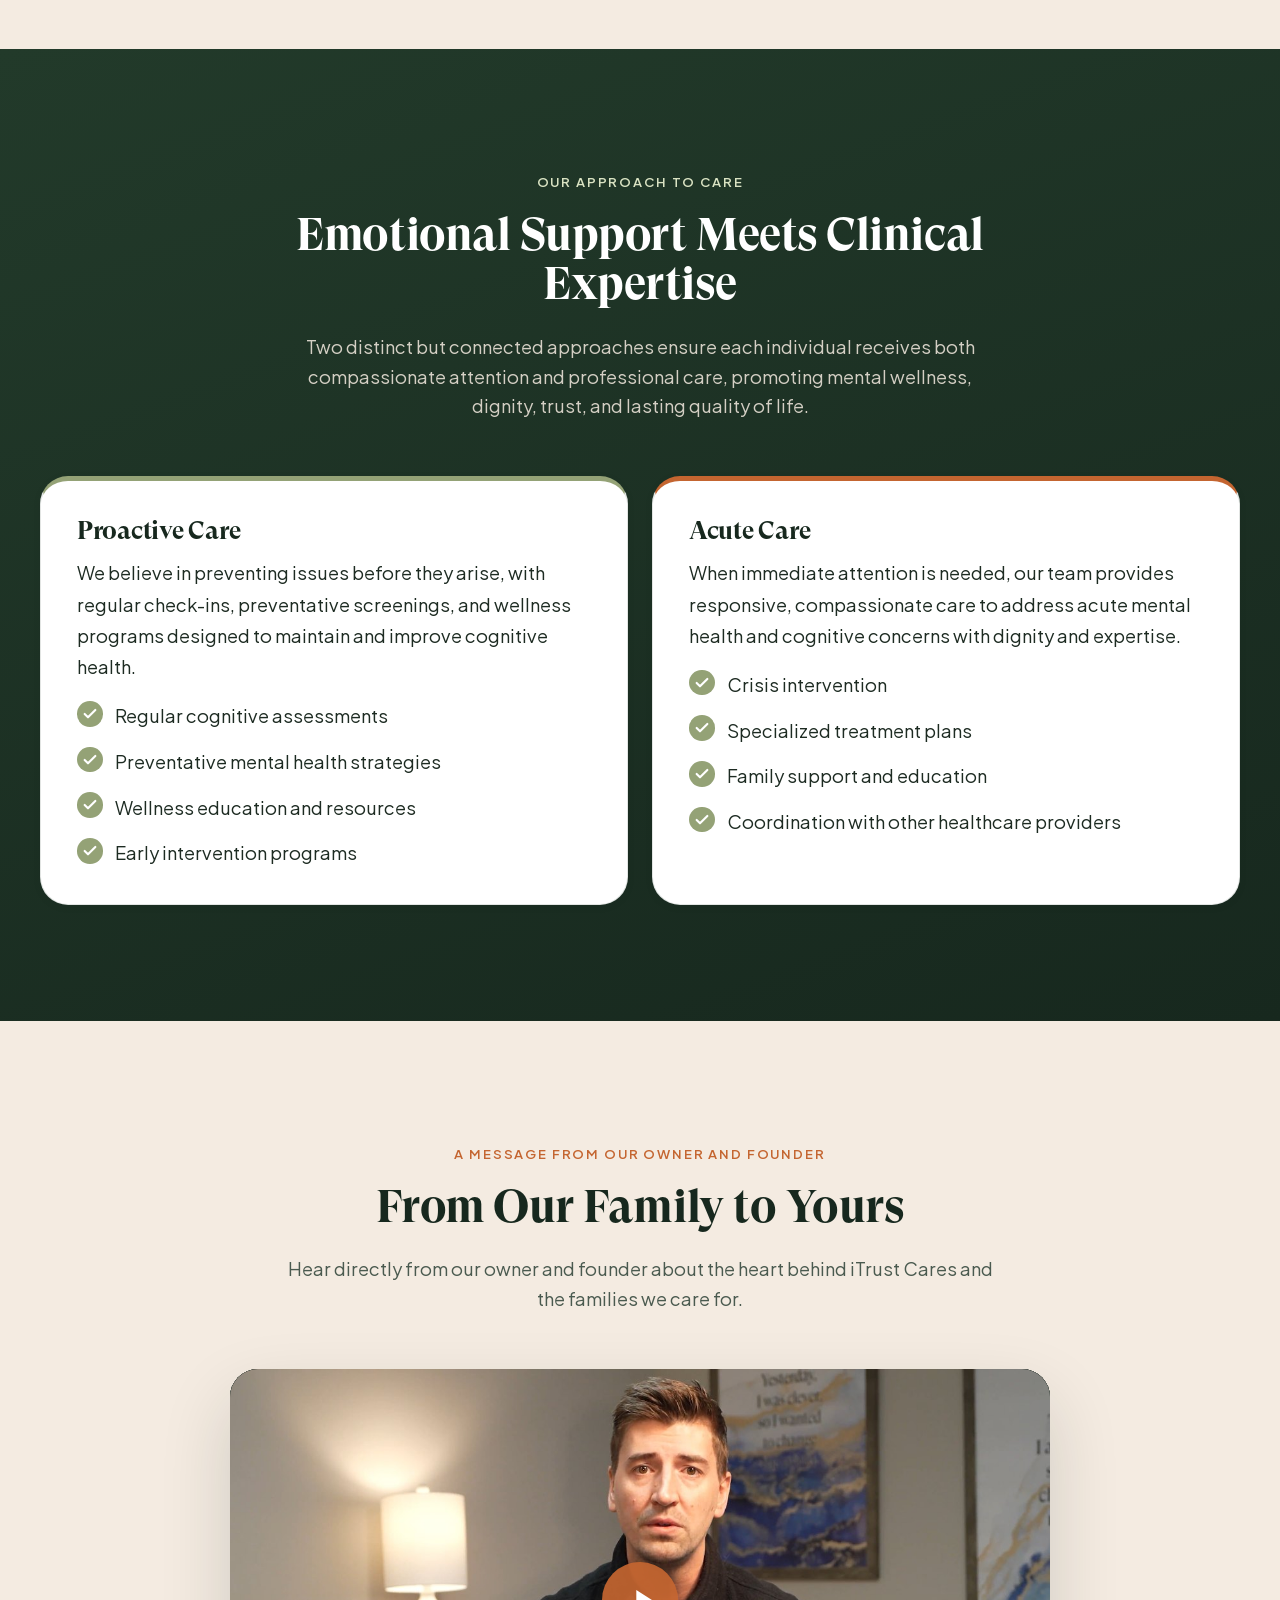
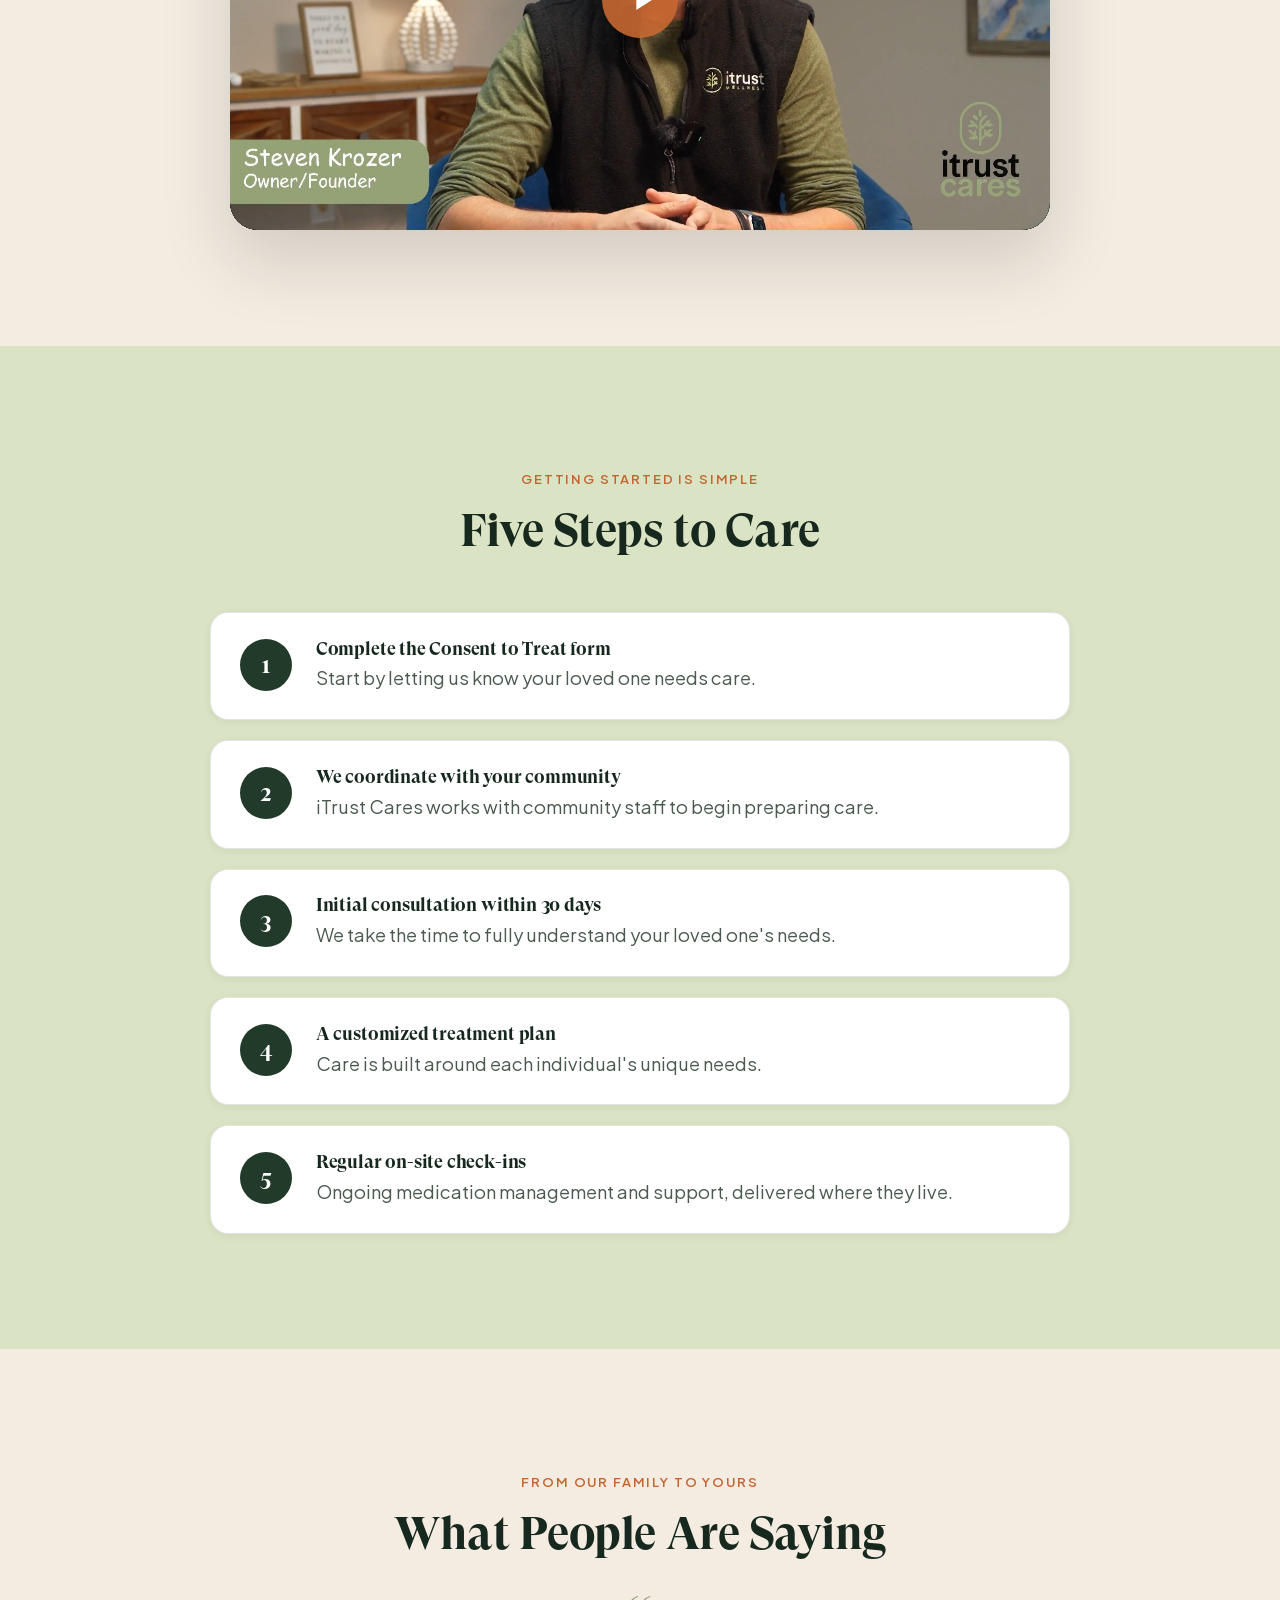
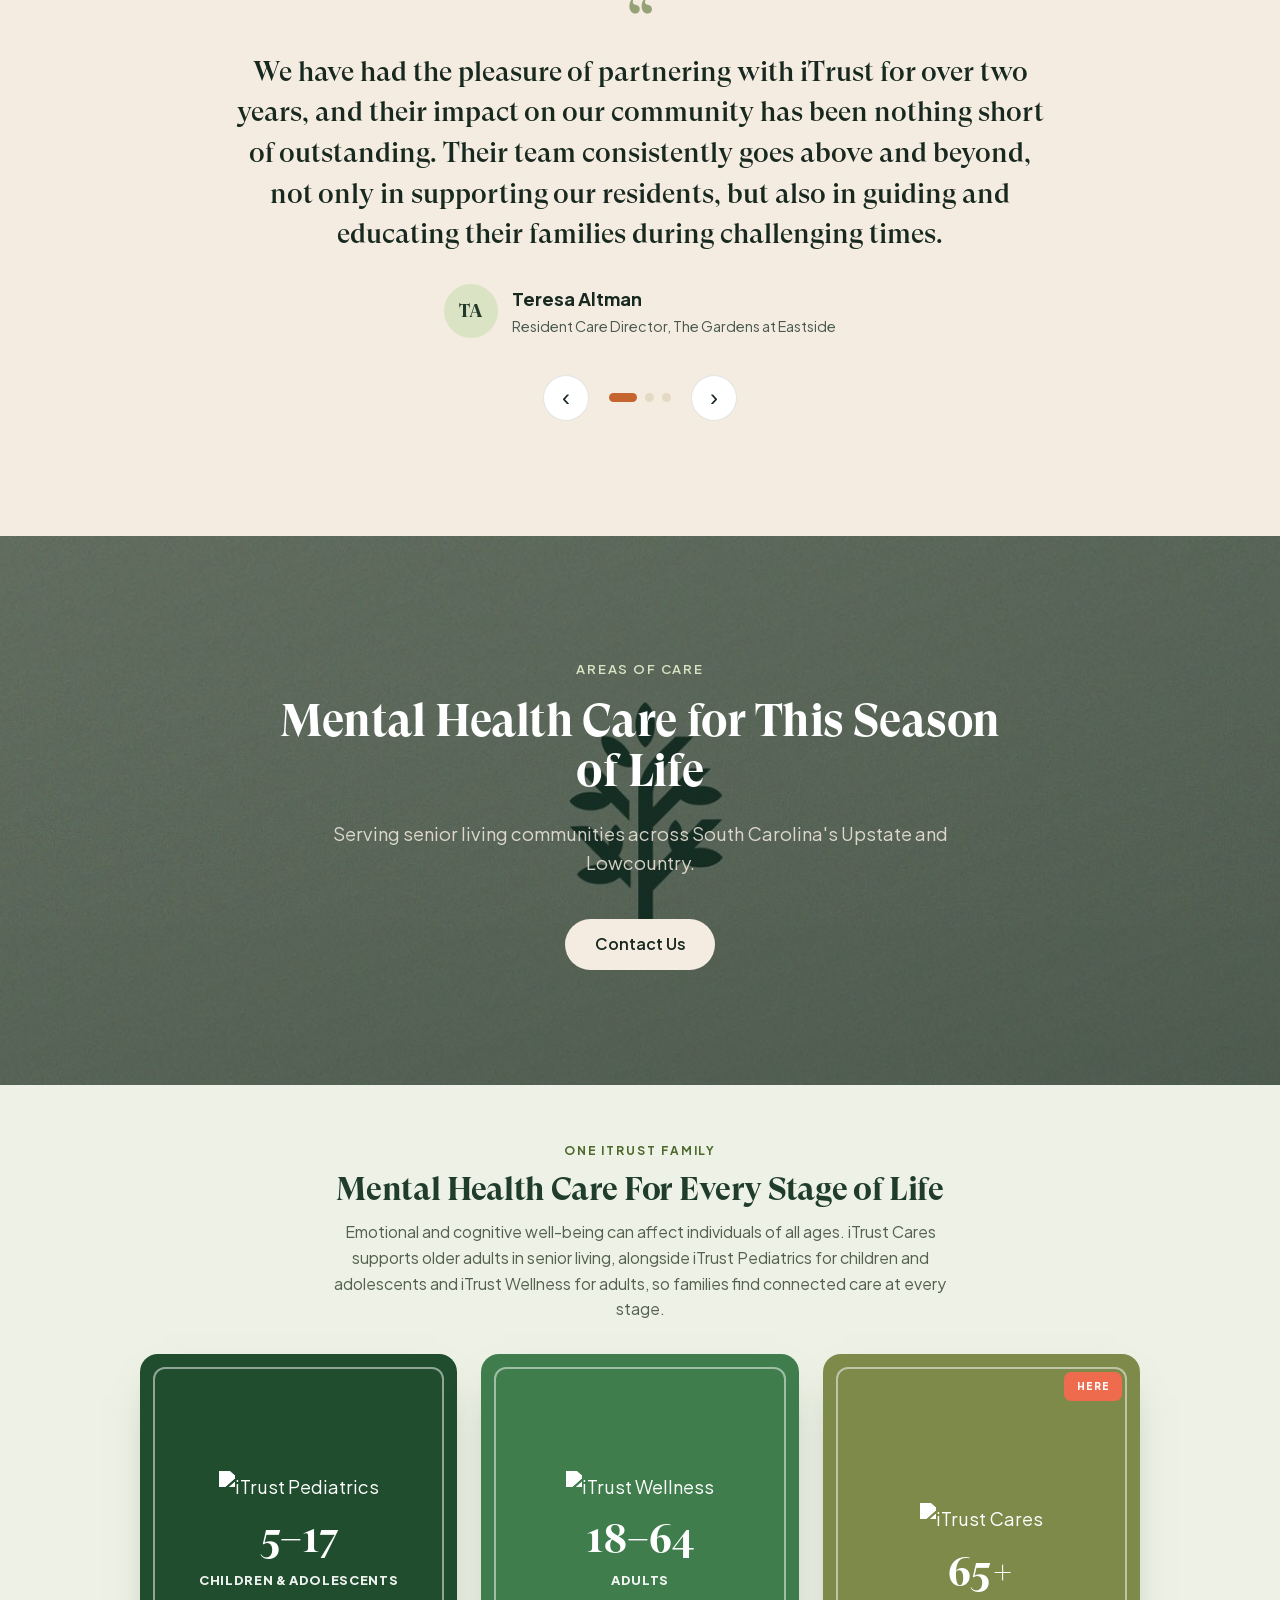
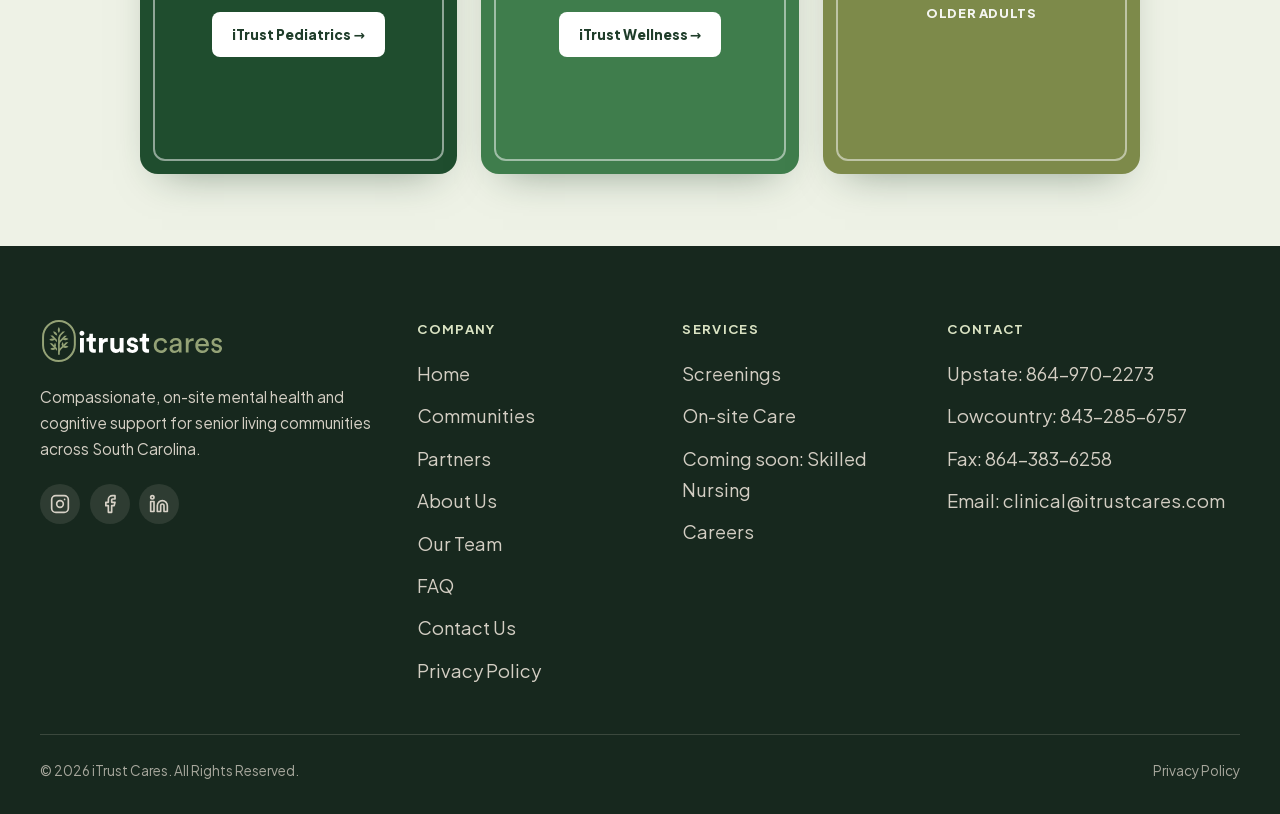
==== commit a033c845: "Family band: switch to Framed Stamps (match Pediatrics) Co-Authored-By: Claude Opus 4.8 <noreply@ant" ====
--- a/index.html
+++ b/index.html
@@ -382,27 +382,26 @@
     .itf-h{font-family:"GT Super Display","Fraunces",Georgia,serif;font-weight:600;font-size:clamp(1.5rem,2.8vw,2.05rem);color:#1f3d2a;margin:0 0 .7rem;line-height:1.14}
     .itf-lead{max-width:60ch;margin:0 auto 2rem;color:#54614e;font-size:1rem;line-height:1.6}
     .itf-grid{display:grid;grid-template-columns:repeat(3,1fr);gap:24px;max-width:1000px;margin:0 auto}
-    .itf-cube{display:flex;flex-direction:column;min-height:272px;background:#fff;border:3px solid #173a22;border-radius:14px;box-shadow:9px 9px 0 #173a22;overflow:hidden;text-decoration:none;text-align:left;transition:transform .18s,box-shadow .18s}
-    a.itf-cube:hover{transform:translate(6px,6px);box-shadow:3px 3px 0 #173a22}
-    .itf-cap{display:flex;align-items:center;justify-content:center;min-height:120px;padding:22px;border-bottom:3px solid #173a22;position:relative;background:#1f4d2e}
-    .itf-cube.well .itf-cap{background:#26582f}
-    .itf-cube.cares .itf-cap{background:#2f6338}
-    .itf-cap img{max-height:52px;max-width:180px;width:auto;height:auto;object-fit:contain;display:block}
-    .itf-here{position:absolute;top:16px;right:16px;font-size:.64rem;font-weight:800;text-transform:uppercase;letter-spacing:.12em;color:#fff;background:#ee6c4d;padding:5px 11px;border-radius:6px}
-    .itf-body{flex:1;display:flex;flex-direction:column;align-items:flex-start;justify-content:center;gap:10px;padding:20px 22px}
-    .itf-stage{font-family:"GT Super Display","Fraunces",Georgia,serif;font-weight:700;font-size:1.4rem;color:#1f3d2a;line-height:1.05}
-    .itf-age{align-self:flex-start;background:#eee7d6;border:2px solid #173a22;border-radius:6px;font-weight:800;font-size:.9rem;padding:5px 12px;color:#1f3d2a}
-    .itf-cta{display:inline-flex;align-items:center;gap:8px;background:#ee6c4d;color:#fff;border:2px solid #173a22;font-weight:800;font-size:.86rem;padding:9px 16px;border-radius:8px}
-    @media(max-width:760px){.itf-grid{grid-template-columns:1fr;max-width:380px}.itf-cube{min-height:auto}}
+    .itf-stamp{position:relative;border-radius:18px;min-height:420px;padding:32px 22px;color:#fff;display:flex;flex-direction:column;align-items:center;justify-content:center;text-align:center;gap:12px;text-decoration:none;box-shadow:0 18px 40px -22px rgba(23,58,34,.5);transition:transform .3s,box-shadow .3s;overflow:hidden;background:#1f4d2e}
+    .itf-stamp.well{background:#3f7d4c}.itf-stamp.cares{background:#7d8a4a}
+    .itf-stamp::before{content:"";position:absolute;inset:13px;border:2.5px solid rgba(255,255,255,.5);border-radius:12px;pointer-events:none;transition:inset .3s}
+    a.itf-stamp:hover{transform:translateY(-6px);box-shadow:0 34px 64px -26px rgba(23,58,34,.62)}
+    a.itf-stamp:hover::before{inset:9px}
+    .itf-logo{max-height:52px;max-width:170px;width:auto;height:auto;object-fit:contain;filter:brightness(0) invert(1);display:block;margin-bottom:4px}
+    .itf-here{position:absolute;top:18px;right:18px;font-size:.62rem;font-weight:800;text-transform:uppercase;letter-spacing:.12em;color:#fff;background:#ee6c4d;padding:6px 13px;border-radius:7px}
+    .itf-age{font-family:"GT Super Display","Fraunces",Georgia,serif;font-weight:700;font-size:2.5rem;line-height:1}
+    .itf-stage{font-weight:800;letter-spacing:.05em;text-transform:uppercase;font-size:.8rem;opacity:.92}
+    .itf-cta{display:inline-flex;align-items:center;gap:8px;background:#fff;color:#1f3d2a;font-weight:800;font-size:.85rem;padding:11px 20px;border-radius:8px;margin-top:8px}
+    @media(max-width:760px){.itf-grid{grid-template-columns:1fr;max-width:380px}.itf-stamp{min-height:290px}}
     </style>
     <div class="itf-wrap">
       <p class="itf-eyebrow">One iTrust family</p>
       <h2 class="itf-h">Mental Health Care For Every Stage of Life</h2>
       <p class="itf-lead">Emotional and cognitive well-being can affect individuals of all ages. iTrust Cares supports older adults in senior living, alongside iTrust Pediatrics for children and adolescents and iTrust Wellness for adults, so families find connected care at every stage.</p>
       <div class="itf-grid">
-        <a class="itf-cube" href="https://palace1997.github.io/iTrust-Pediatrics/" target="_blank" rel="noopener"><div class="itf-cap"><img src="https://palace1997.github.io/iTrust-Pediatrics/assets/logo/HorizontalDARKBGPeds.png" alt="iTrust Pediatrics"></div><div class="itf-body"><span class="itf-stage">Children &amp; adolescents</span><span class="itf-age">Ages 5&ndash;17</span><span class="itf-cta">iTrust Pediatrics &rarr;</span></div></a>
-        <a class="itf-cube well" href="https://palace1997.github.io/itrustwellness/" target="_blank" rel="noopener"><div class="itf-cap"><img src="https://palace1997.github.io/iTrust-Pediatrics/assets/logo/itrust-wellness-dark.svg" alt="iTrust Wellness"></div><div class="itf-body"><span class="itf-stage">Adults</span><span class="itf-age">Ages 18&ndash;64</span><span class="itf-cta">iTrust Wellness &rarr;</span></div></a>
-        <div class="itf-cube cares"><div class="itf-cap"><img src="https://palace1997.github.io/iTrust-Pediatrics/assets/logo/itrust-cares-dark.svg" alt="iTrust Cares"><span class="itf-here">Here</span></div><div class="itf-body"><span class="itf-stage">Older adults</span><span class="itf-age">Ages 65+</span></div></div>
+        <a class="itf-stamp" href="https://palace1997.github.io/iTrust-Pediatrics/" target="_blank" rel="noopener"><img class="itf-logo" src="https://palace1997.github.io/iTrust-Pediatrics/assets/logo/peds-horizontal.png" alt="iTrust Pediatrics"><div class="itf-age">5&ndash;17</div><div class="itf-stage">Children &amp; adolescents</div><span class="itf-cta">iTrust Pediatrics &rarr;</span></a>
+        <a class="itf-stamp well" href="https://palace1997.github.io/itrustwellness/" target="_blank" rel="noopener"><img class="itf-logo" src="https://palace1997.github.io/iTrust-Pediatrics/assets/logo/itrust-wellness.svg" alt="iTrust Wellness"><div class="itf-age">18&ndash;64</div><div class="itf-stage">Adults</div><span class="itf-cta">iTrust Wellness &rarr;</span></a>
+        <div class="itf-stamp cares"><span class="itf-here">Here</span><img class="itf-logo" src="https://palace1997.github.io/iTrust-Pediatrics/assets/logo/itrust-cares.svg" alt="iTrust Cares"><div class="itf-age">65+</div><div class="itf-stage">Older adults</div></div>
       </div>
     </div>
   </section>
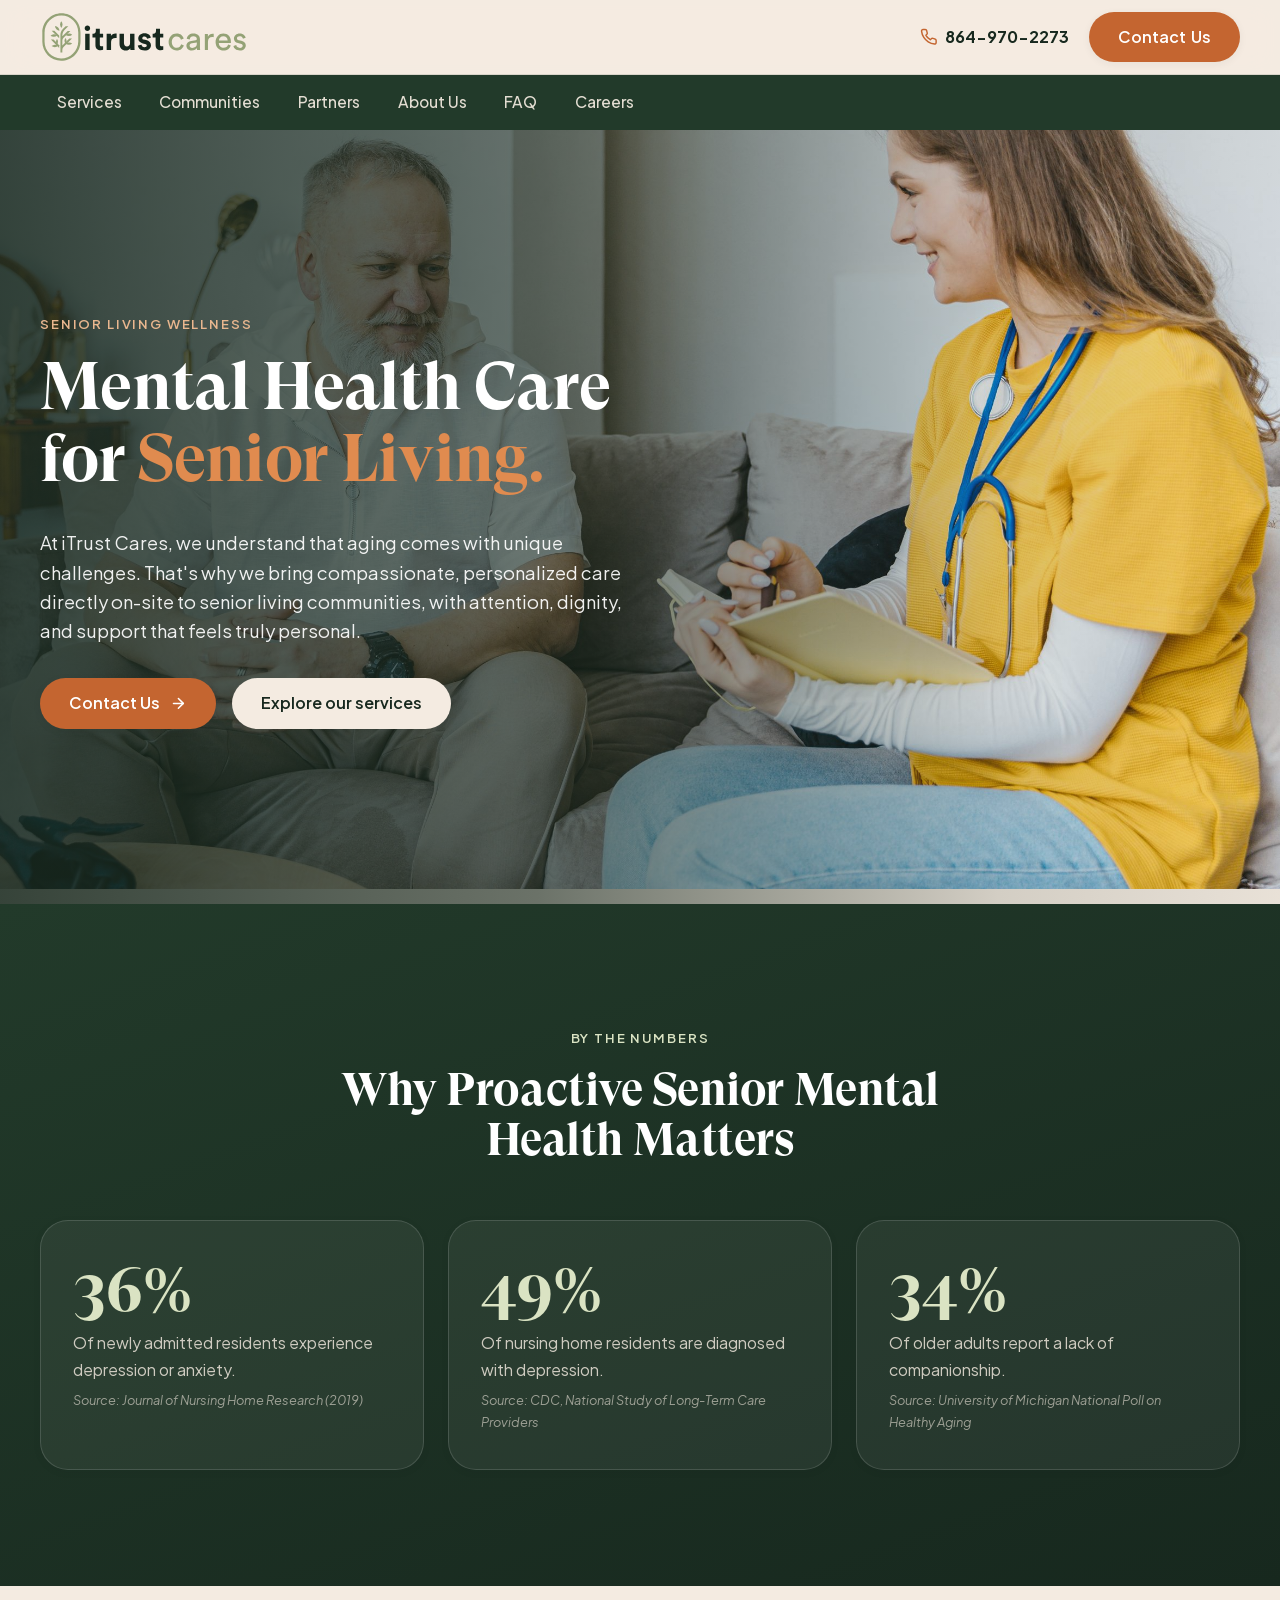
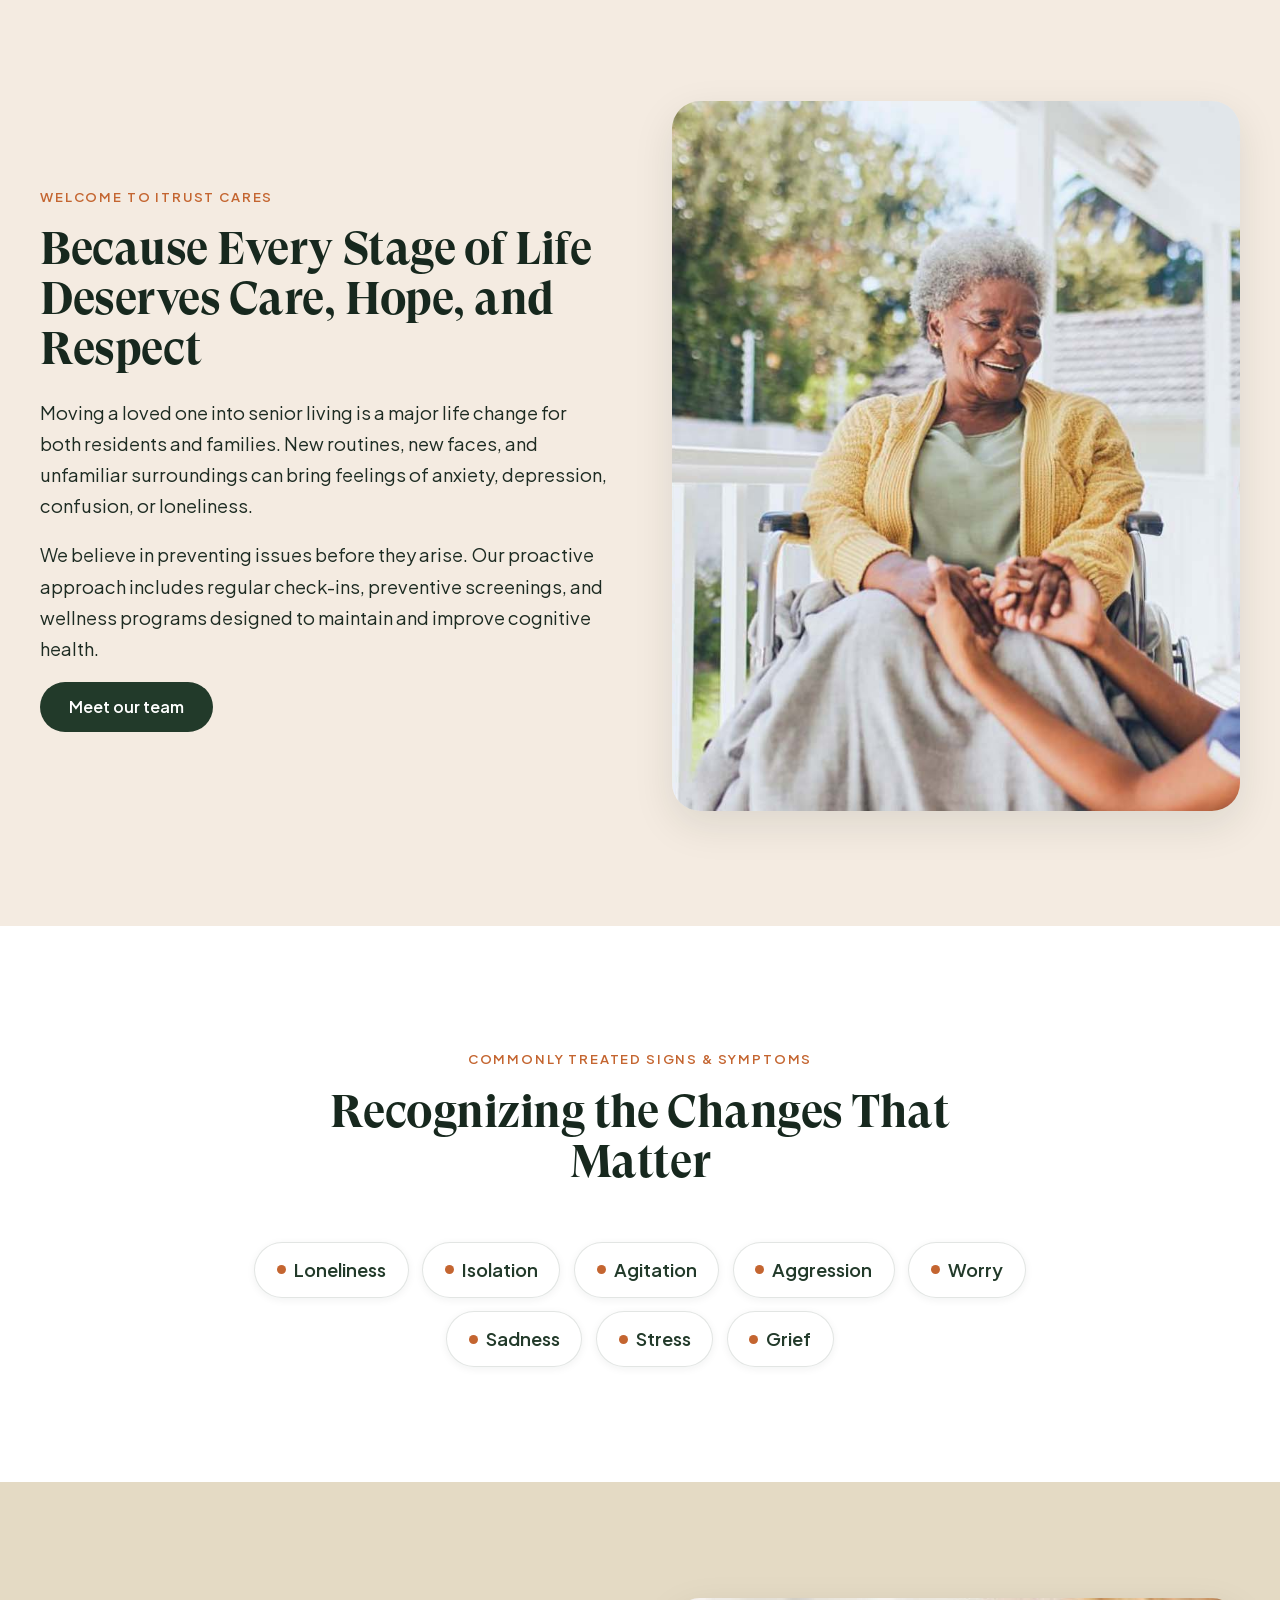
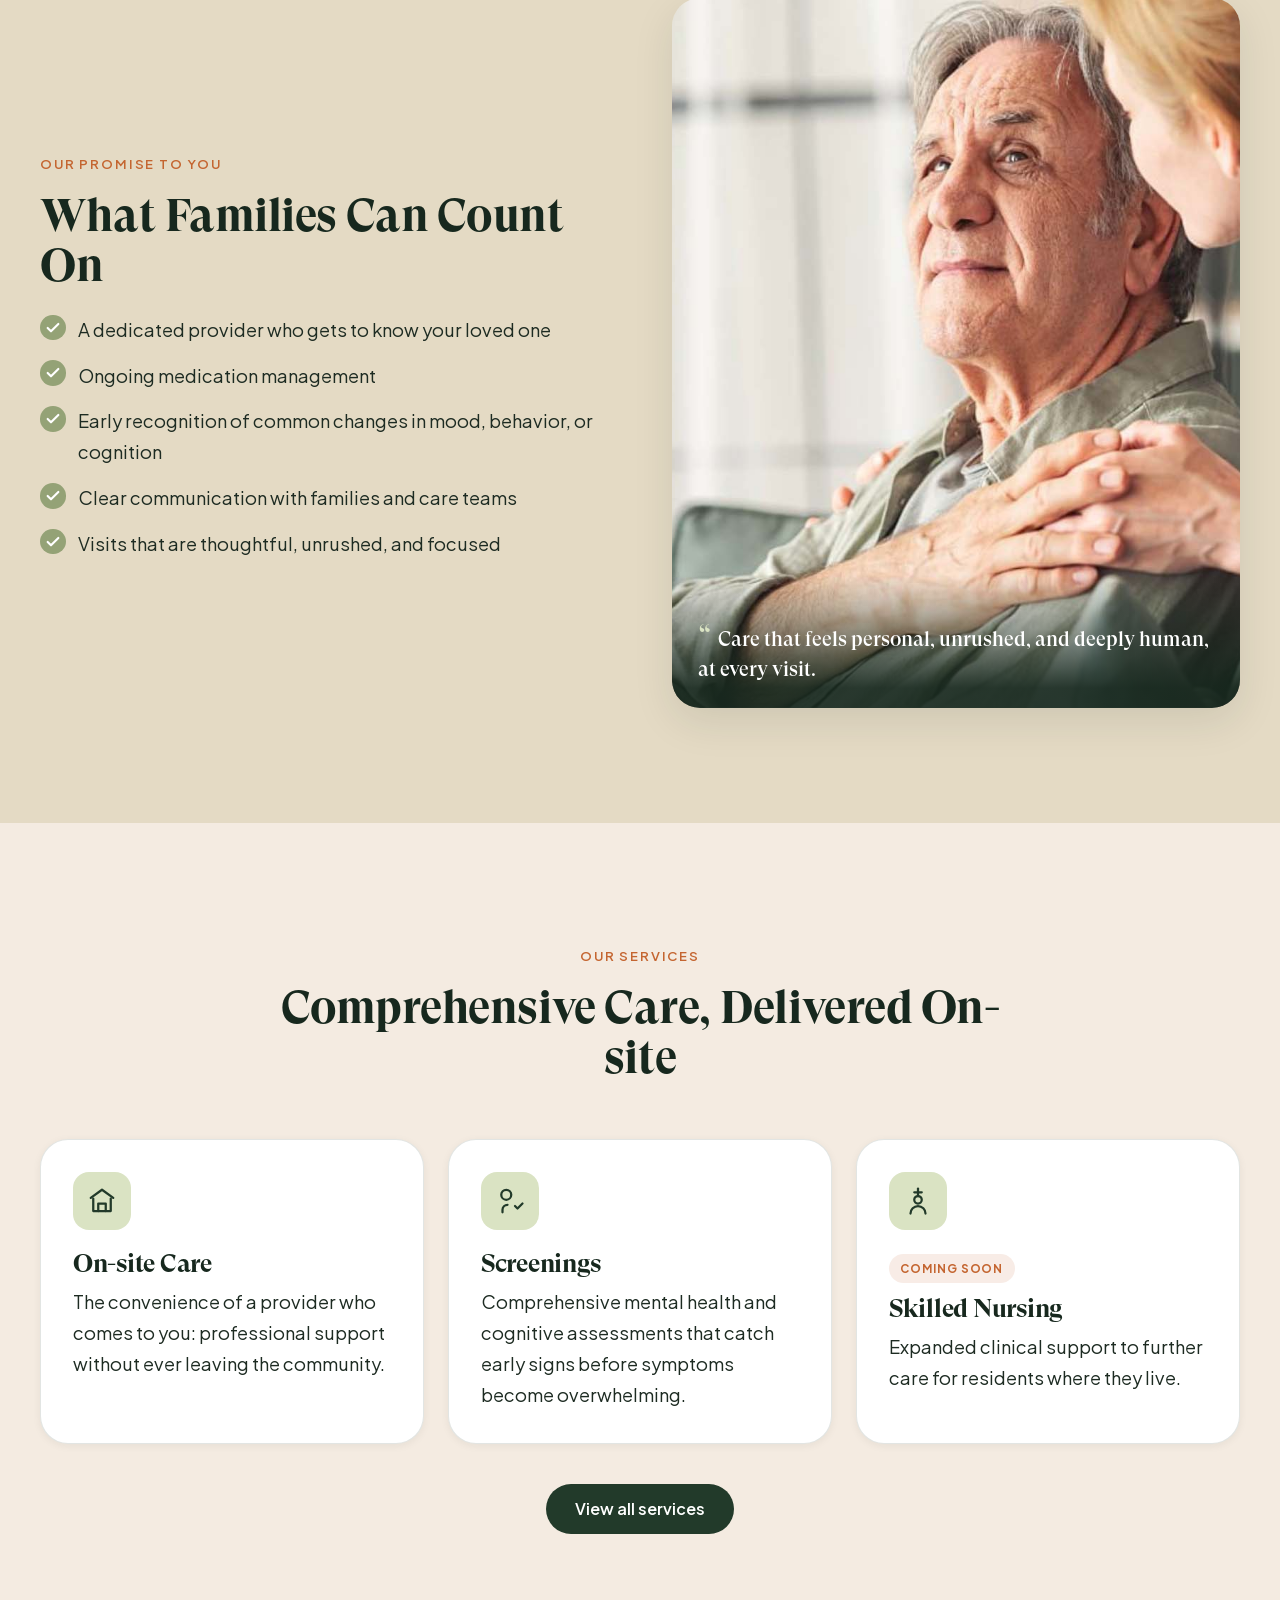
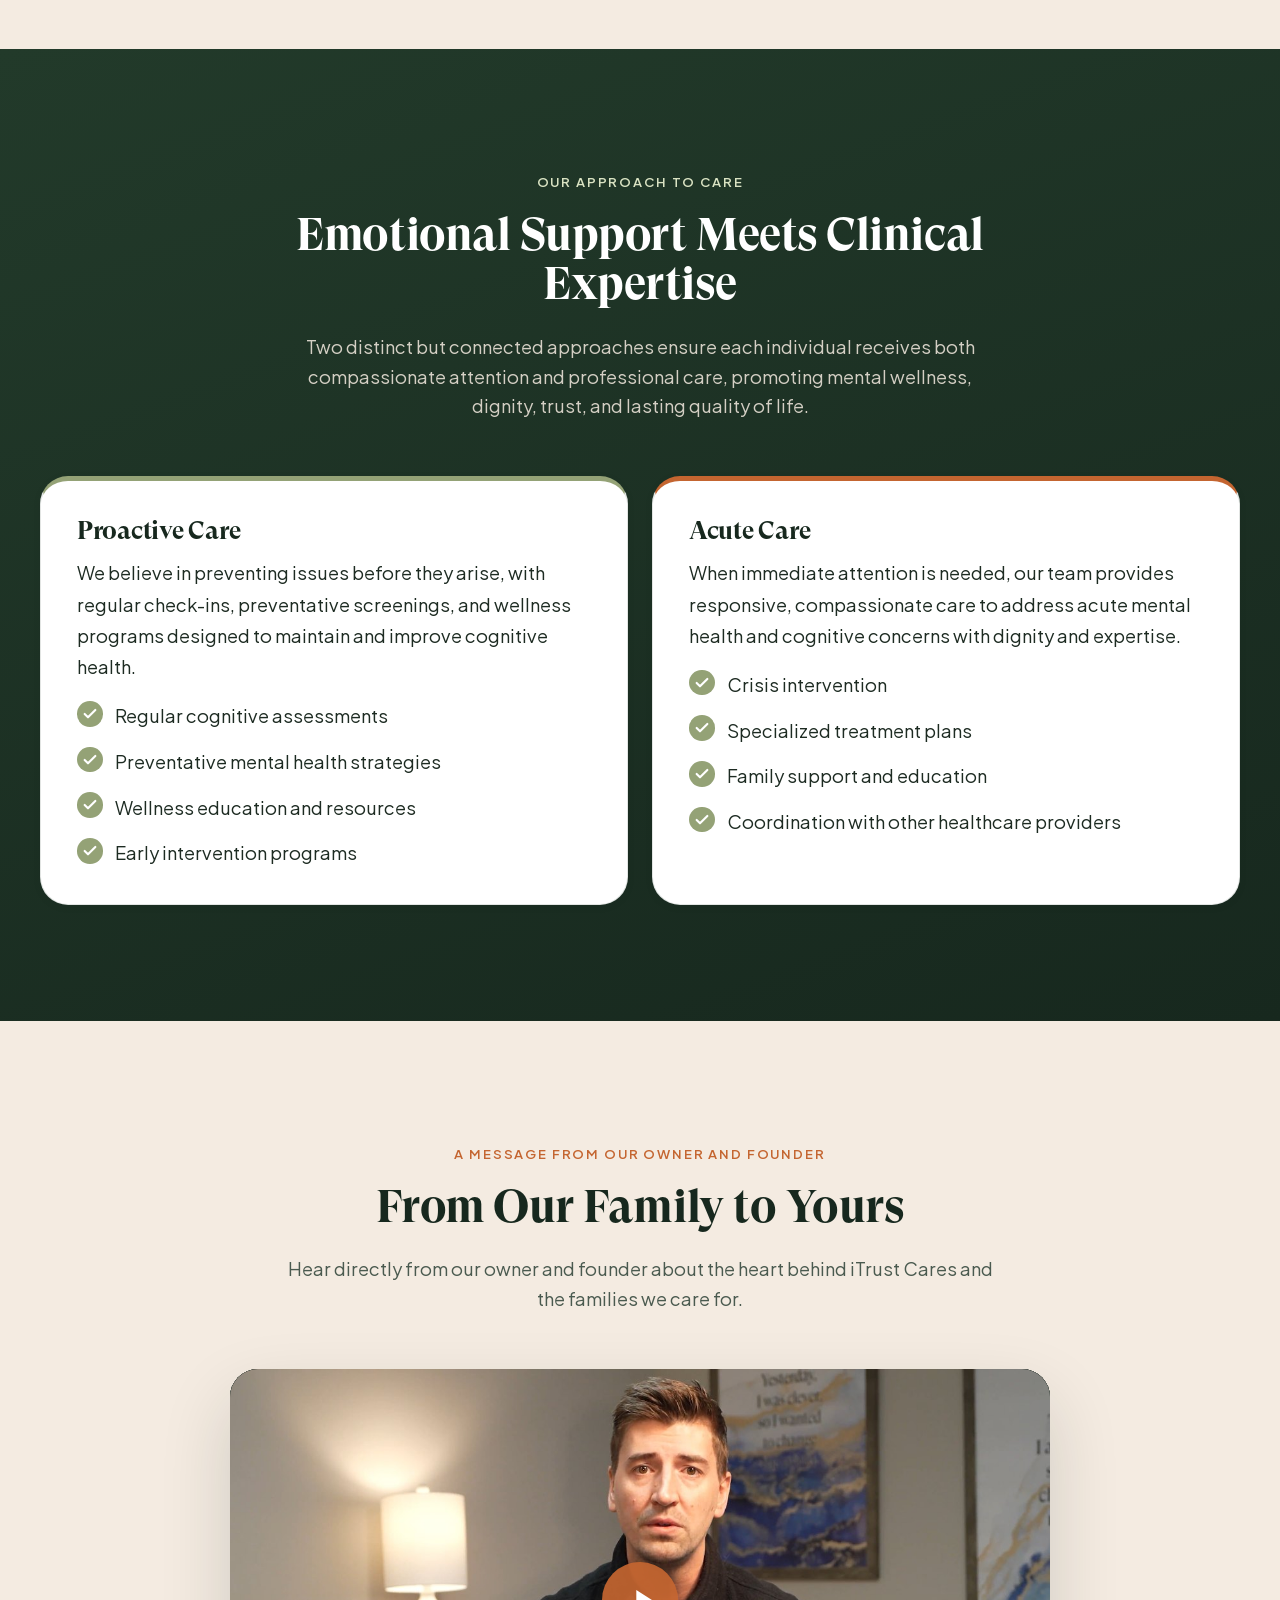
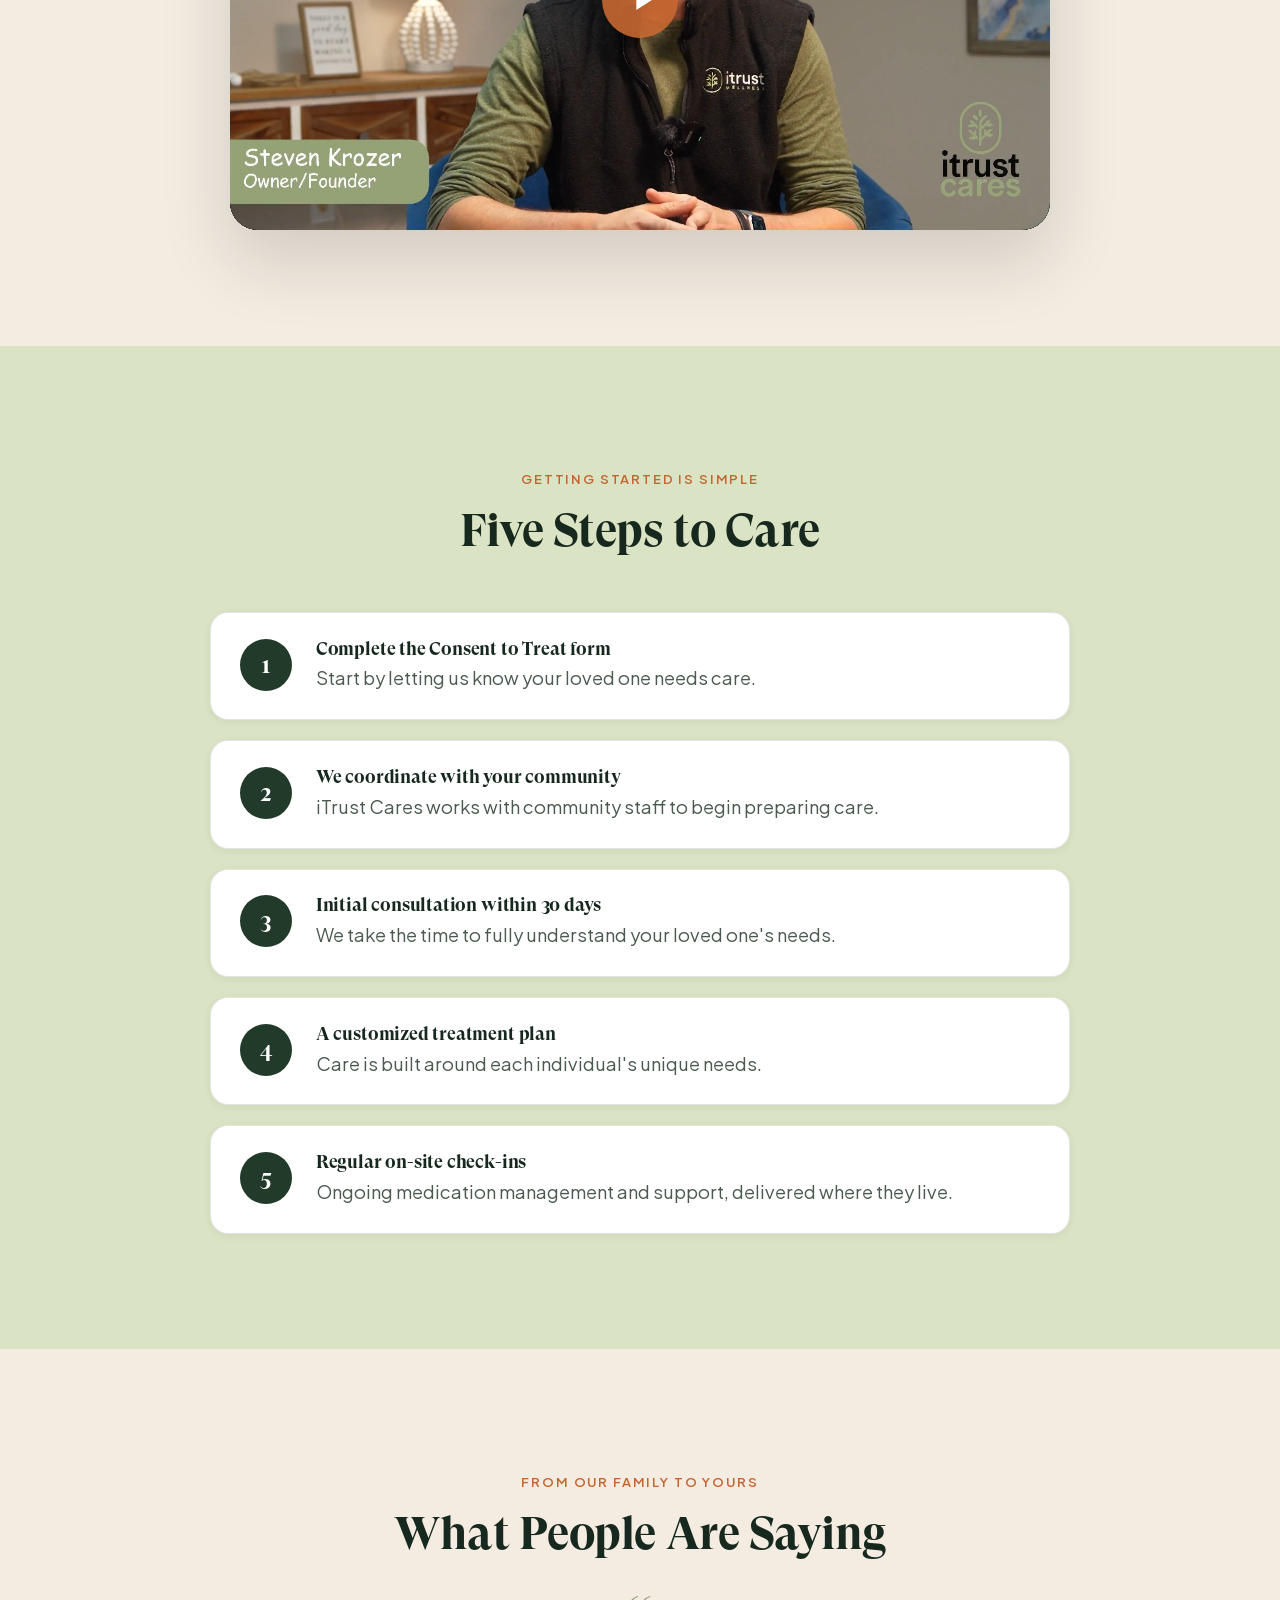
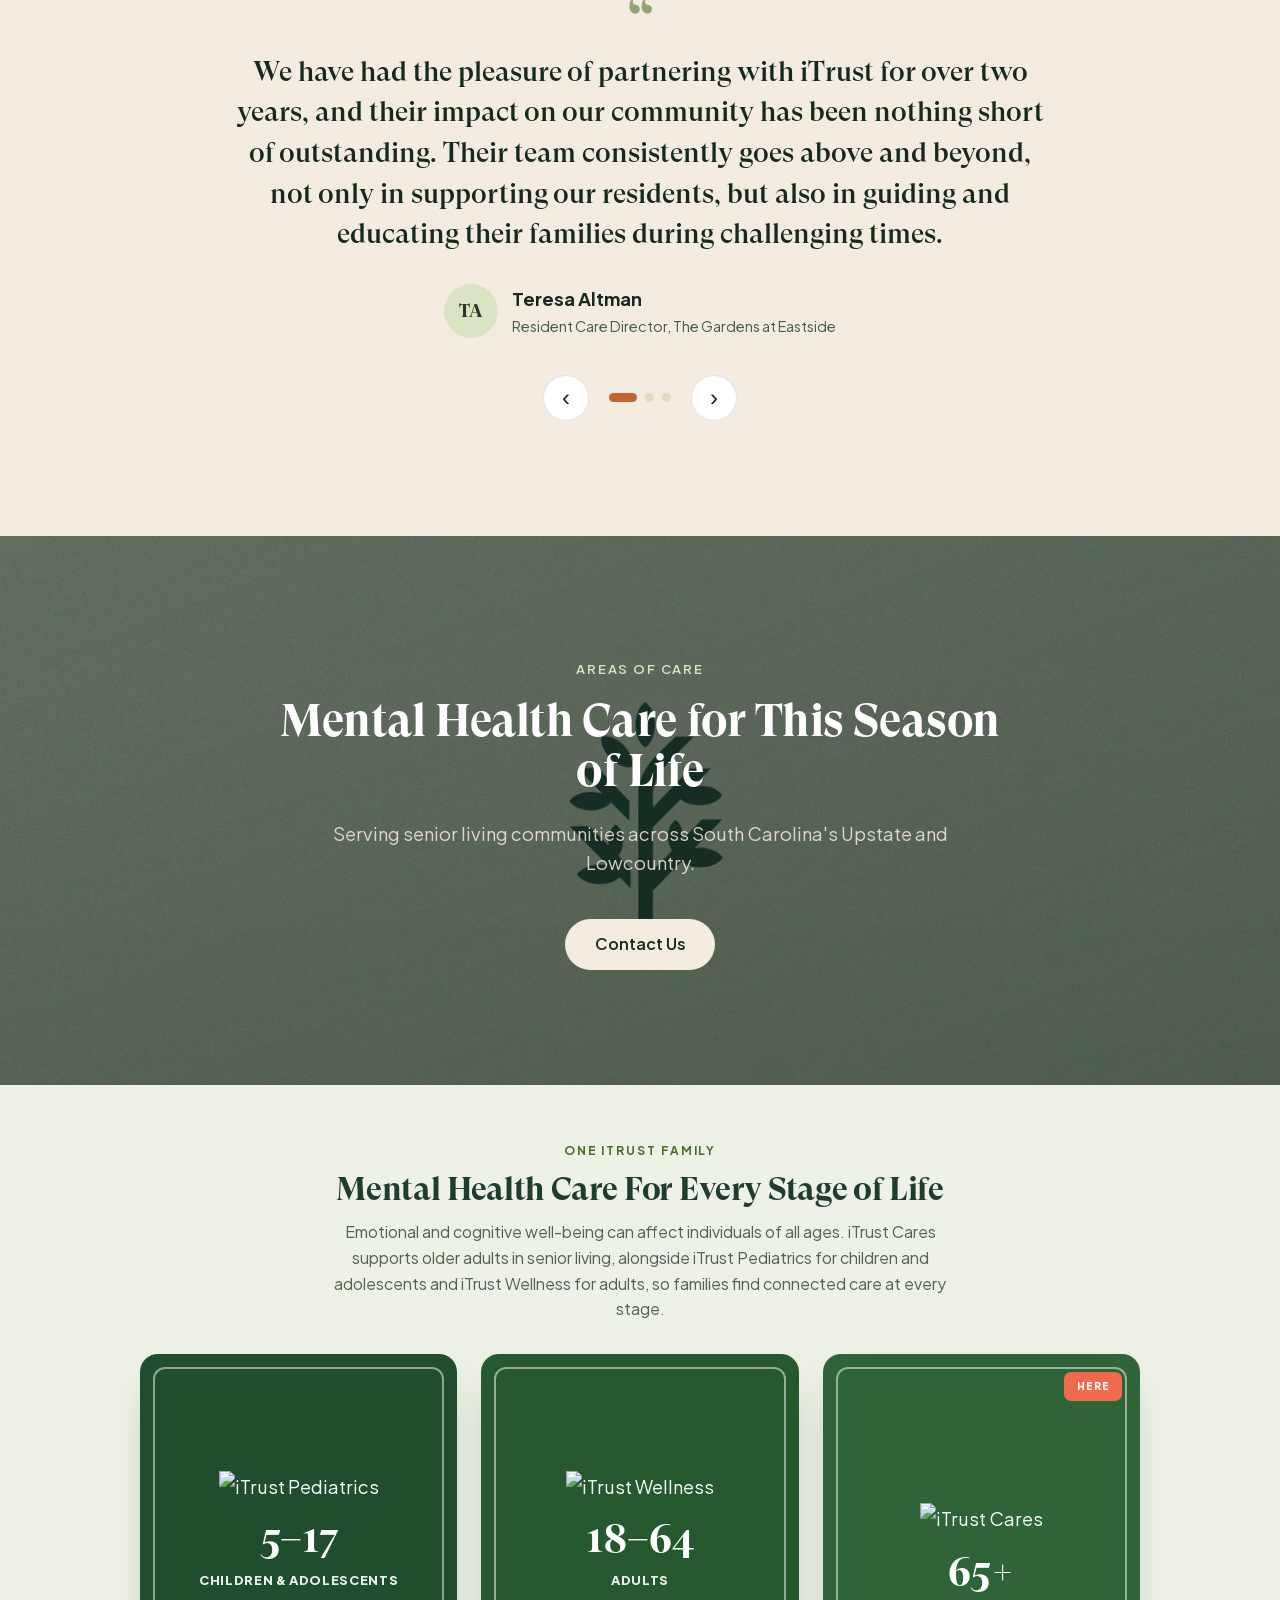
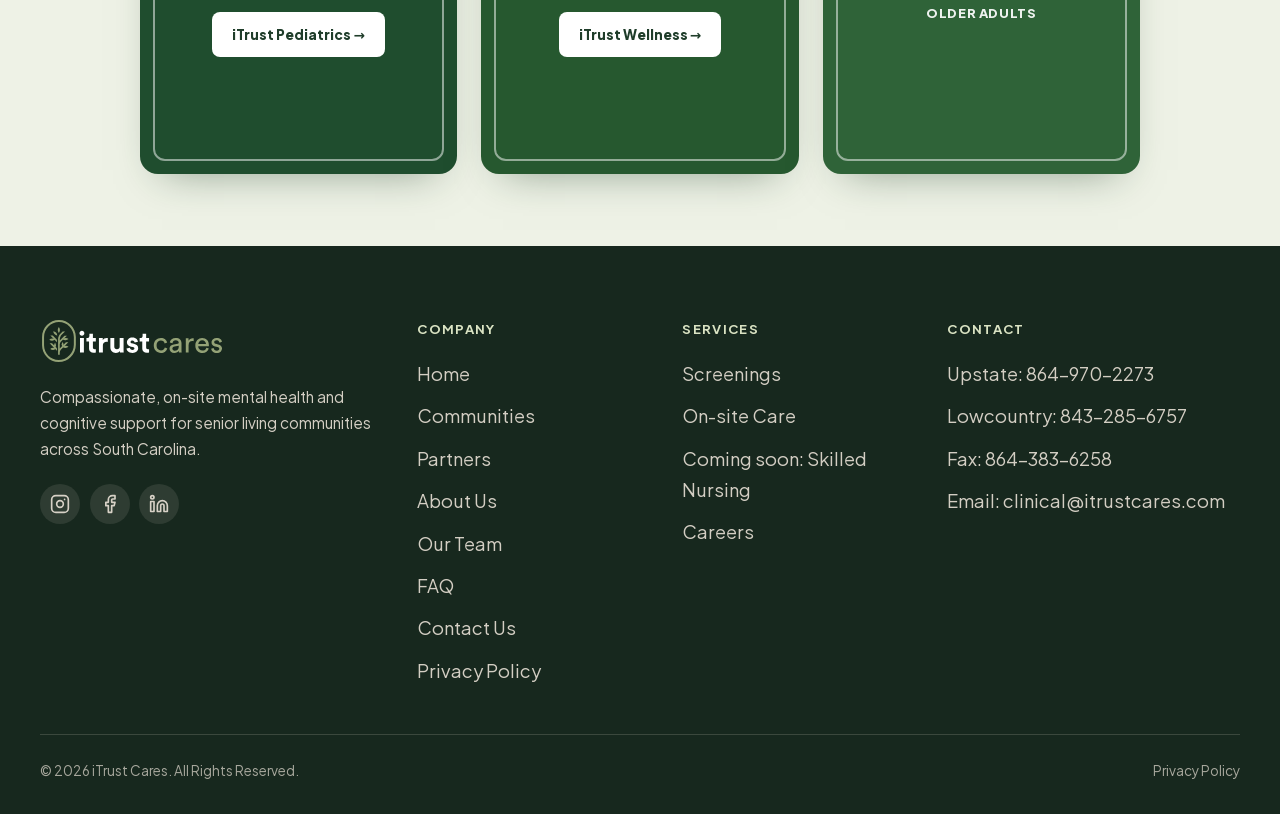
==== commit 69de6924: "Framed stamps: colored dark-bg logos + deeper blocks (match Pediatrics) Co-Authored-By: Claude Opus " ====
--- a/index.html
+++ b/index.html
@@ -383,11 +383,11 @@
     .itf-lead{max-width:60ch;margin:0 auto 2rem;color:#54614e;font-size:1rem;line-height:1.6}
     .itf-grid{display:grid;grid-template-columns:repeat(3,1fr);gap:24px;max-width:1000px;margin:0 auto}
     .itf-stamp{position:relative;border-radius:18px;min-height:420px;padding:32px 22px;color:#fff;display:flex;flex-direction:column;align-items:center;justify-content:center;text-align:center;gap:12px;text-decoration:none;box-shadow:0 18px 40px -22px rgba(23,58,34,.5);transition:transform .3s,box-shadow .3s;overflow:hidden;background:#1f4d2e}
-    .itf-stamp.well{background:#3f7d4c}.itf-stamp.cares{background:#7d8a4a}
+    .itf-stamp.well{background:#26582f}.itf-stamp.cares{background:#2f6338}
     .itf-stamp::before{content:"";position:absolute;inset:13px;border:2.5px solid rgba(255,255,255,.5);border-radius:12px;pointer-events:none;transition:inset .3s}
     a.itf-stamp:hover{transform:translateY(-6px);box-shadow:0 34px 64px -26px rgba(23,58,34,.62)}
     a.itf-stamp:hover::before{inset:9px}
-    .itf-logo{max-height:52px;max-width:170px;width:auto;height:auto;object-fit:contain;filter:brightness(0) invert(1);display:block;margin-bottom:4px}
+    .itf-logo{max-height:52px;max-width:170px;width:auto;height:auto;object-fit:contain;display:block;margin-bottom:4px}
     .itf-here{position:absolute;top:18px;right:18px;font-size:.62rem;font-weight:800;text-transform:uppercase;letter-spacing:.12em;color:#fff;background:#ee6c4d;padding:6px 13px;border-radius:7px}
     .itf-age{font-family:"GT Super Display","Fraunces",Georgia,serif;font-weight:700;font-size:2.5rem;line-height:1}
     .itf-stage{font-weight:800;letter-spacing:.05em;text-transform:uppercase;font-size:.8rem;opacity:.92}
@@ -399,9 +399,9 @@
       <h2 class="itf-h">Mental Health Care For Every Stage of Life</h2>
       <p class="itf-lead">Emotional and cognitive well-being can affect individuals of all ages. iTrust Cares supports older adults in senior living, alongside iTrust Pediatrics for children and adolescents and iTrust Wellness for adults, so families find connected care at every stage.</p>
       <div class="itf-grid">
-        <a class="itf-stamp" href="https://palace1997.github.io/iTrust-Pediatrics/" target="_blank" rel="noopener"><img class="itf-logo" src="https://palace1997.github.io/iTrust-Pediatrics/assets/logo/peds-horizontal.png" alt="iTrust Pediatrics"><div class="itf-age">5&ndash;17</div><div class="itf-stage">Children &amp; adolescents</div><span class="itf-cta">iTrust Pediatrics &rarr;</span></a>
-        <a class="itf-stamp well" href="https://palace1997.github.io/itrustwellness/" target="_blank" rel="noopener"><img class="itf-logo" src="https://palace1997.github.io/iTrust-Pediatrics/assets/logo/itrust-wellness.svg" alt="iTrust Wellness"><div class="itf-age">18&ndash;64</div><div class="itf-stage">Adults</div><span class="itf-cta">iTrust Wellness &rarr;</span></a>
-        <div class="itf-stamp cares"><span class="itf-here">Here</span><img class="itf-logo" src="https://palace1997.github.io/iTrust-Pediatrics/assets/logo/itrust-cares.svg" alt="iTrust Cares"><div class="itf-age">65+</div><div class="itf-stage">Older adults</div></div>
+        <a class="itf-stamp" href="https://palace1997.github.io/iTrust-Pediatrics/" target="_blank" rel="noopener"><img class="itf-logo" src="https://palace1997.github.io/iTrust-Pediatrics/assets/logo/HorizontalDARKBGPeds.png" alt="iTrust Pediatrics"><div class="itf-age">5&ndash;17</div><div class="itf-stage">Children &amp; adolescents</div><span class="itf-cta">iTrust Pediatrics &rarr;</span></a>
+        <a class="itf-stamp well" href="https://palace1997.github.io/itrustwellness/" target="_blank" rel="noopener"><img class="itf-logo" src="https://palace1997.github.io/iTrust-Pediatrics/assets/logo/itrust-wellness-dark.svg" alt="iTrust Wellness"><div class="itf-age">18&ndash;64</div><div class="itf-stage">Adults</div><span class="itf-cta">iTrust Wellness &rarr;</span></a>
+        <div class="itf-stamp cares"><span class="itf-here">Here</span><img class="itf-logo" src="https://palace1997.github.io/iTrust-Pediatrics/assets/logo/itrust-cares-dark.svg" alt="iTrust Cares"><div class="itf-age">65+</div><div class="itf-stage">Older adults</div></div>
       </div>
     </div>
   </section>
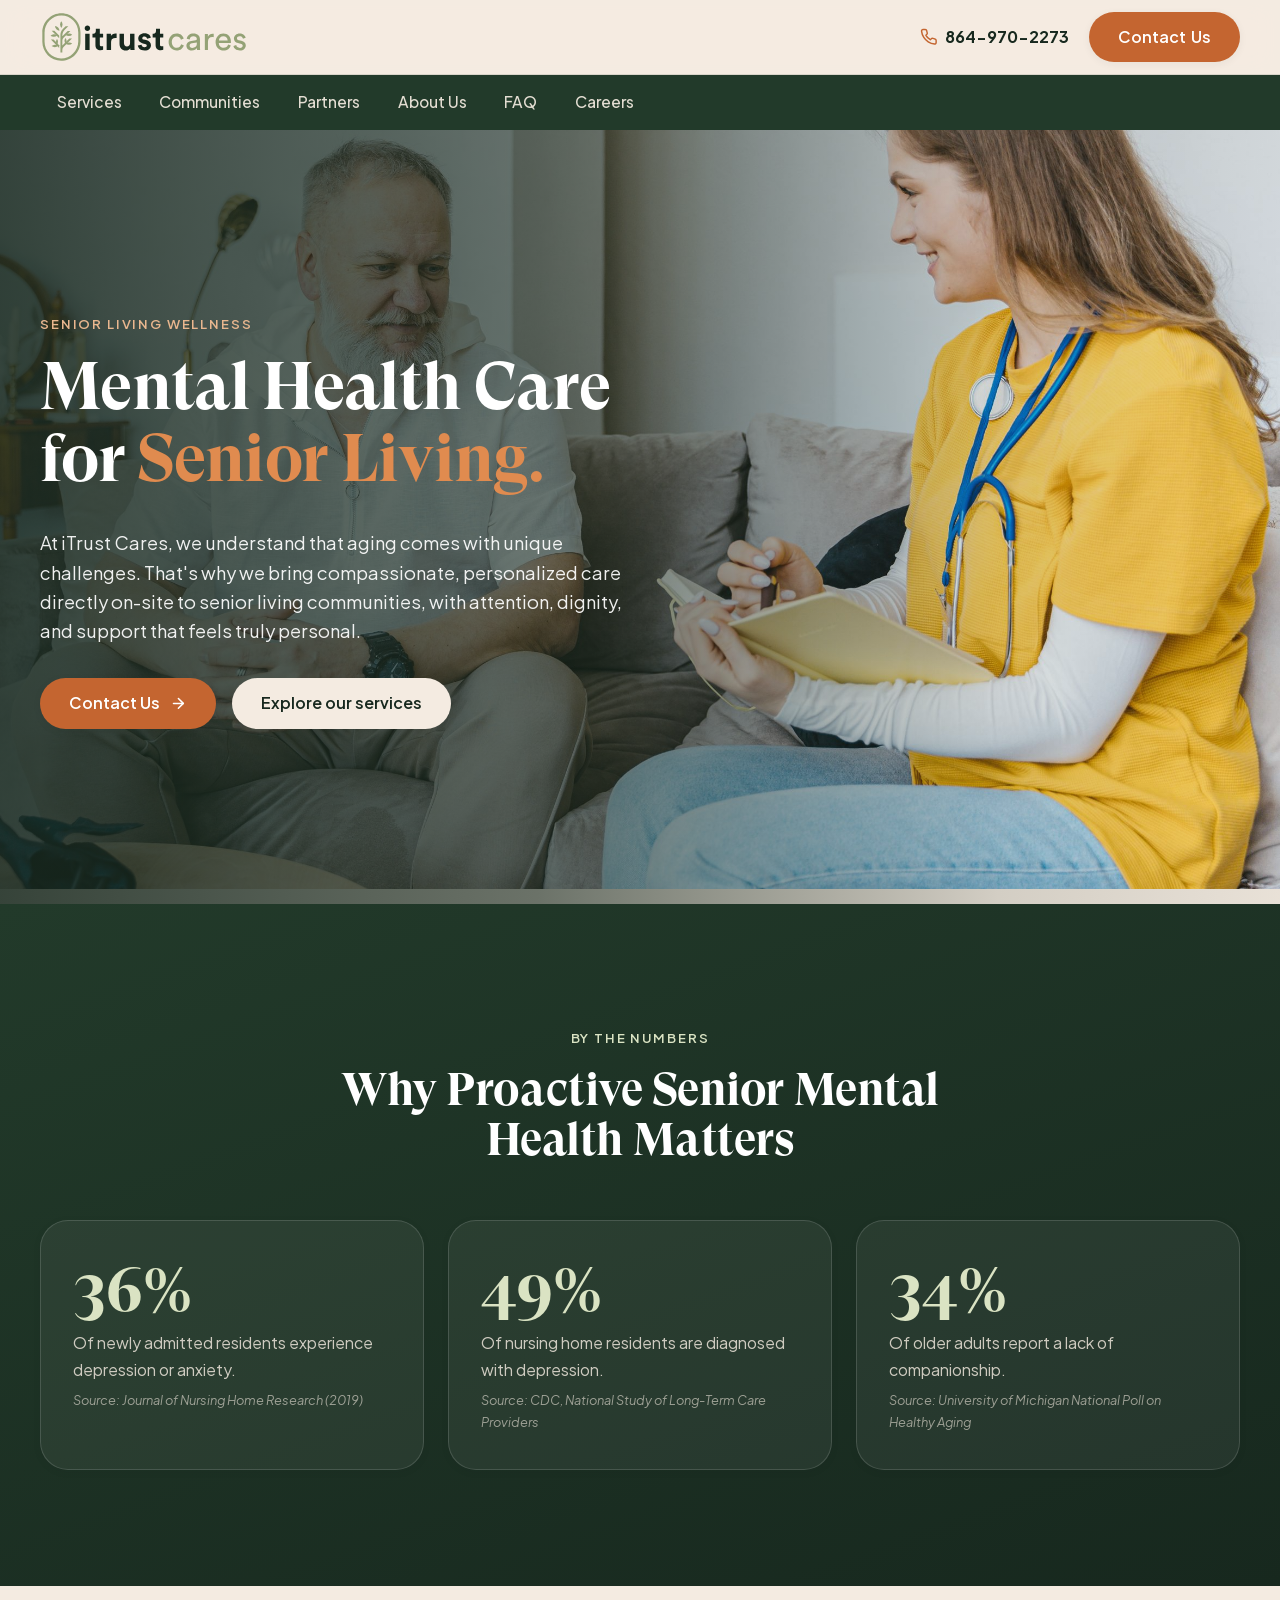
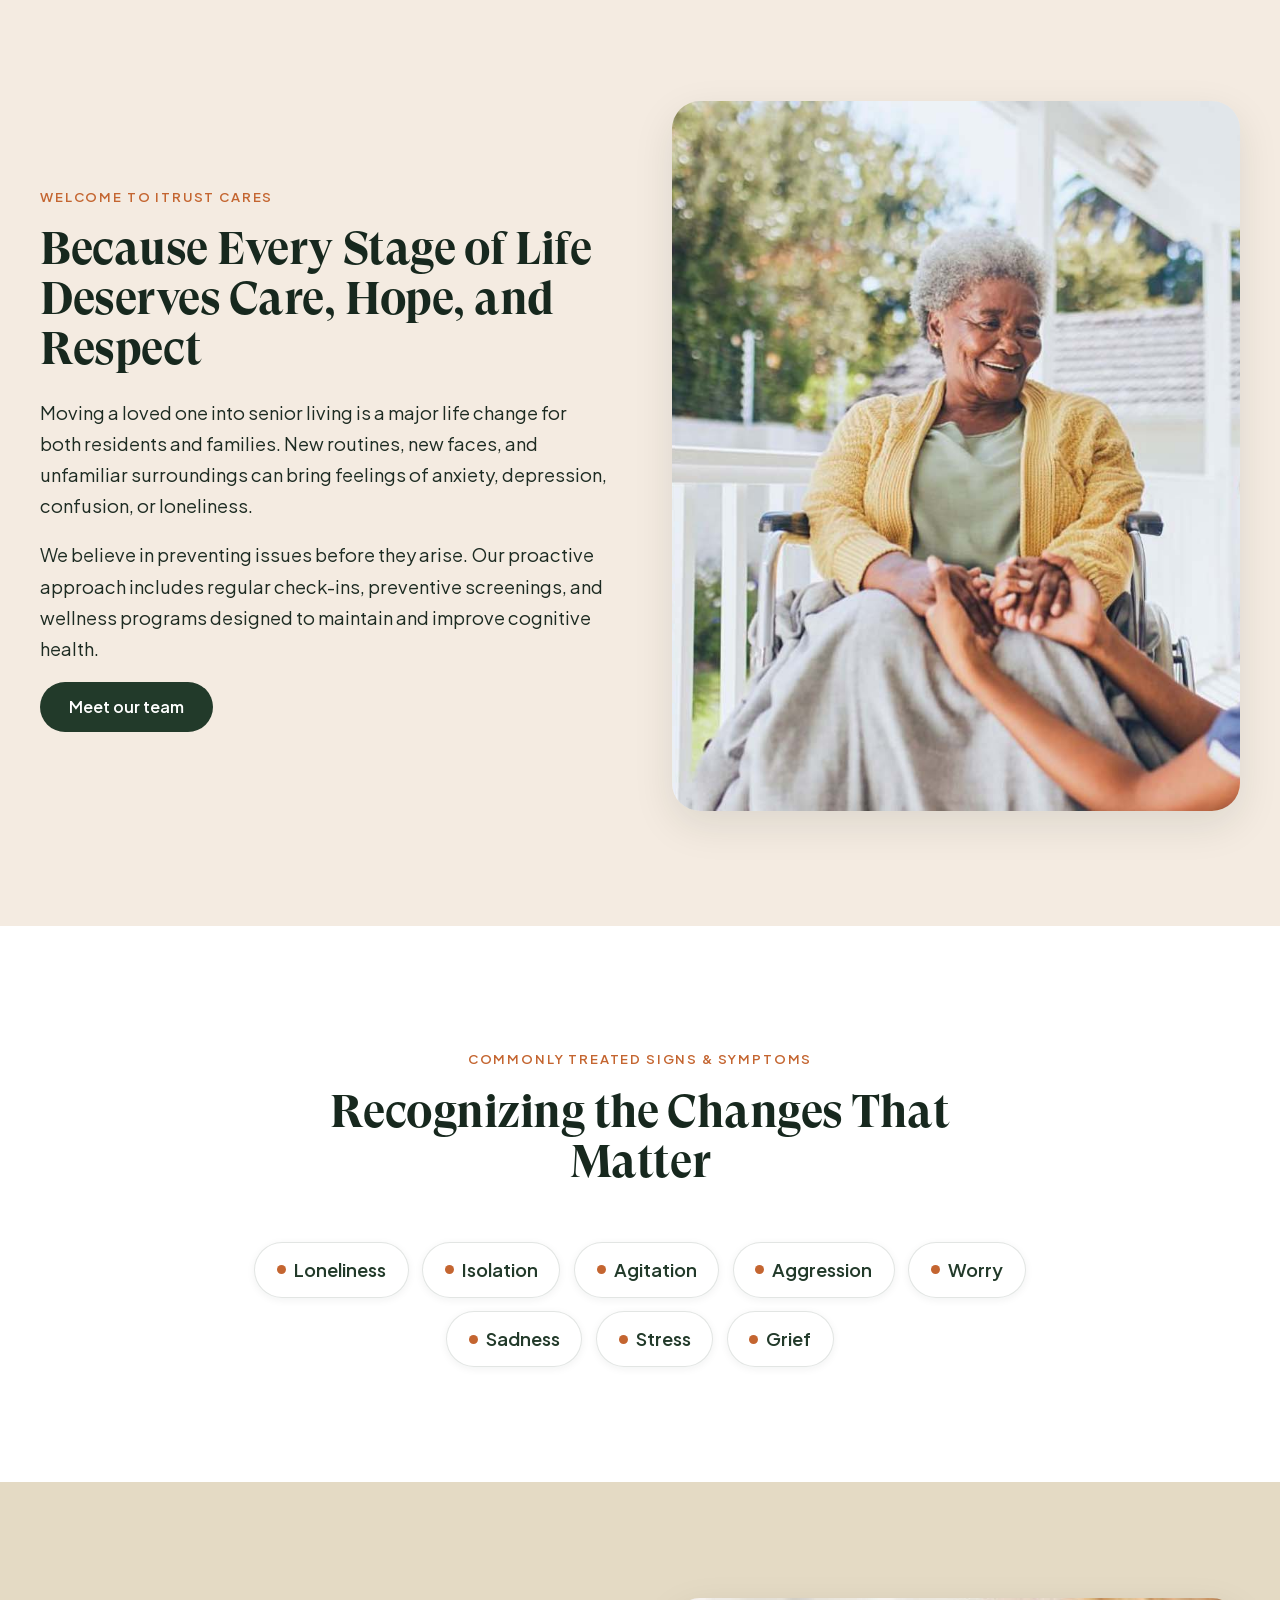
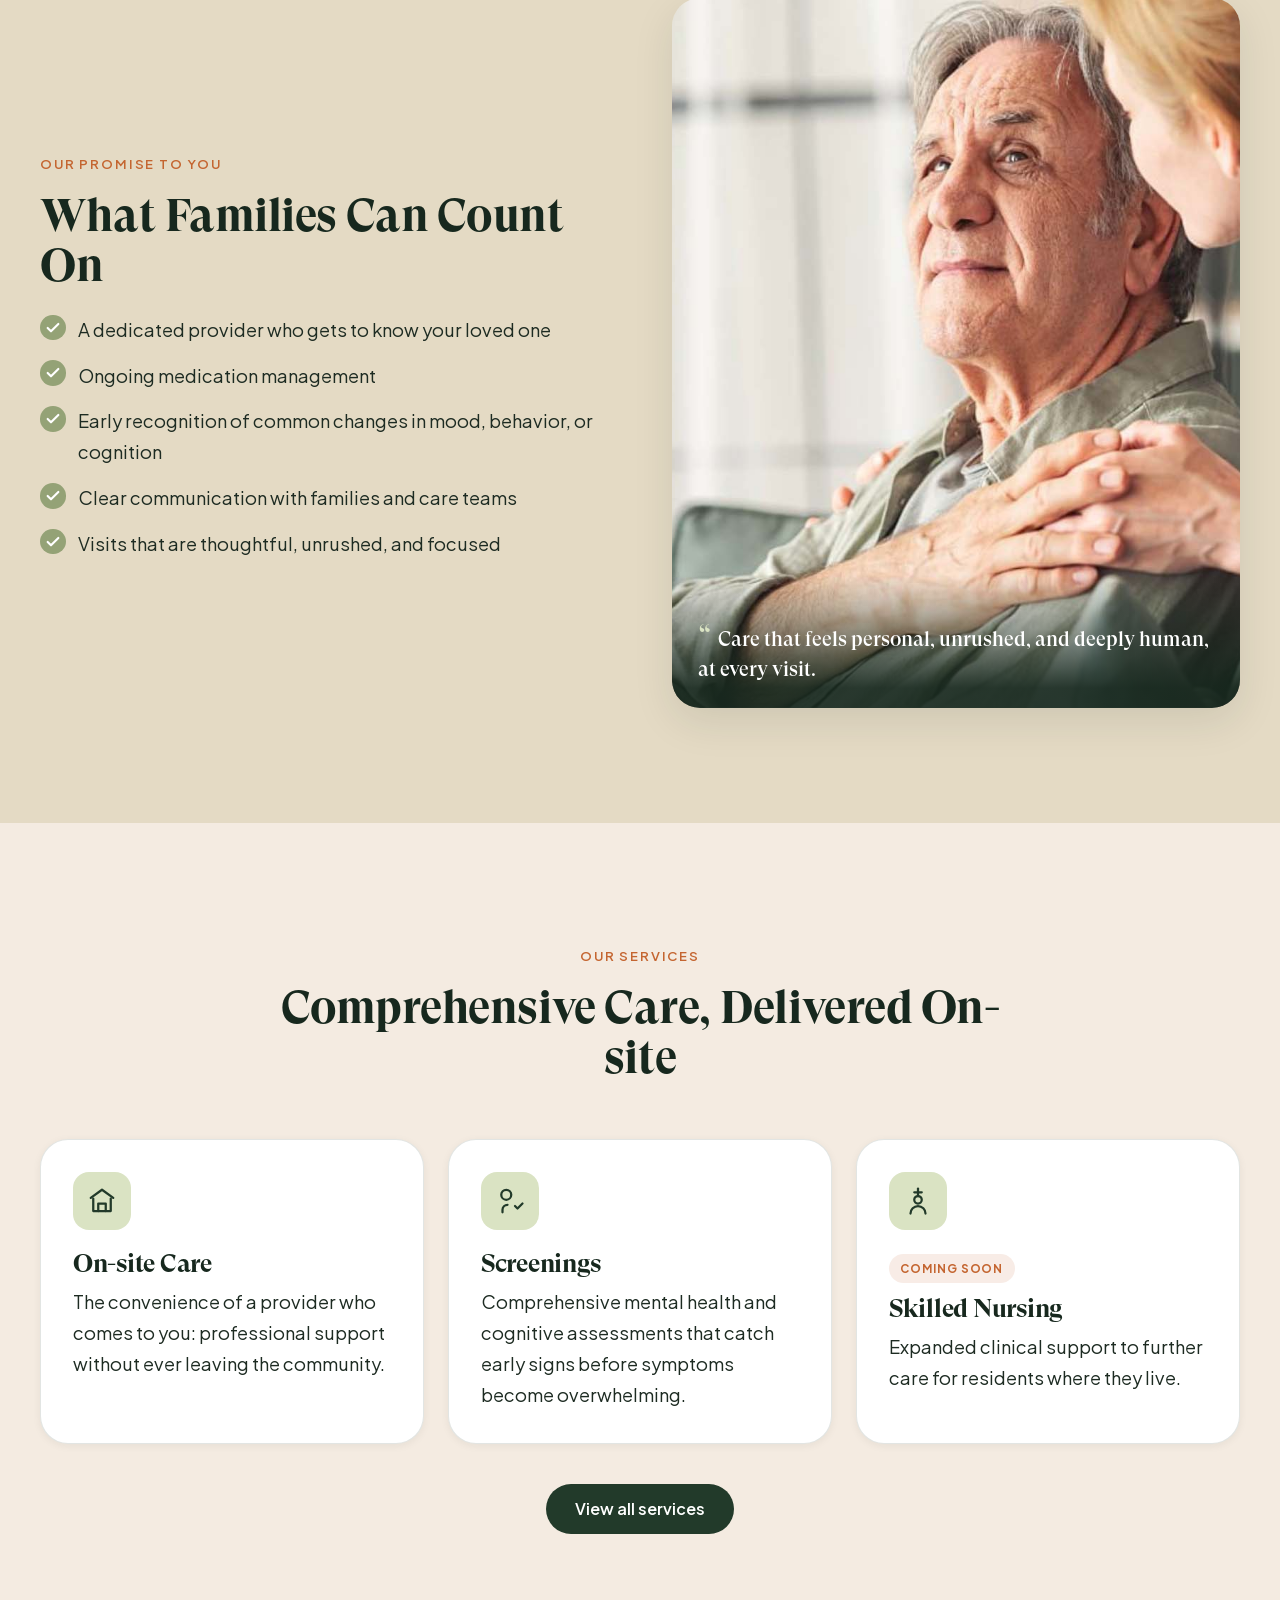
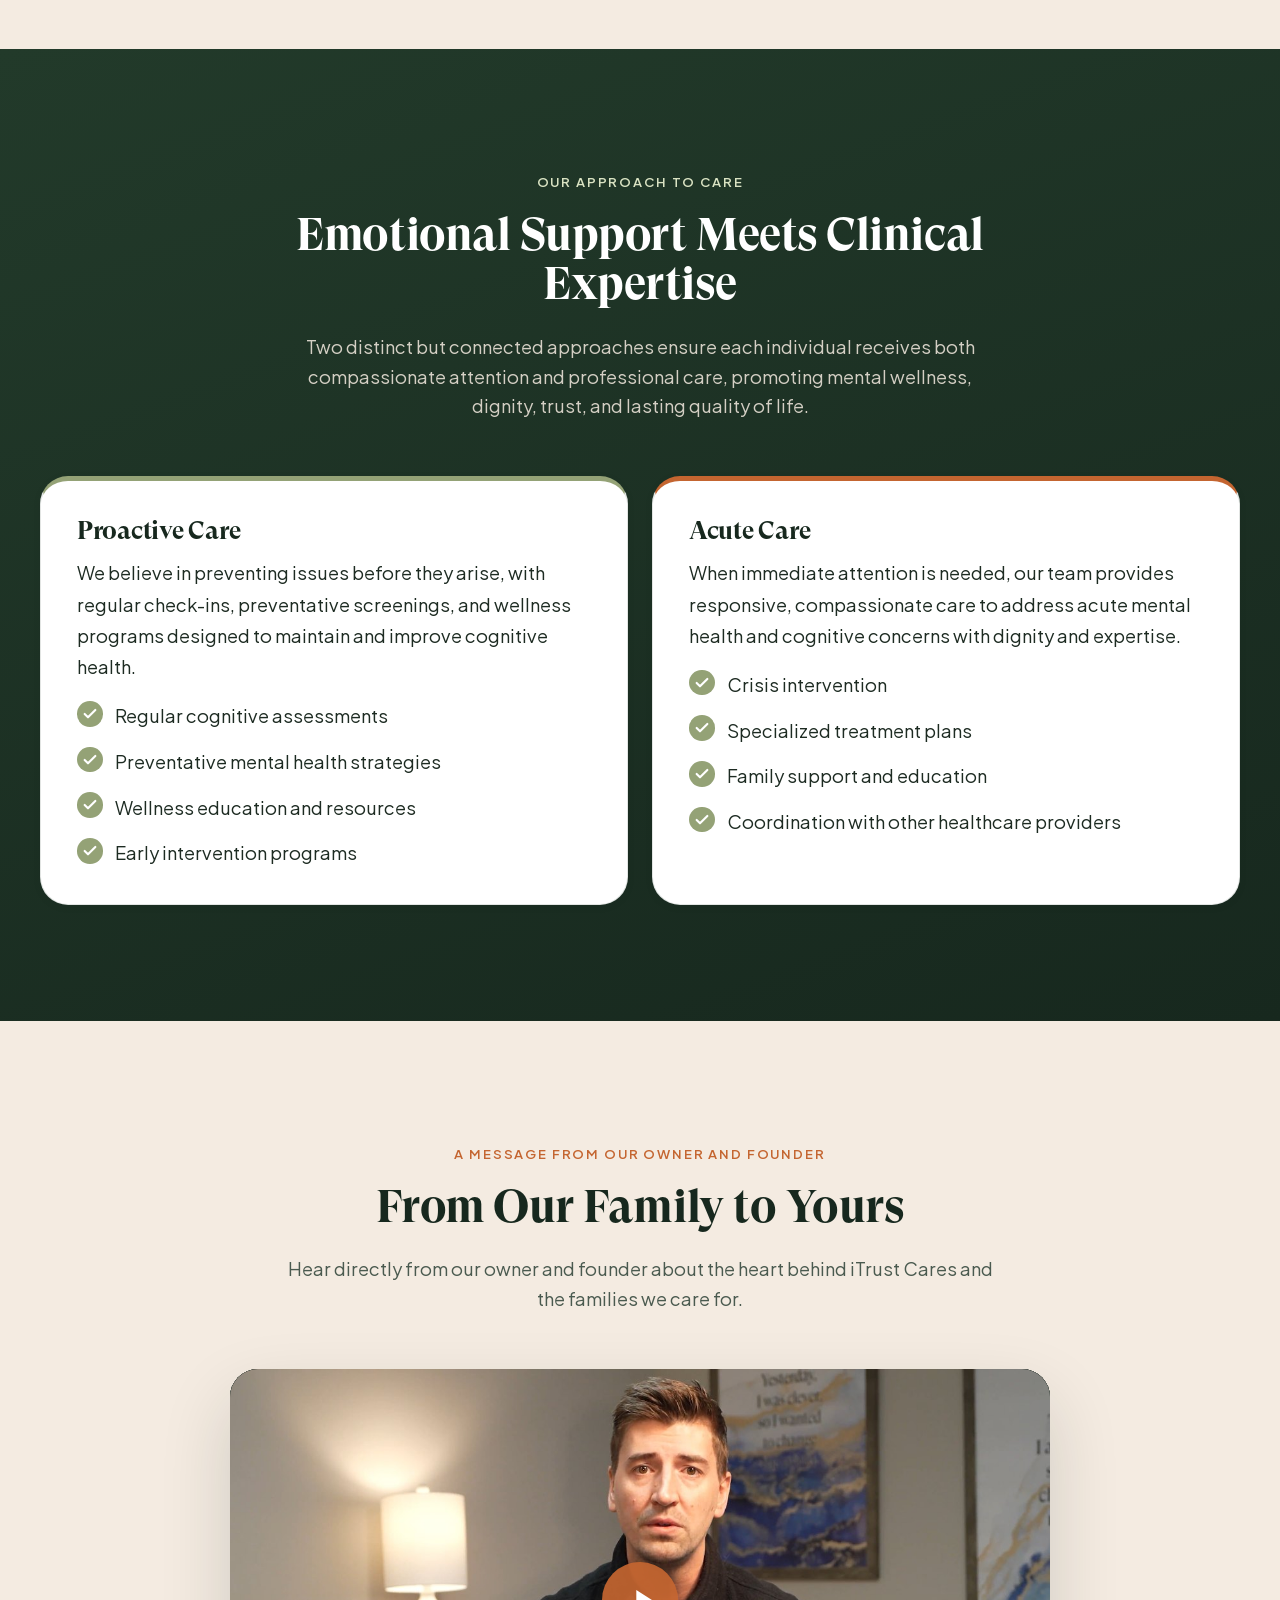
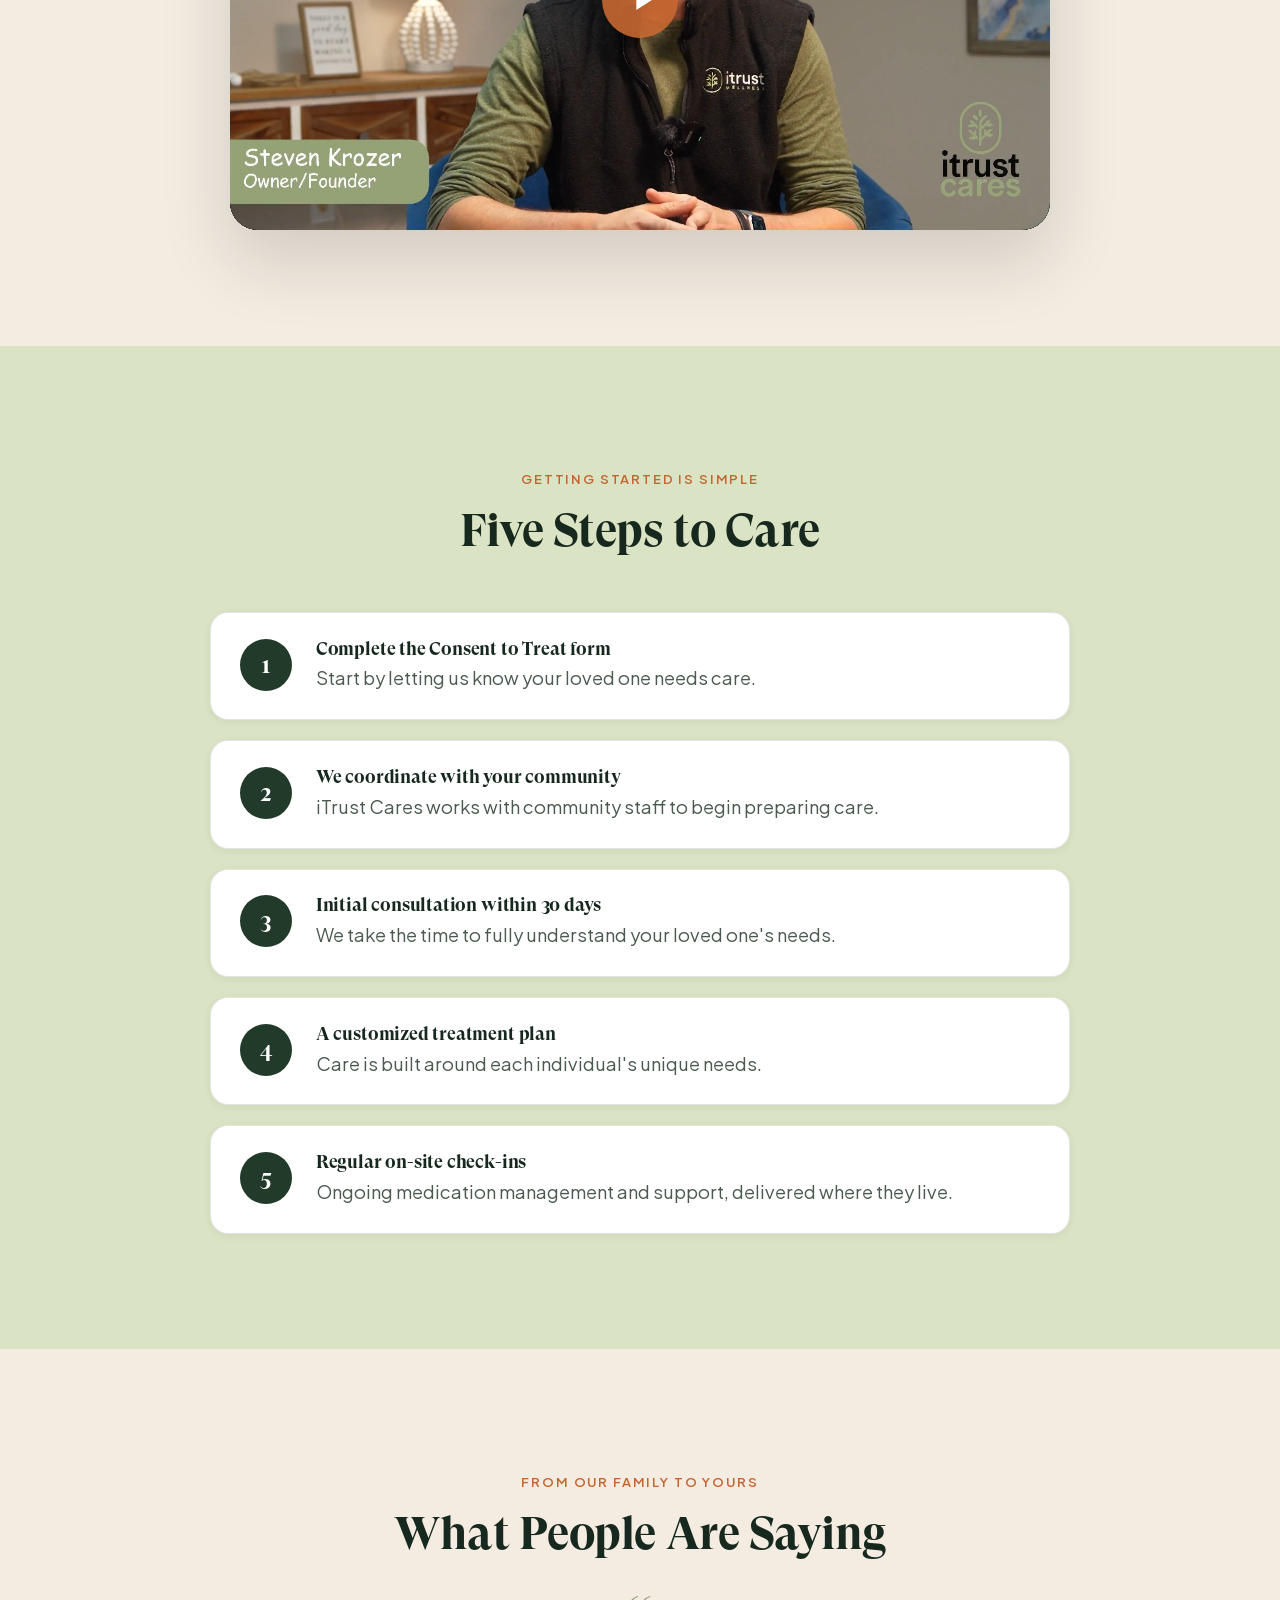
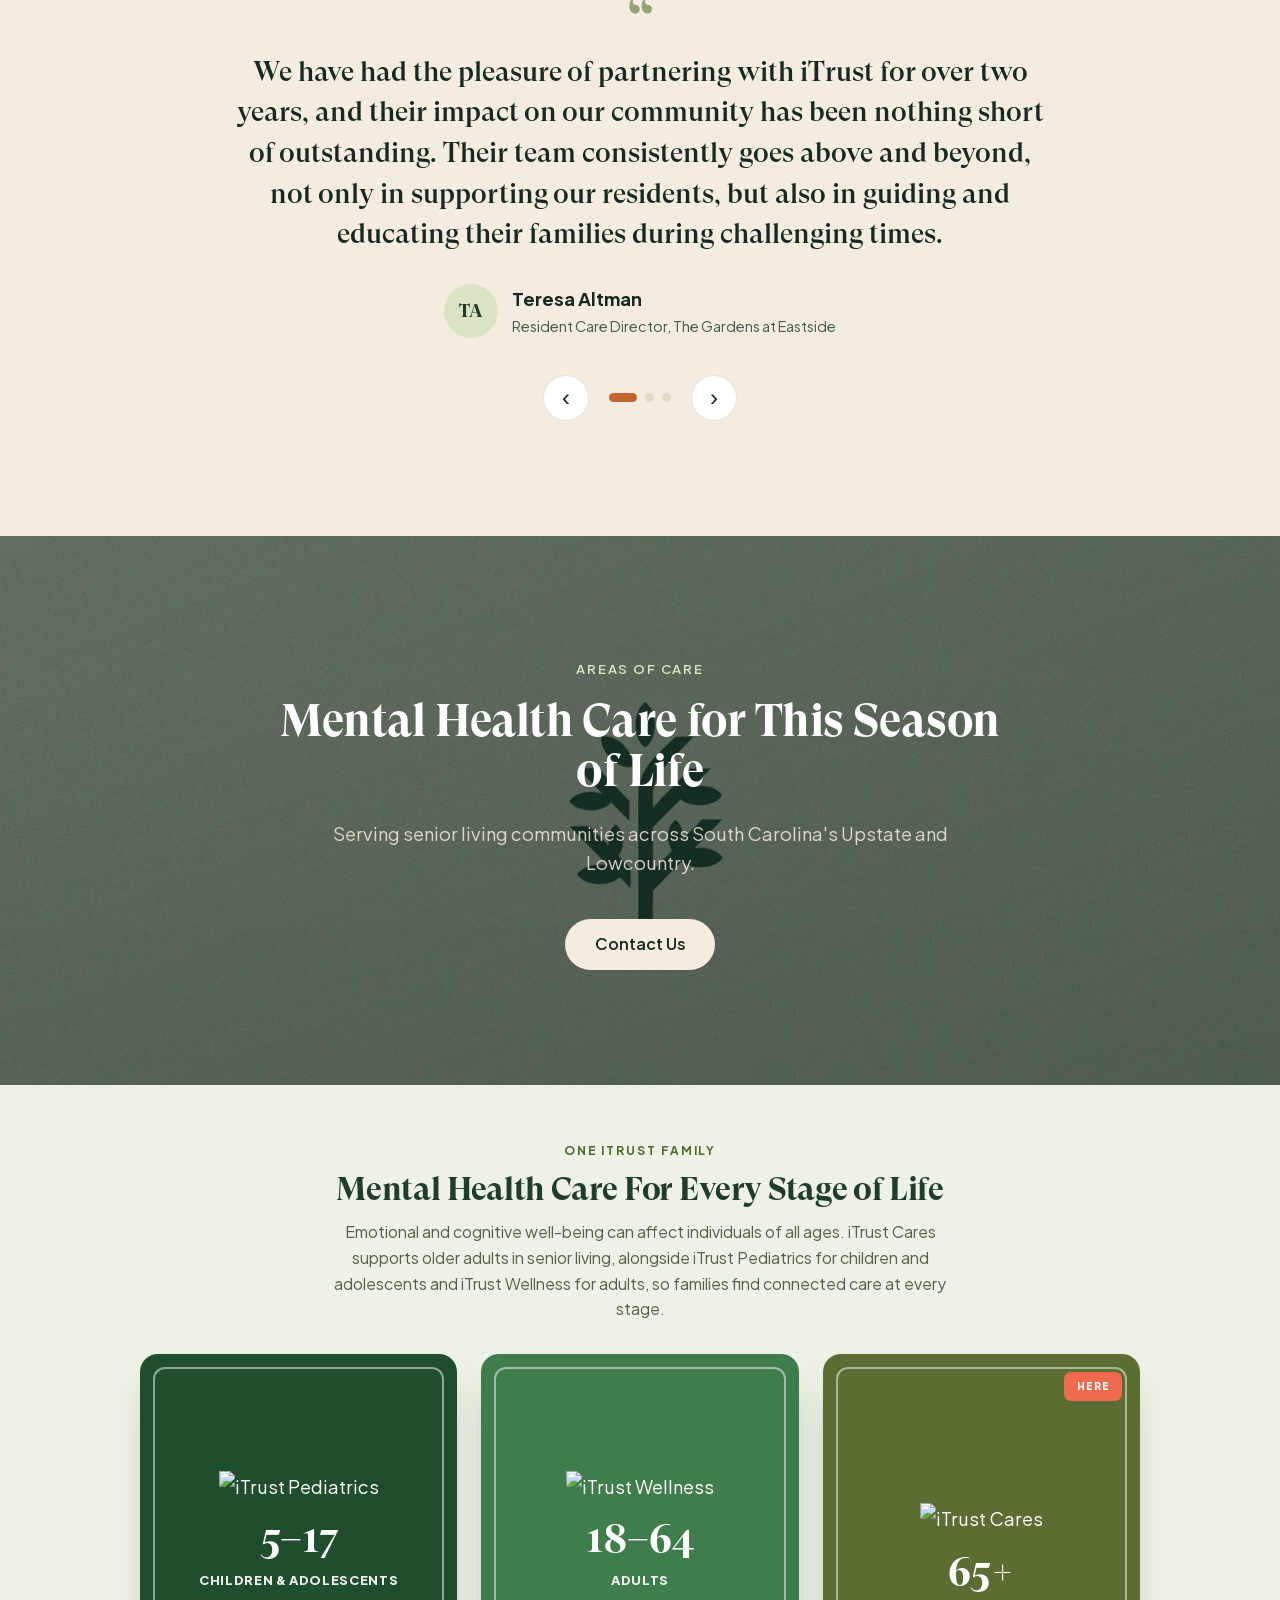
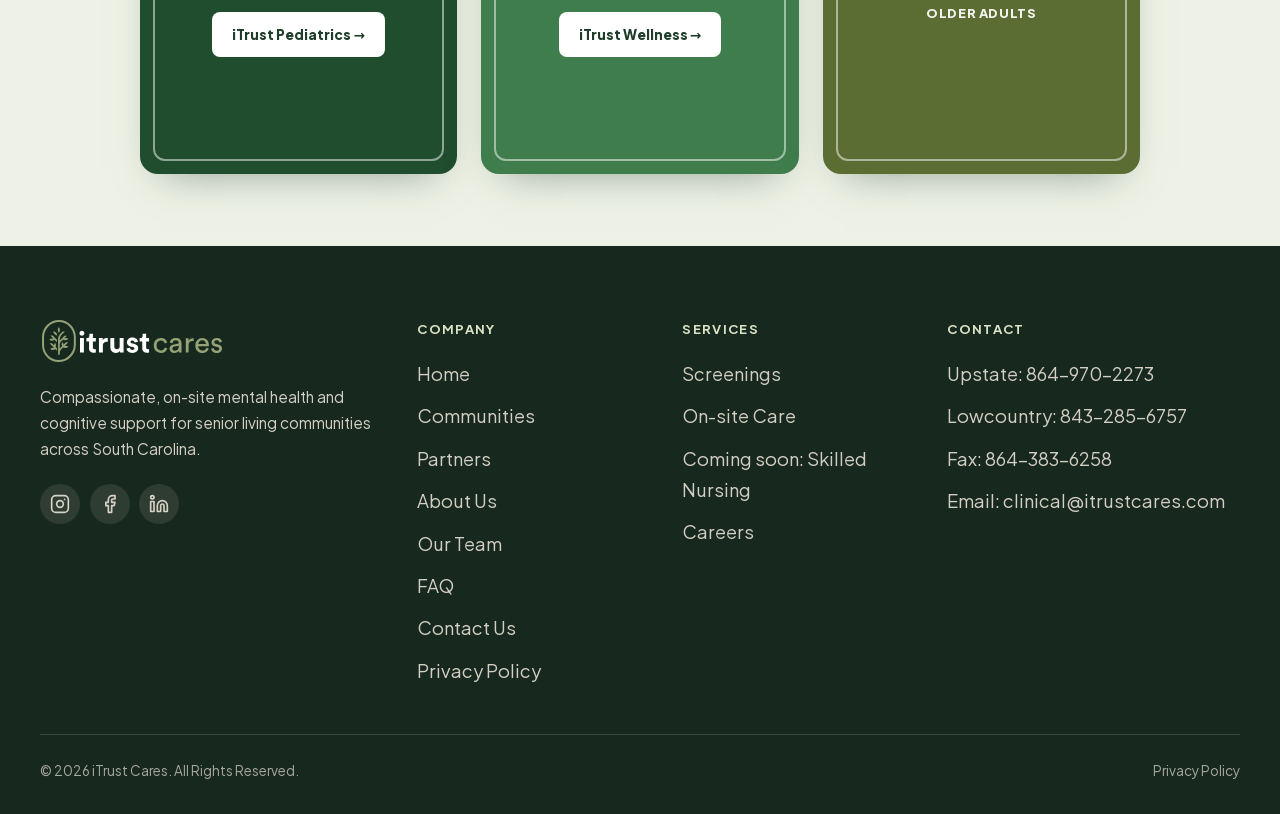
==== commit 43de98e4: "Framed stamps: distinct palette (green/green/olive) with colored logos Co-Authored-By: Claude Opus 4" ====
--- a/index.html
+++ b/index.html
@@ -383,7 +383,7 @@
     .itf-lead{max-width:60ch;margin:0 auto 2rem;color:#54614e;font-size:1rem;line-height:1.6}
     .itf-grid{display:grid;grid-template-columns:repeat(3,1fr);gap:24px;max-width:1000px;margin:0 auto}
     .itf-stamp{position:relative;border-radius:18px;min-height:420px;padding:32px 22px;color:#fff;display:flex;flex-direction:column;align-items:center;justify-content:center;text-align:center;gap:12px;text-decoration:none;box-shadow:0 18px 40px -22px rgba(23,58,34,.5);transition:transform .3s,box-shadow .3s;overflow:hidden;background:#1f4d2e}
-    .itf-stamp.well{background:#26582f}.itf-stamp.cares{background:#2f6338}
+    .itf-stamp.well{background:#3f7d4c}.itf-stamp.cares{background:#5c6d33}
     .itf-stamp::before{content:"";position:absolute;inset:13px;border:2.5px solid rgba(255,255,255,.5);border-radius:12px;pointer-events:none;transition:inset .3s}
     a.itf-stamp:hover{transform:translateY(-6px);box-shadow:0 34px 64px -26px rgba(23,58,34,.62)}
     a.itf-stamp:hover::before{inset:9px}
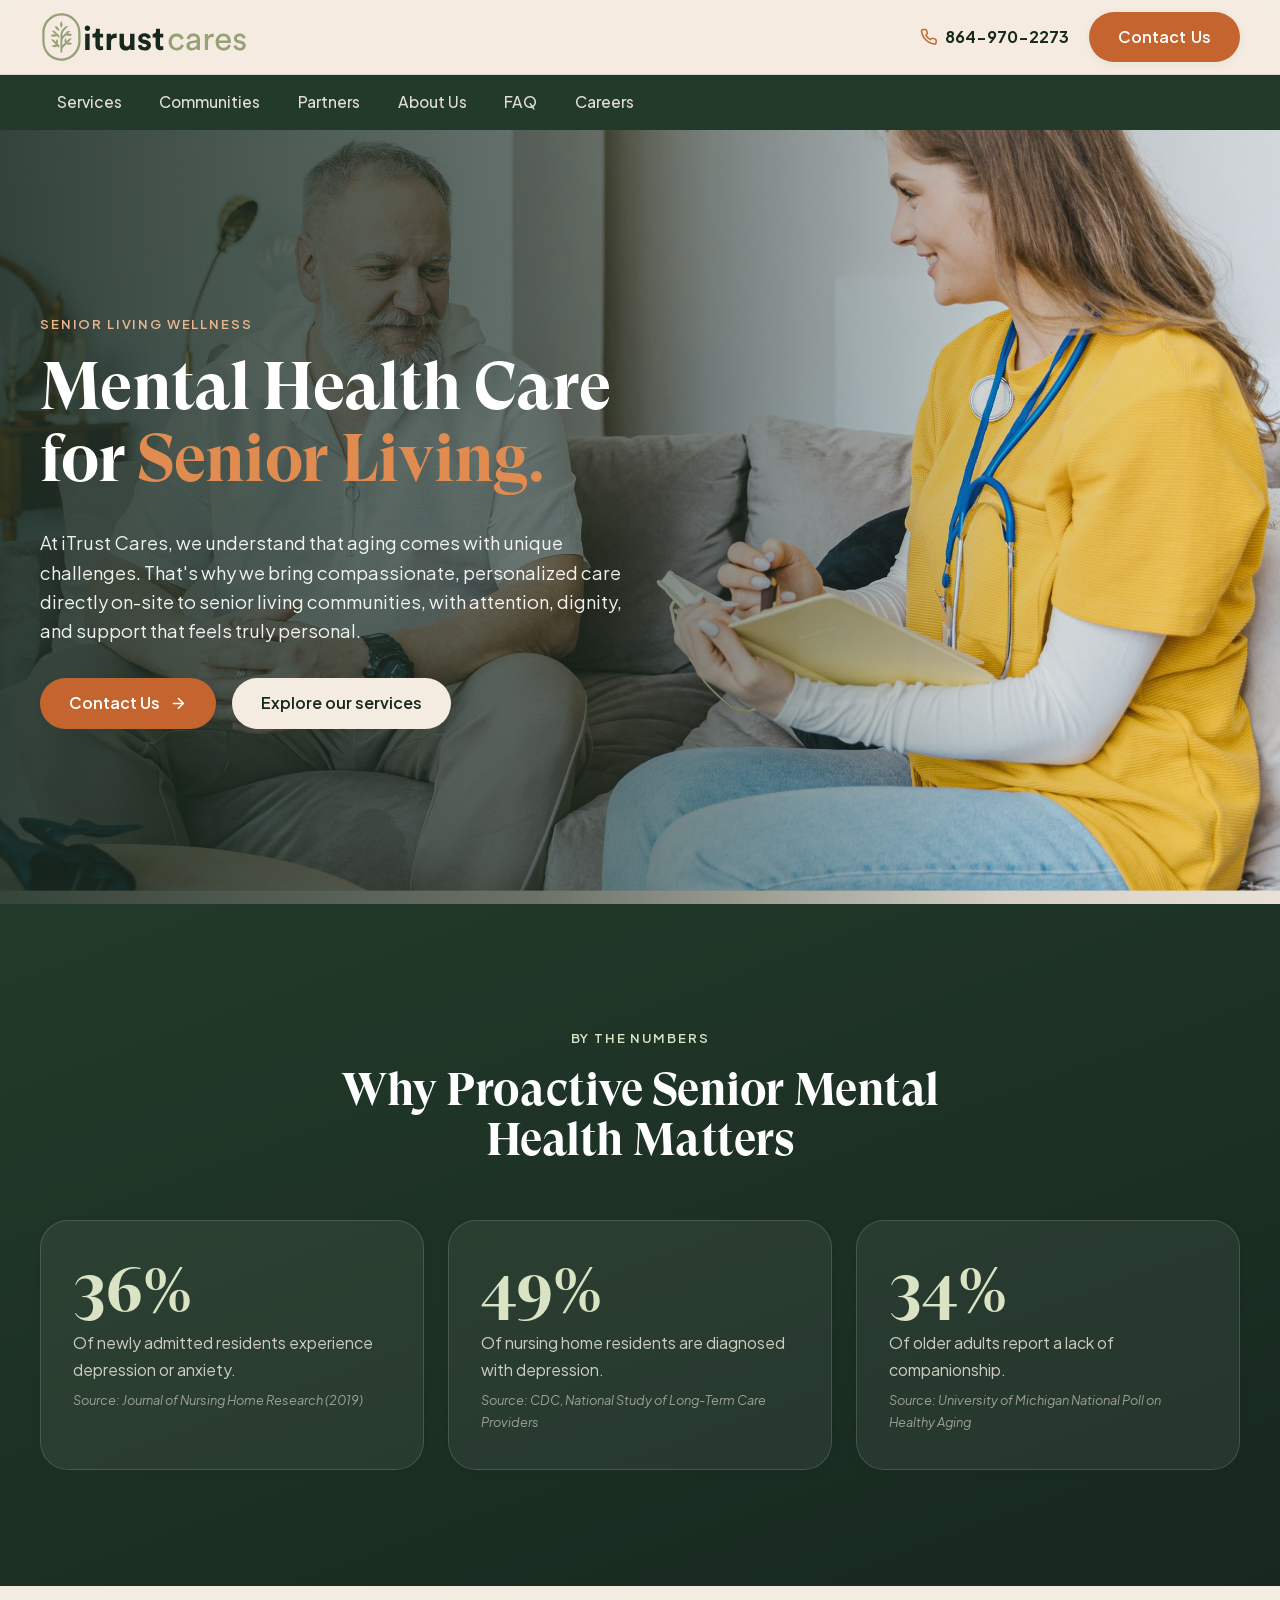
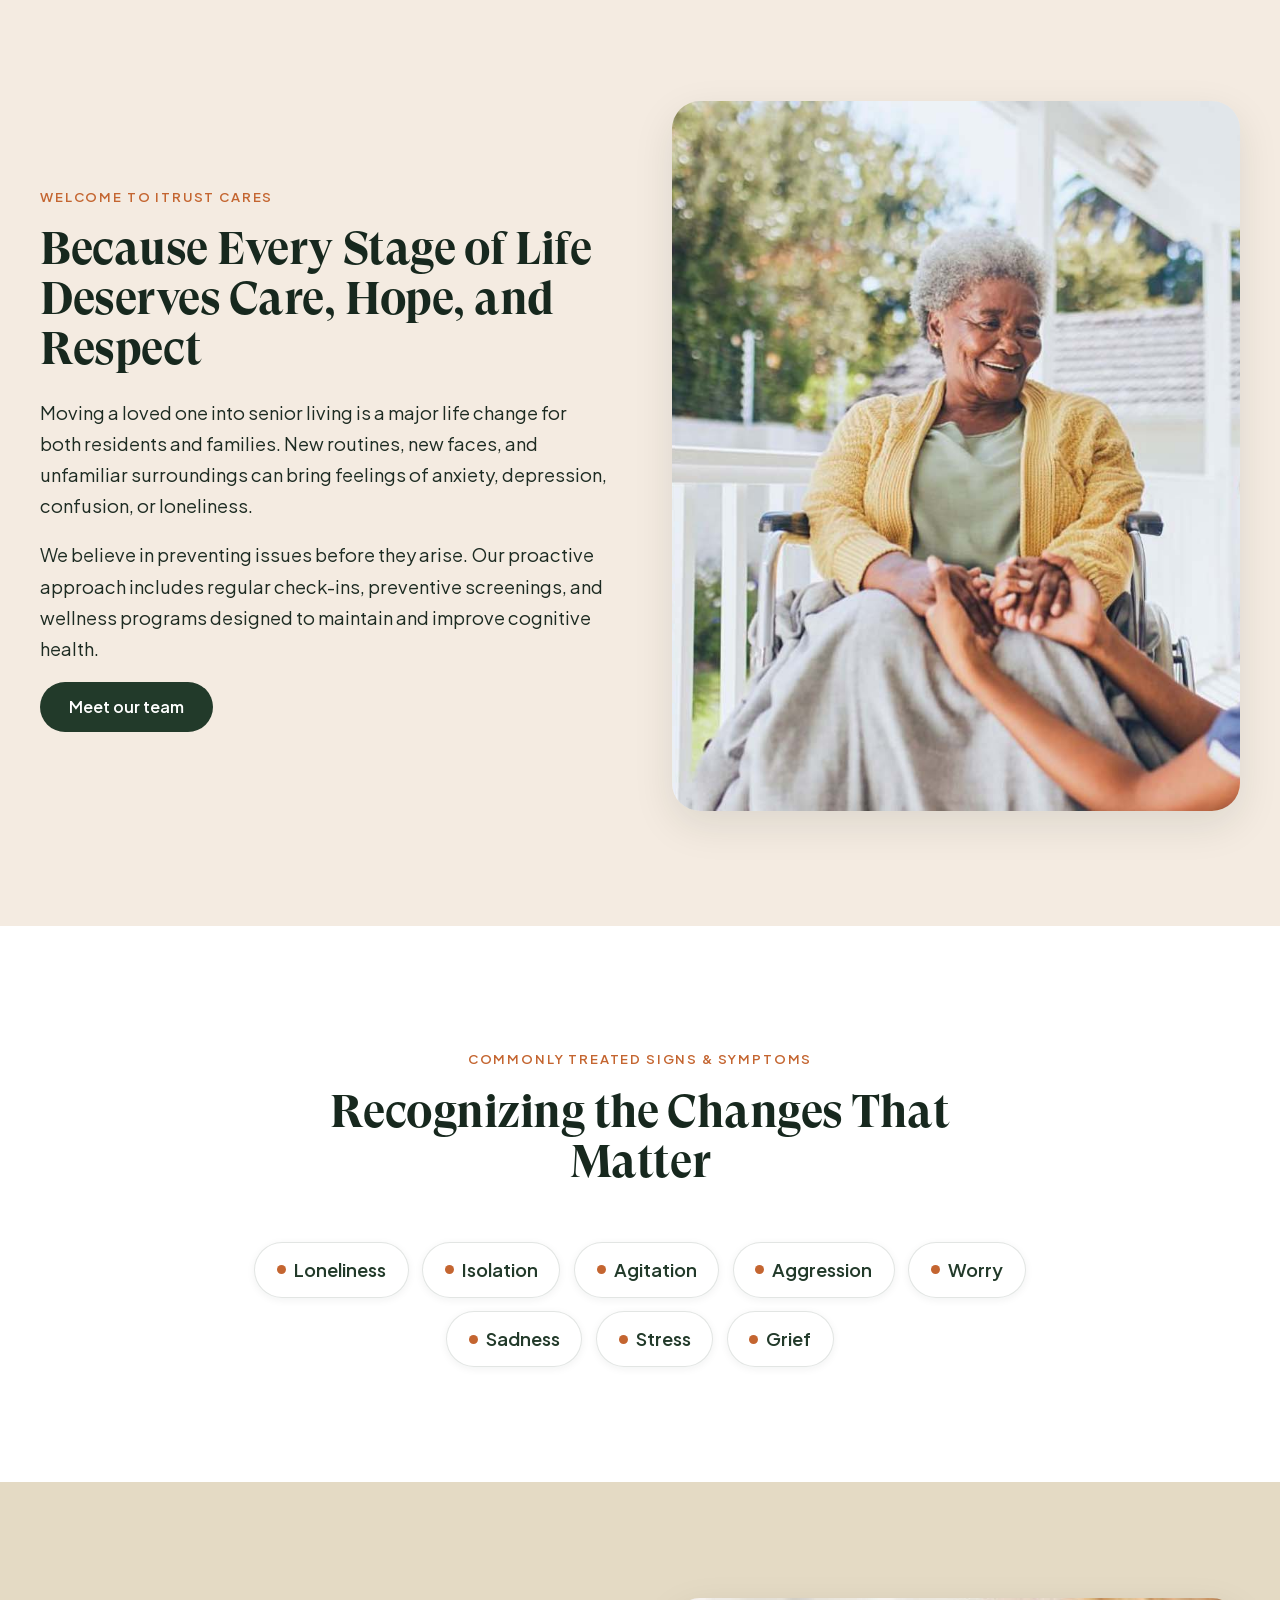
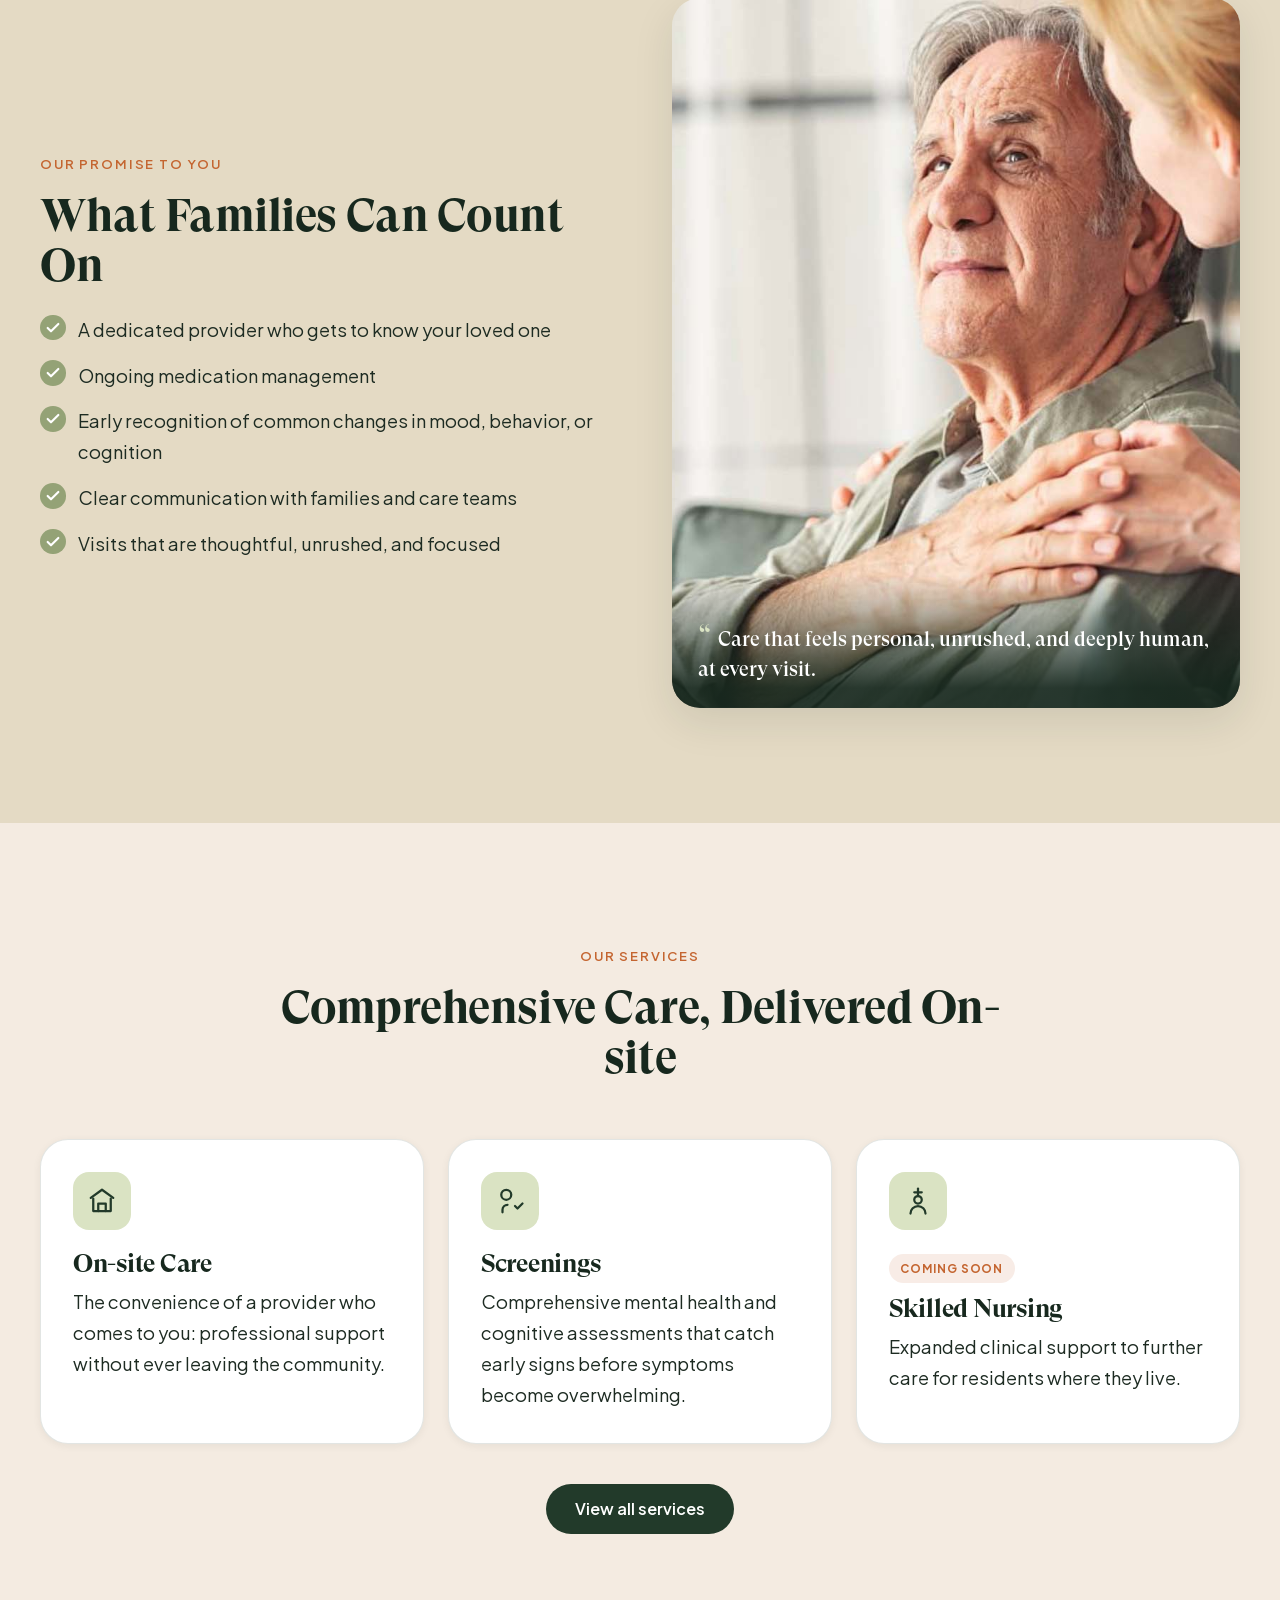
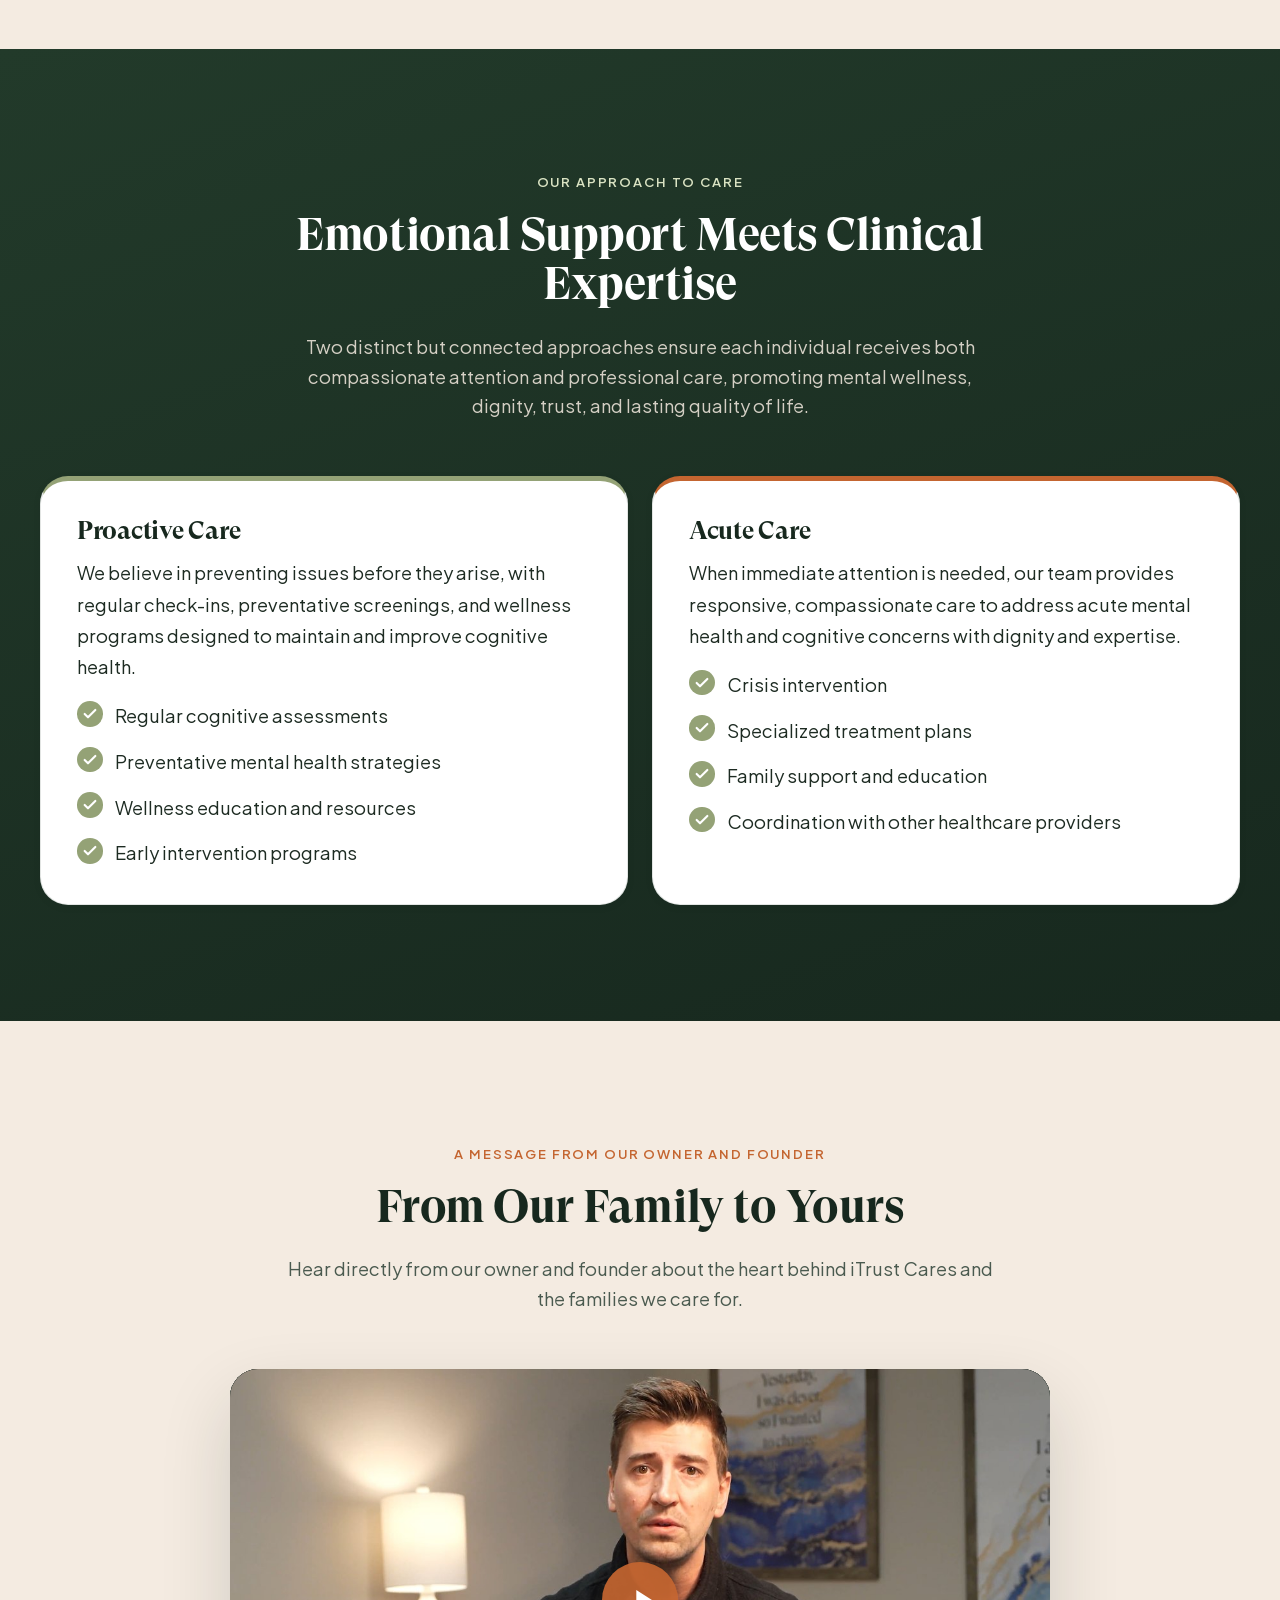
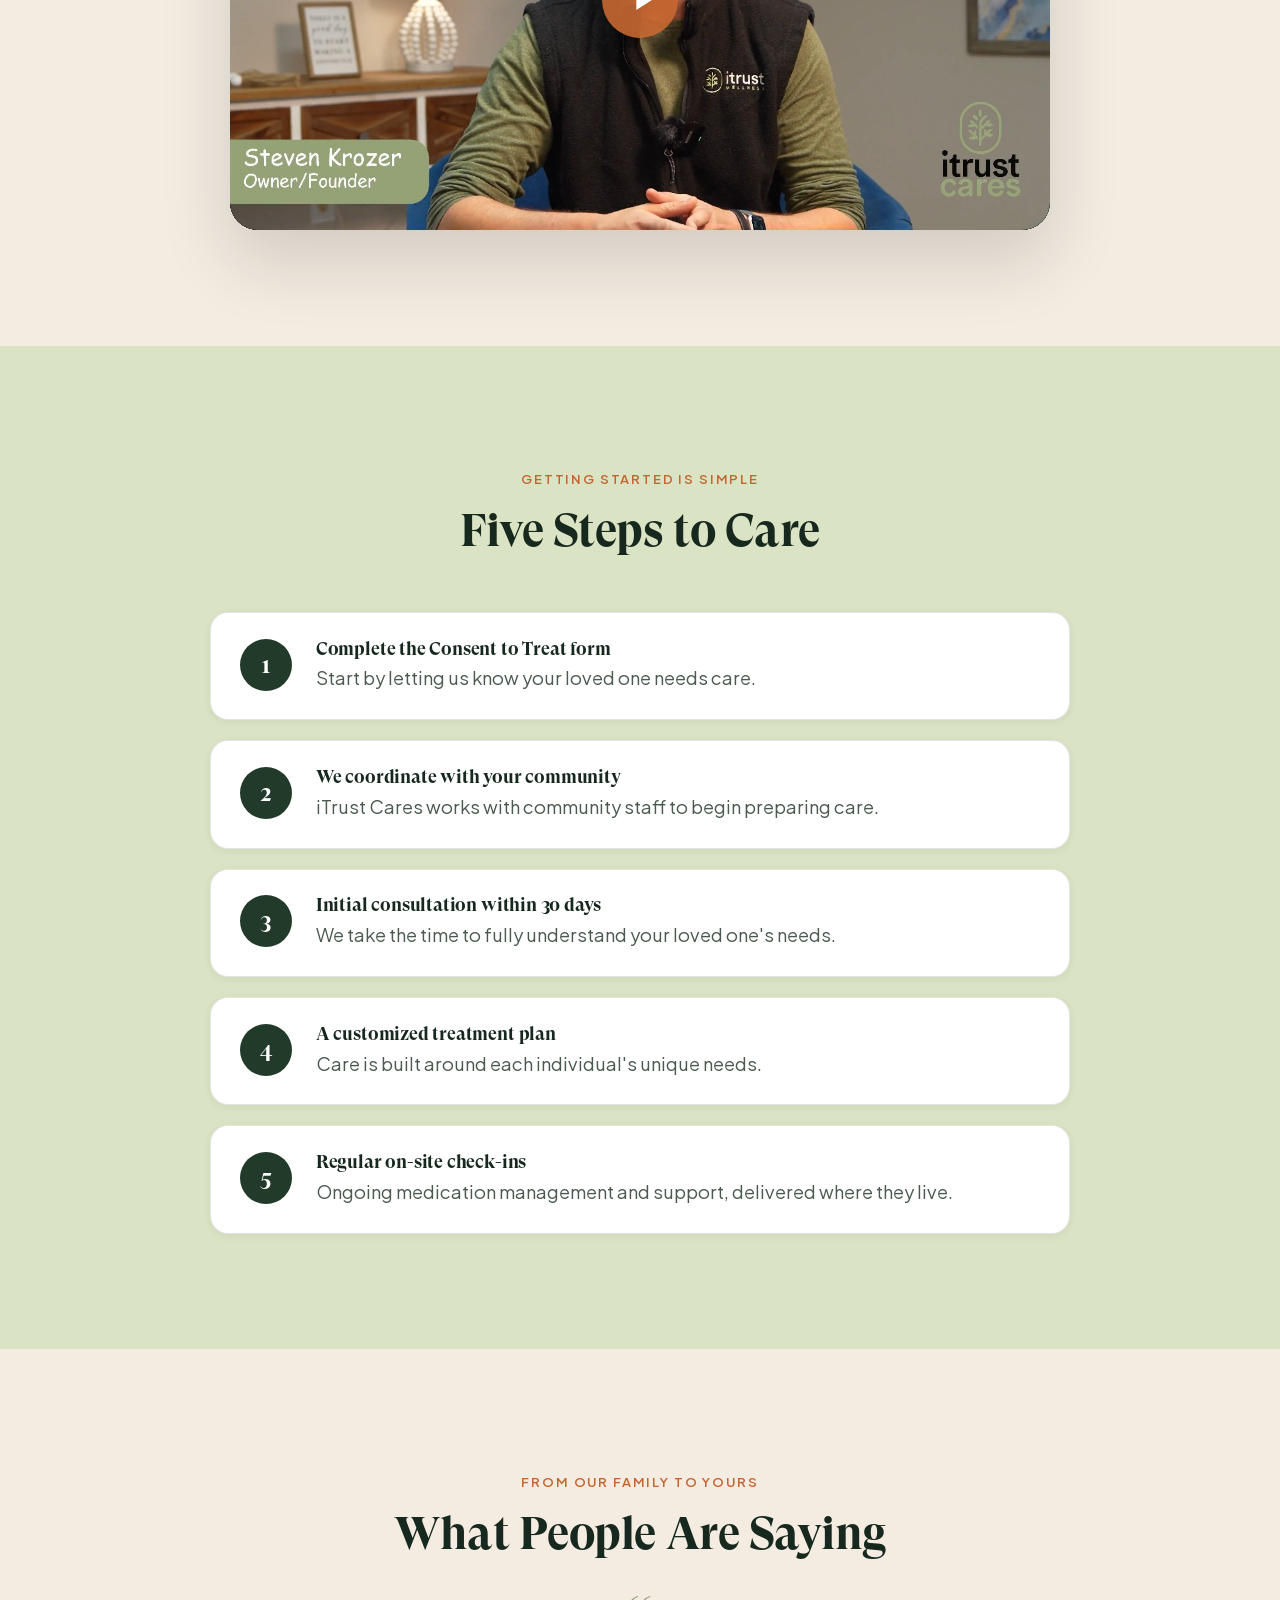
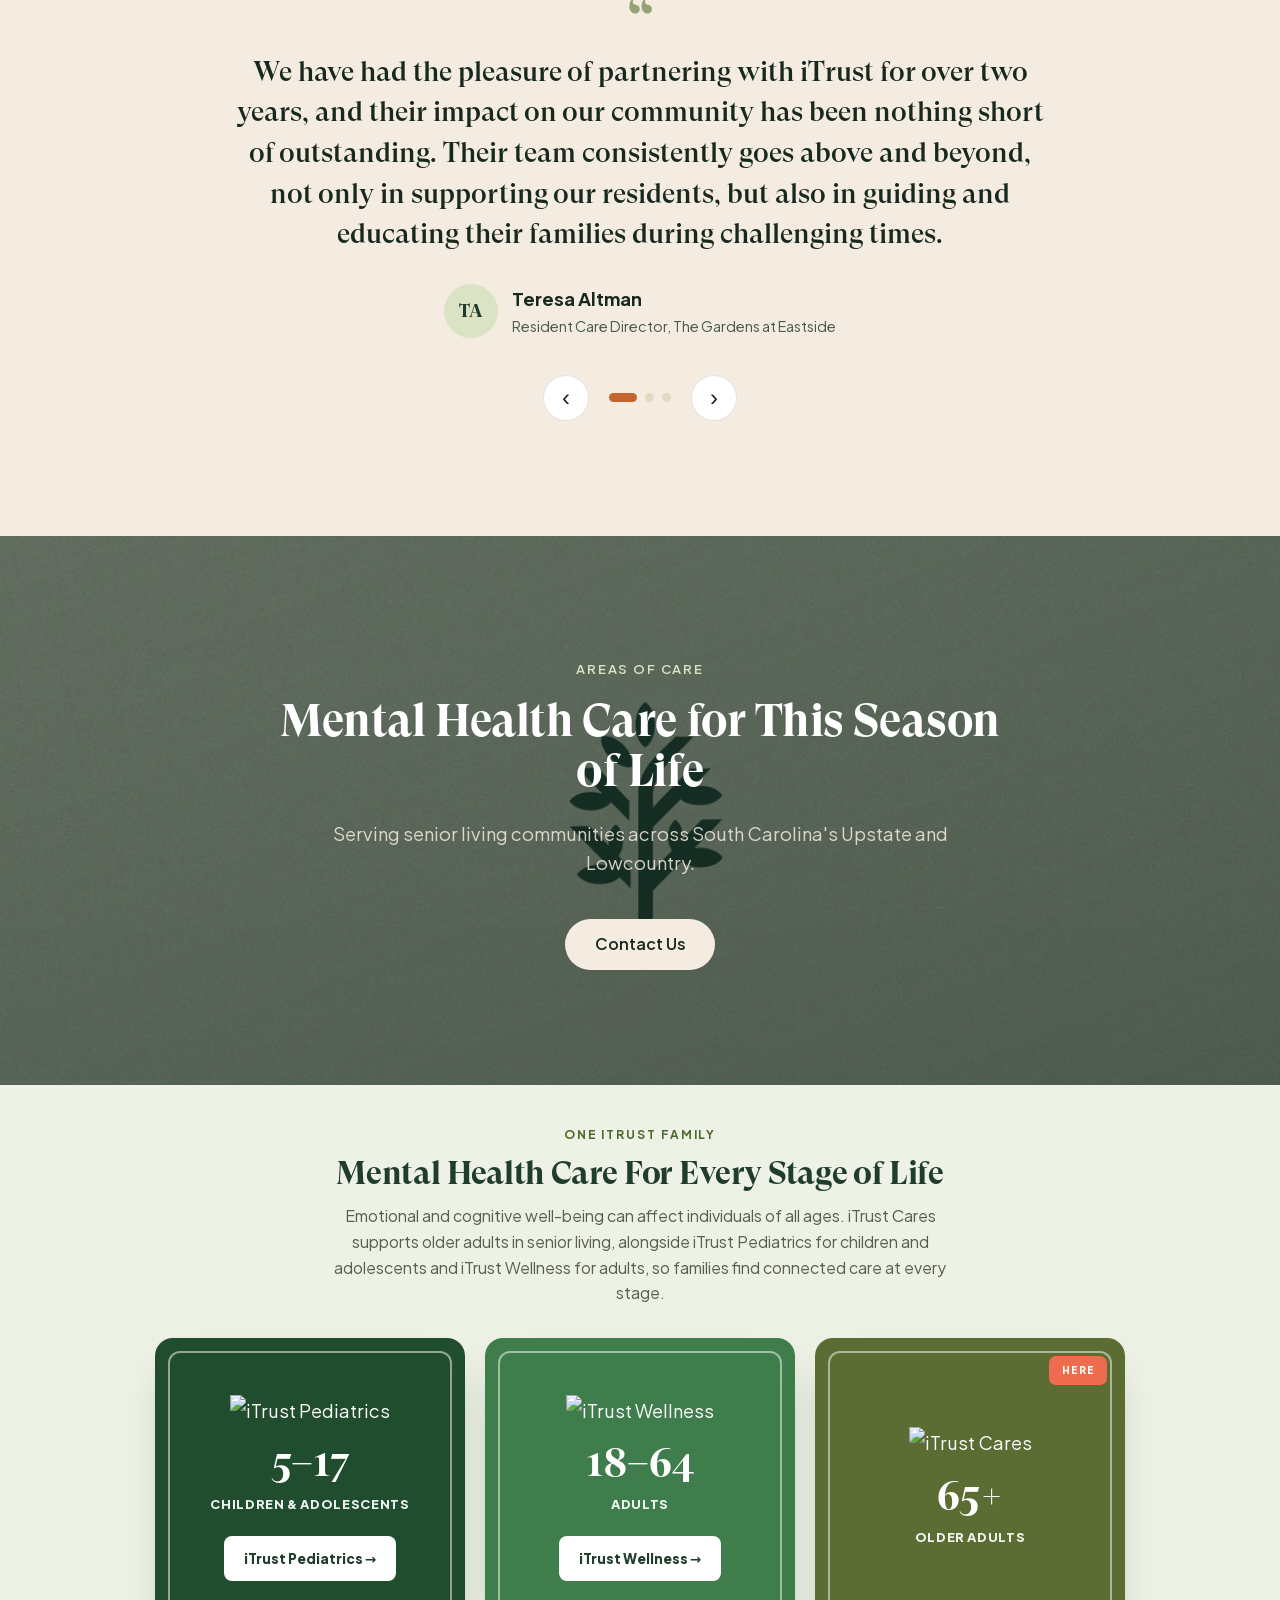
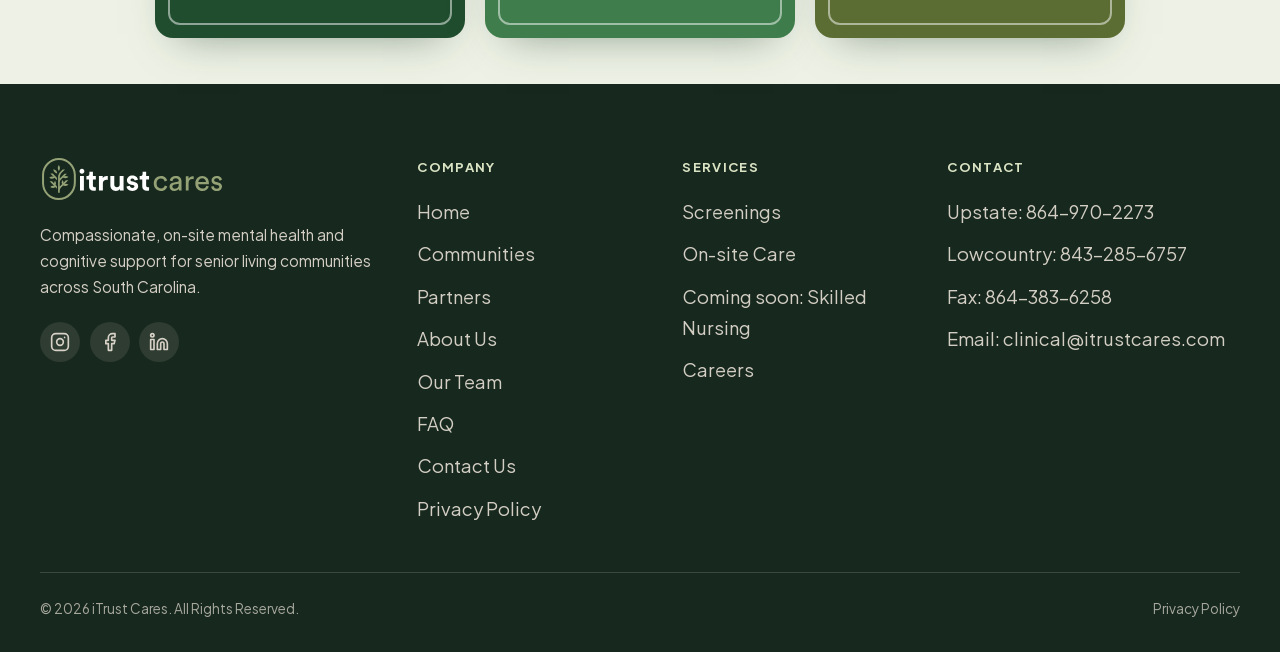
==== commit 696ce470: "Family band: bake stamp sizing to match Pediatrics (height 300, gap 20, width 970, spacing 40/46) Co" ====
--- a/index.html
+++ b/index.html
@@ -376,13 +376,13 @@
   <!-- ============ iTRUST FAMILY BAND ============ -->
   <section class="itf-band" aria-label="The iTrust family of practices">
     <style>
-    .itf-band{background:#eef2e6;padding:56px 1.25rem 72px;text-align:center;font-family:"Plus Jakarta Sans",system-ui,sans-serif;color:#1f3d2a}
+    .itf-band{background:#eef2e6;padding:40px 1.25rem 46px;text-align:center;font-family:"Plus Jakarta Sans",system-ui,sans-serif;color:#1f3d2a}
     .itf-wrap{max-width:1030px;margin:0 auto}
     .itf-eyebrow{font-size:12px;font-weight:700;letter-spacing:.16em;text-transform:uppercase;color:#4d6a2c;margin:0 0 .6rem}
     .itf-h{font-family:"GT Super Display","Fraunces",Georgia,serif;font-weight:600;font-size:clamp(1.5rem,2.8vw,2.05rem);color:#1f3d2a;margin:0 0 .7rem;line-height:1.14}
     .itf-lead{max-width:60ch;margin:0 auto 2rem;color:#54614e;font-size:1rem;line-height:1.6}
-    .itf-grid{display:grid;grid-template-columns:repeat(3,1fr);gap:24px;max-width:1000px;margin:0 auto}
-    .itf-stamp{position:relative;border-radius:18px;min-height:420px;padding:32px 22px;color:#fff;display:flex;flex-direction:column;align-items:center;justify-content:center;text-align:center;gap:12px;text-decoration:none;box-shadow:0 18px 40px -22px rgba(23,58,34,.5);transition:transform .3s,box-shadow .3s;overflow:hidden;background:#1f4d2e}
+    .itf-grid{display:grid;grid-template-columns:repeat(3,1fr);gap:20px;max-width:970px;margin:0 auto}
+    .itf-stamp{position:relative;border-radius:18px;min-height:300px;padding:28px 22px;color:#fff;display:flex;flex-direction:column;align-items:center;justify-content:center;text-align:center;gap:12px;text-decoration:none;box-shadow:0 18px 40px -22px rgba(23,58,34,.5);transition:transform .3s,box-shadow .3s;overflow:hidden;background:#1f4d2e}
     .itf-stamp.well{background:#3f7d4c}.itf-stamp.cares{background:#5c6d33}
     .itf-stamp::before{content:"";position:absolute;inset:13px;border:2.5px solid rgba(255,255,255,.5);border-radius:12px;pointer-events:none;transition:inset .3s}
     a.itf-stamp:hover{transform:translateY(-6px);box-shadow:0 34px 64px -26px rgba(23,58,34,.62)}
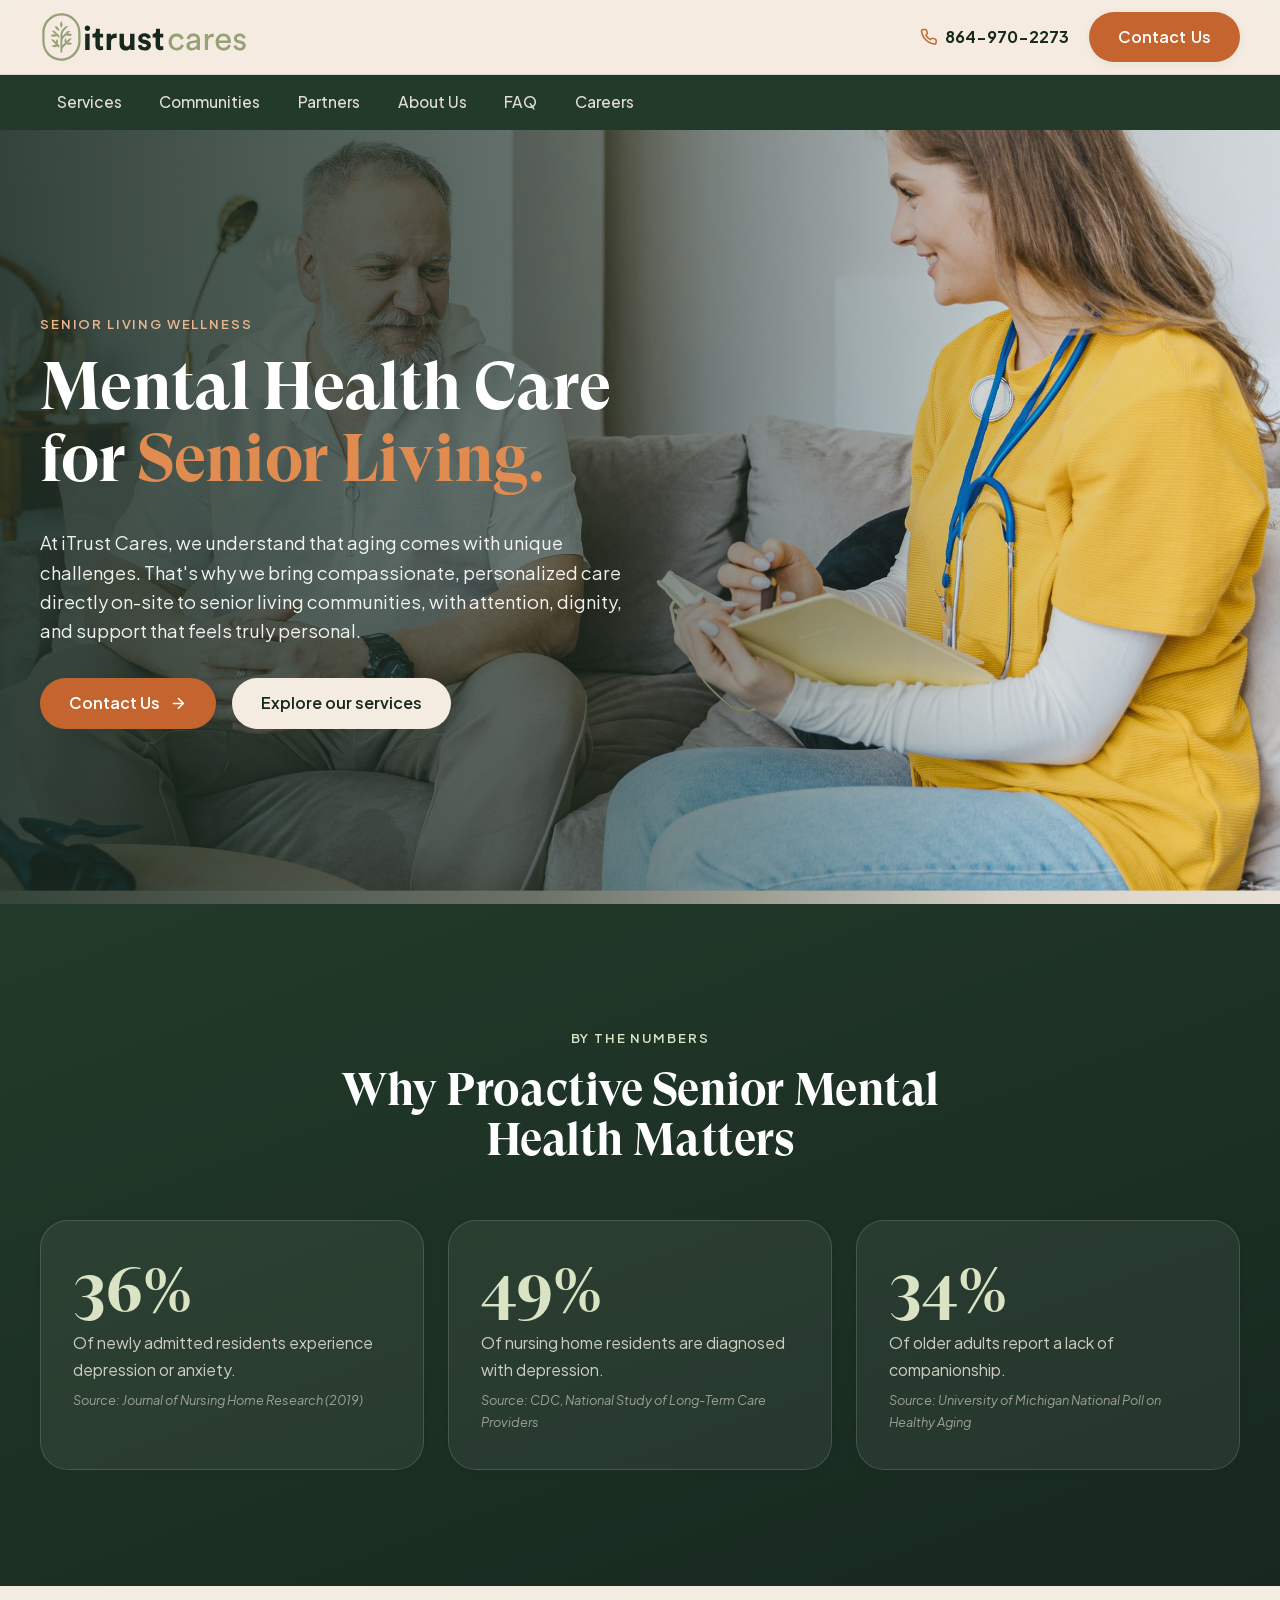
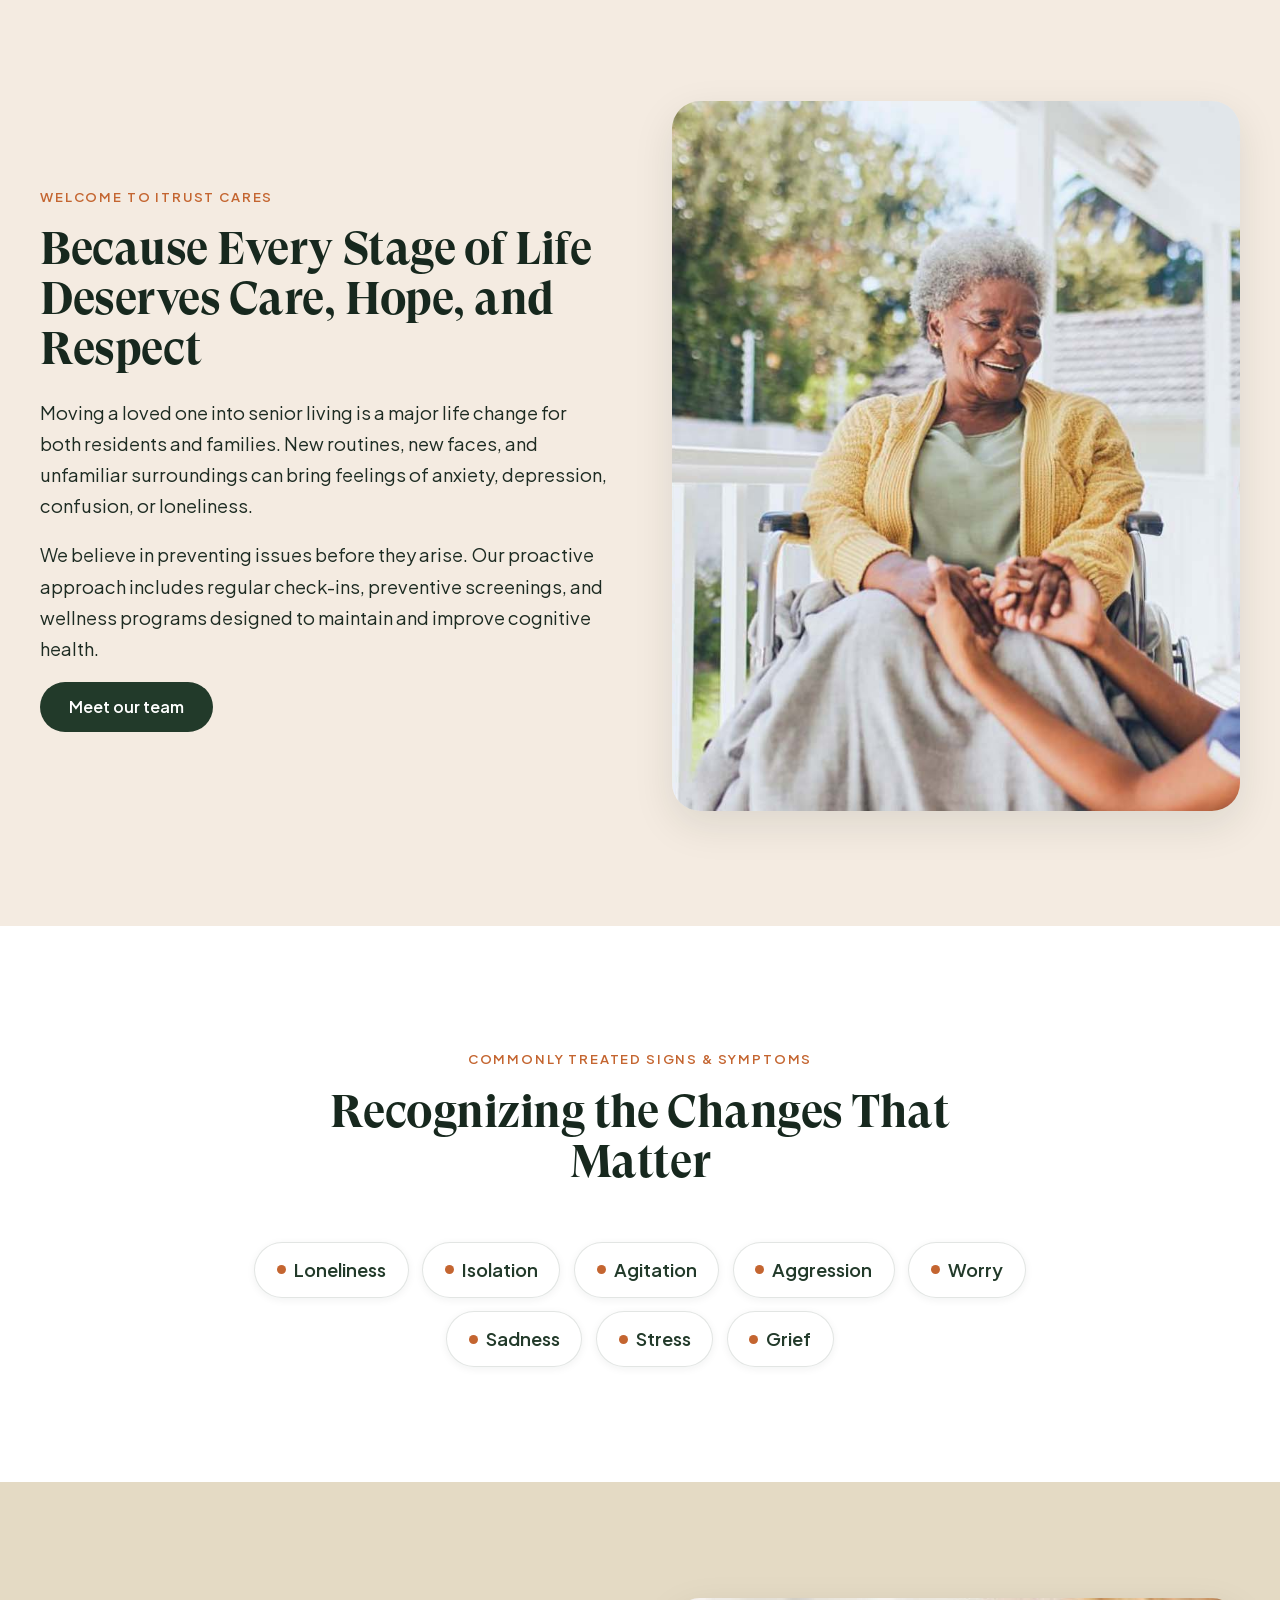
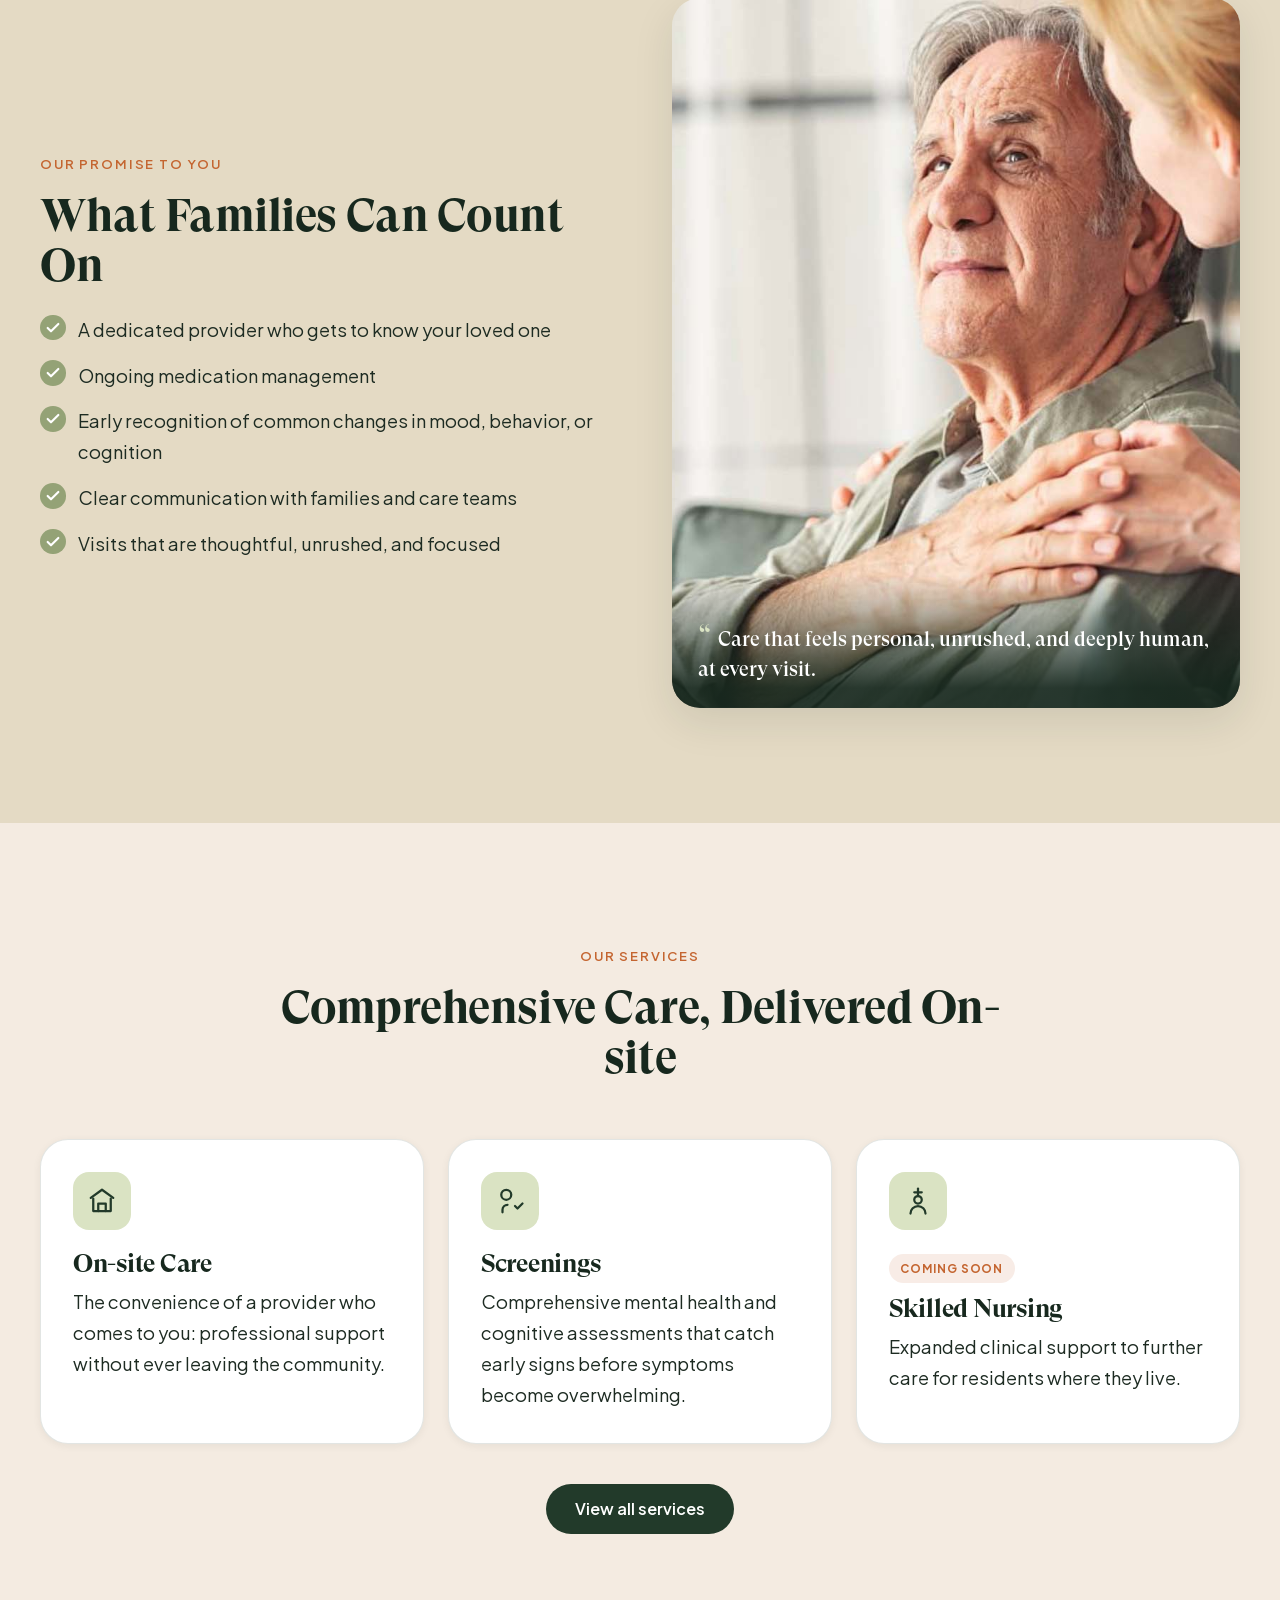
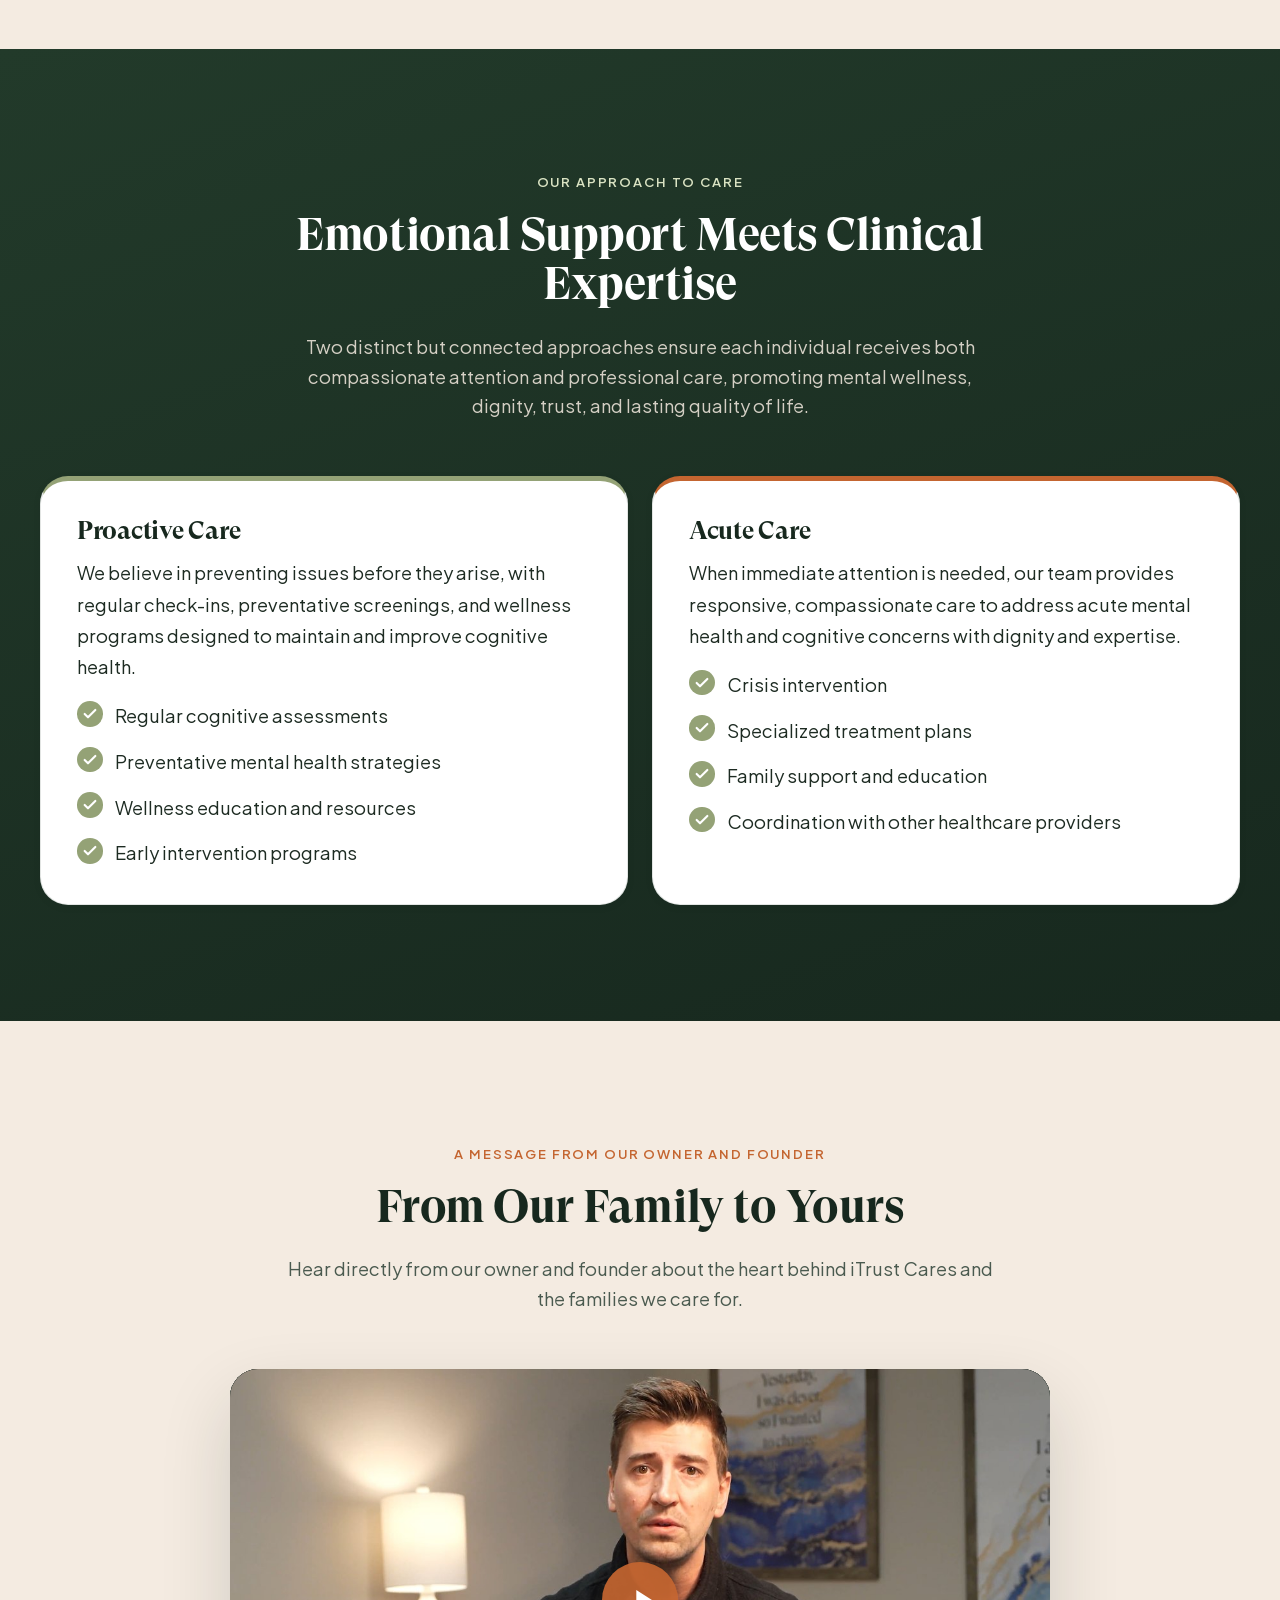
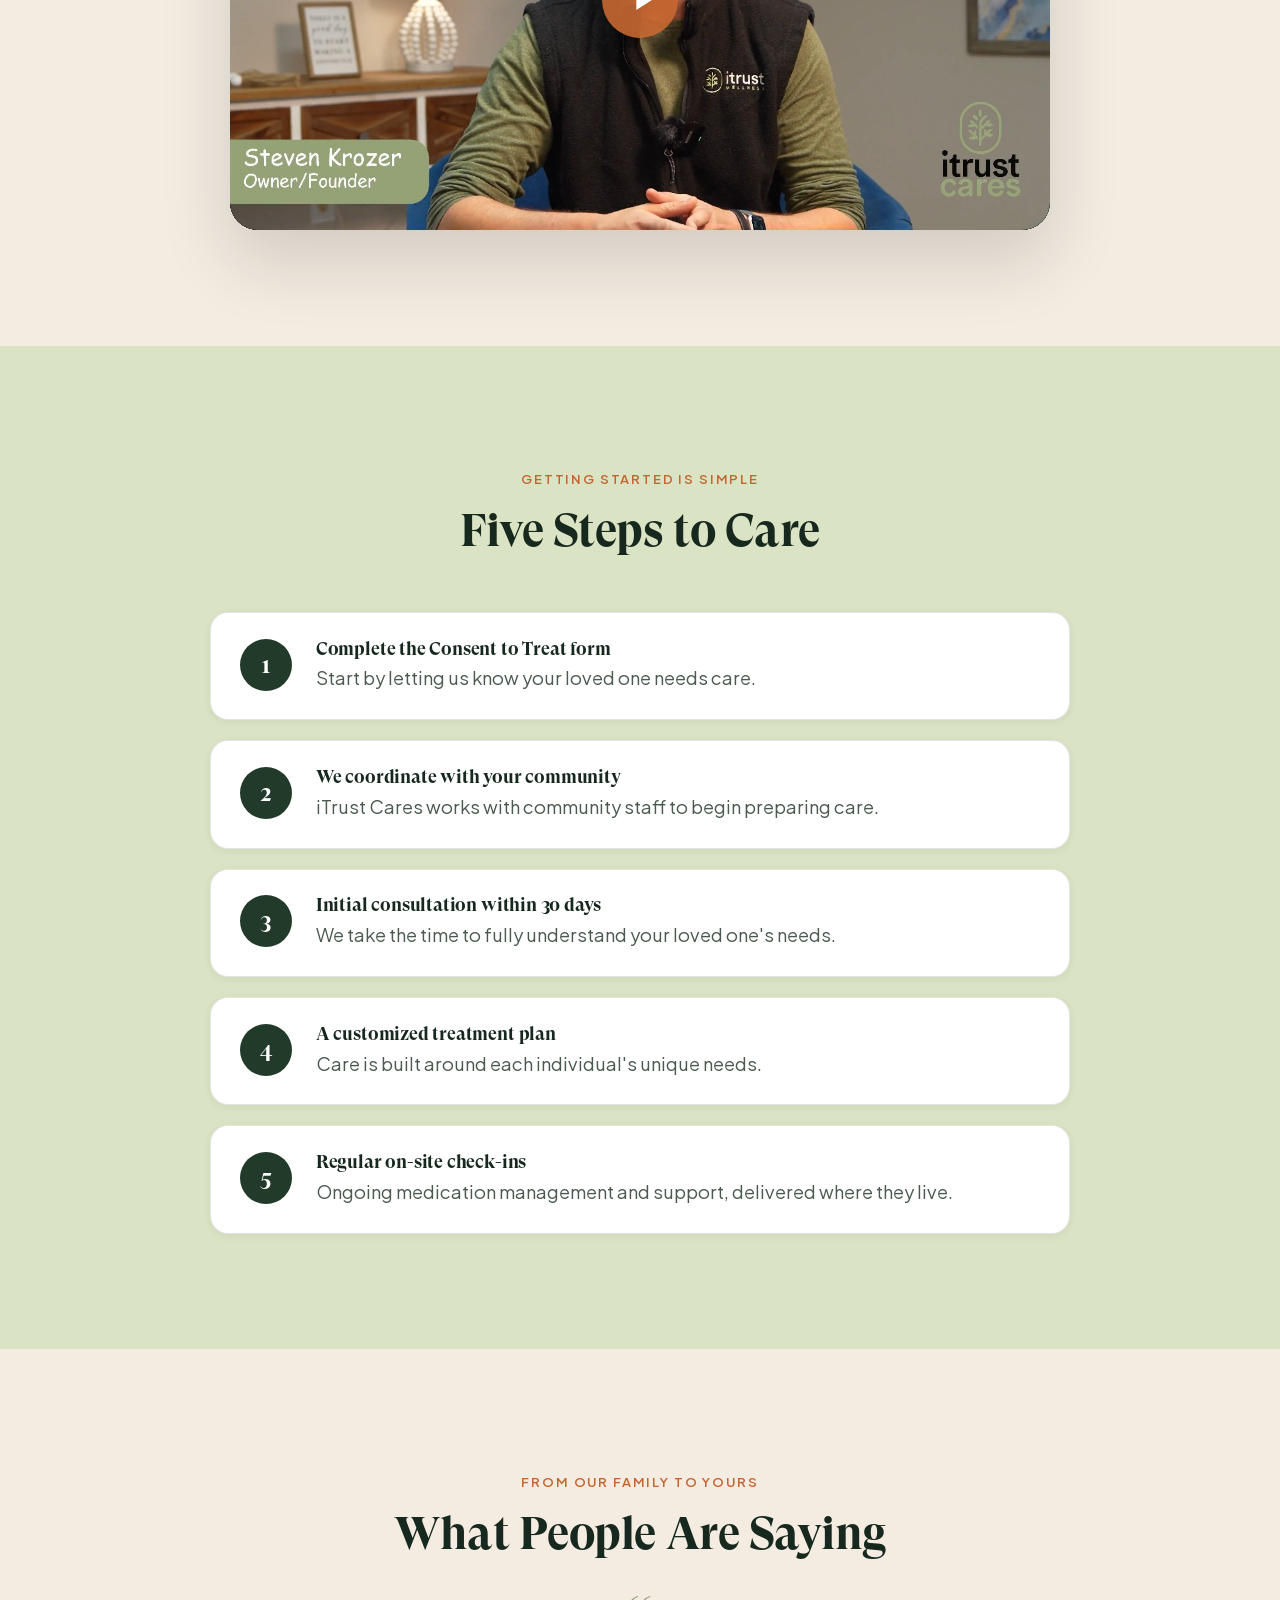
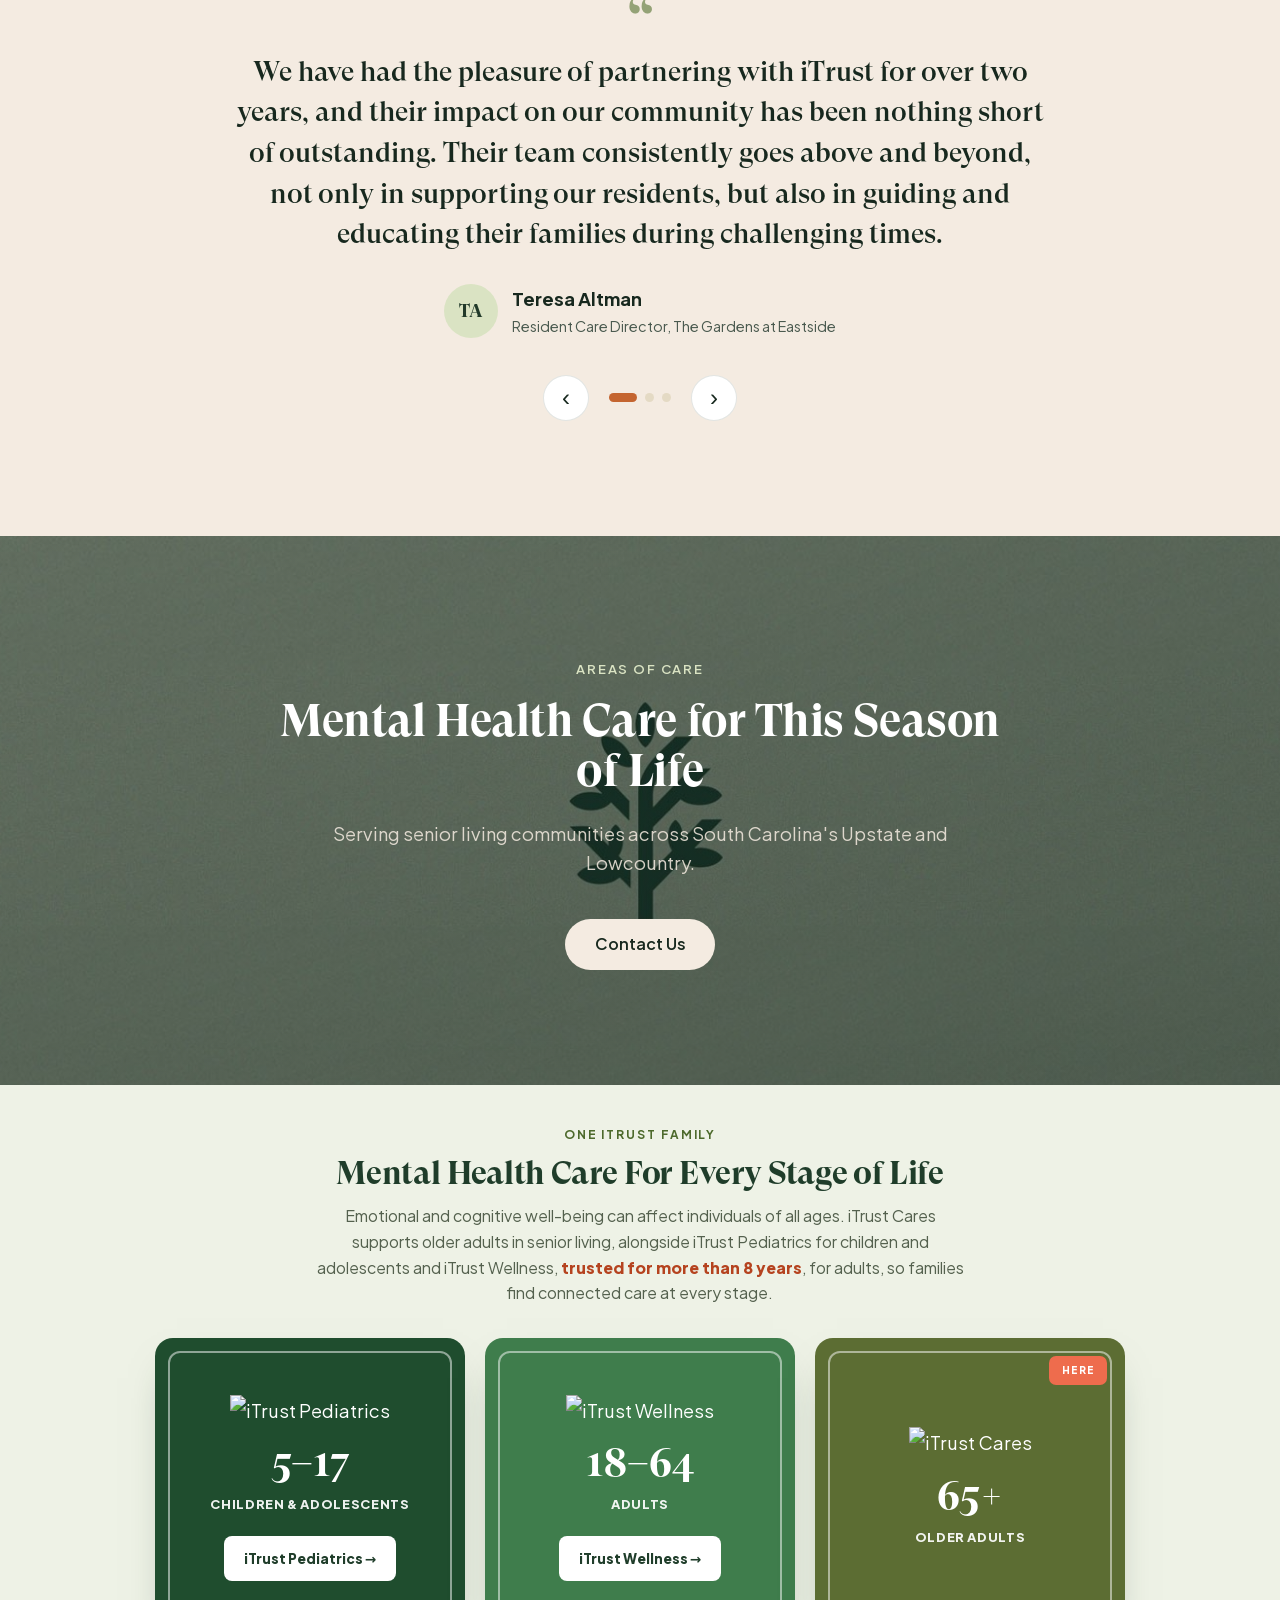
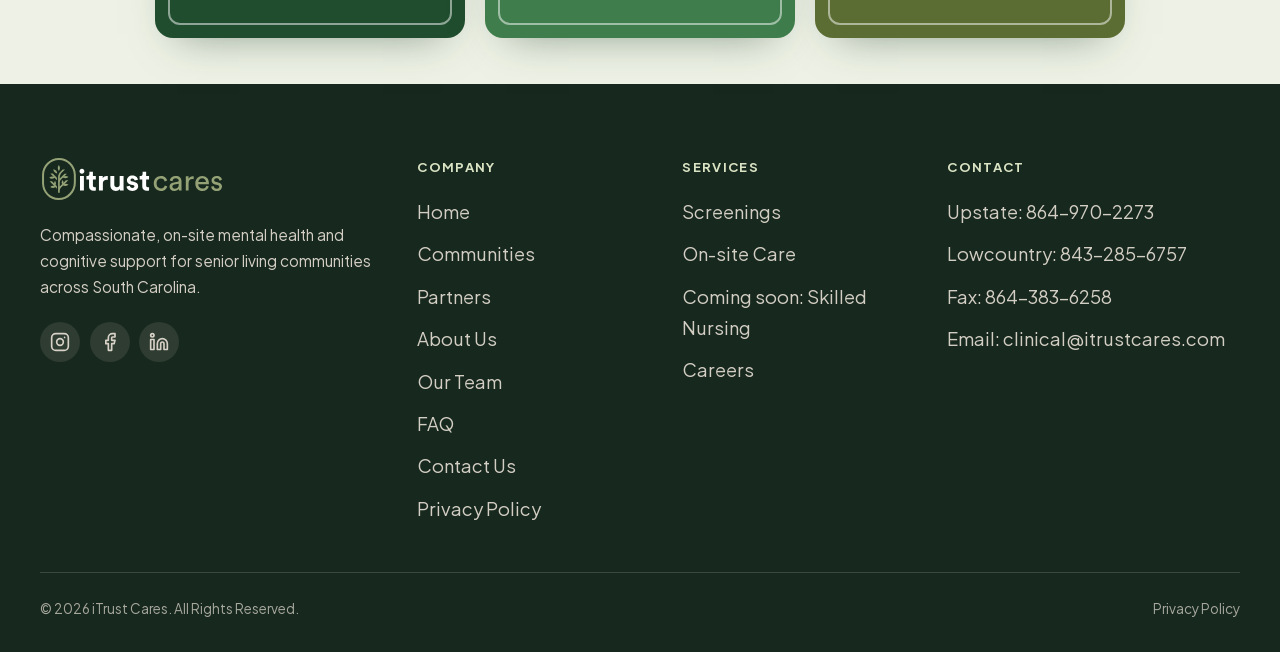
==== commit 1ba63efb: "Family band: highlight iTrust Wellness's 8+ years of experience in the lead Co-Authored-By: Claude O" ====
--- a/index.html
+++ b/index.html
@@ -381,6 +381,7 @@
     .itf-eyebrow{font-size:12px;font-weight:700;letter-spacing:.16em;text-transform:uppercase;color:#4d6a2c;margin:0 0 .6rem}
     .itf-h{font-family:"GT Super Display","Fraunces",Georgia,serif;font-weight:600;font-size:clamp(1.5rem,2.8vw,2.05rem);color:#1f3d2a;margin:0 0 .7rem;line-height:1.14}
     .itf-lead{max-width:60ch;margin:0 auto 2rem;color:#54614e;font-size:1rem;line-height:1.6}
+    .itf-years{color:#b5431f;font-weight:800;white-space:nowrap}
     .itf-grid{display:grid;grid-template-columns:repeat(3,1fr);gap:20px;max-width:970px;margin:0 auto}
     .itf-stamp{position:relative;border-radius:18px;min-height:300px;padding:28px 22px;color:#fff;display:flex;flex-direction:column;align-items:center;justify-content:center;text-align:center;gap:12px;text-decoration:none;box-shadow:0 18px 40px -22px rgba(23,58,34,.5);transition:transform .3s,box-shadow .3s;overflow:hidden;background:#1f4d2e}
     .itf-stamp.well{background:#3f7d4c}.itf-stamp.cares{background:#5c6d33}
@@ -388,6 +389,7 @@
     a.itf-stamp:hover{transform:translateY(-6px);box-shadow:0 34px 64px -26px rgba(23,58,34,.62)}
     a.itf-stamp:hover::before{inset:9px}
     .itf-logo{max-height:52px;max-width:170px;width:auto;height:auto;object-fit:contain;display:block;margin-bottom:4px}
+    .itf-stamp:not(.well):not(.cares) .itf-logo{max-height:78px;max-width:240px}
     .itf-here{position:absolute;top:18px;right:18px;font-size:.62rem;font-weight:800;text-transform:uppercase;letter-spacing:.12em;color:#fff;background:#ee6c4d;padding:6px 13px;border-radius:7px}
     .itf-age{font-family:"GT Super Display","Fraunces",Georgia,serif;font-weight:700;font-size:2.5rem;line-height:1}
     .itf-stage{font-weight:800;letter-spacing:.05em;text-transform:uppercase;font-size:.8rem;opacity:.92}
@@ -397,7 +399,7 @@
     <div class="itf-wrap">
       <p class="itf-eyebrow">One iTrust family</p>
       <h2 class="itf-h">Mental Health Care For Every Stage of Life</h2>
-      <p class="itf-lead">Emotional and cognitive well-being can affect individuals of all ages. iTrust Cares supports older adults in senior living, alongside iTrust Pediatrics for children and adolescents and iTrust Wellness for adults, so families find connected care at every stage.</p>
+      <p class="itf-lead">Emotional and cognitive well-being can affect individuals of all ages. iTrust Cares supports older adults in senior living, alongside iTrust Pediatrics for children and adolescents and iTrust Wellness, <strong class="itf-years">trusted for more than 8 years</strong>, for adults, so families find connected care at every stage.</p>
       <div class="itf-grid">
         <a class="itf-stamp" href="https://palace1997.github.io/iTrust-Pediatrics/" target="_blank" rel="noopener"><img class="itf-logo" src="https://palace1997.github.io/iTrust-Pediatrics/assets/logo/HorizontalDARKBGPeds.png" alt="iTrust Pediatrics"><div class="itf-age">5&ndash;17</div><div class="itf-stage">Children &amp; adolescents</div><span class="itf-cta">iTrust Pediatrics &rarr;</span></a>
         <a class="itf-stamp well" href="https://palace1997.github.io/itrustwellness/" target="_blank" rel="noopener"><img class="itf-logo" src="https://palace1997.github.io/iTrust-Pediatrics/assets/logo/itrust-wellness-dark.svg" alt="iTrust Wellness"><div class="itf-age">18&ndash;64</div><div class="itf-stage">Adults</div><span class="itf-cta">iTrust Wellness &rarr;</span></a>
